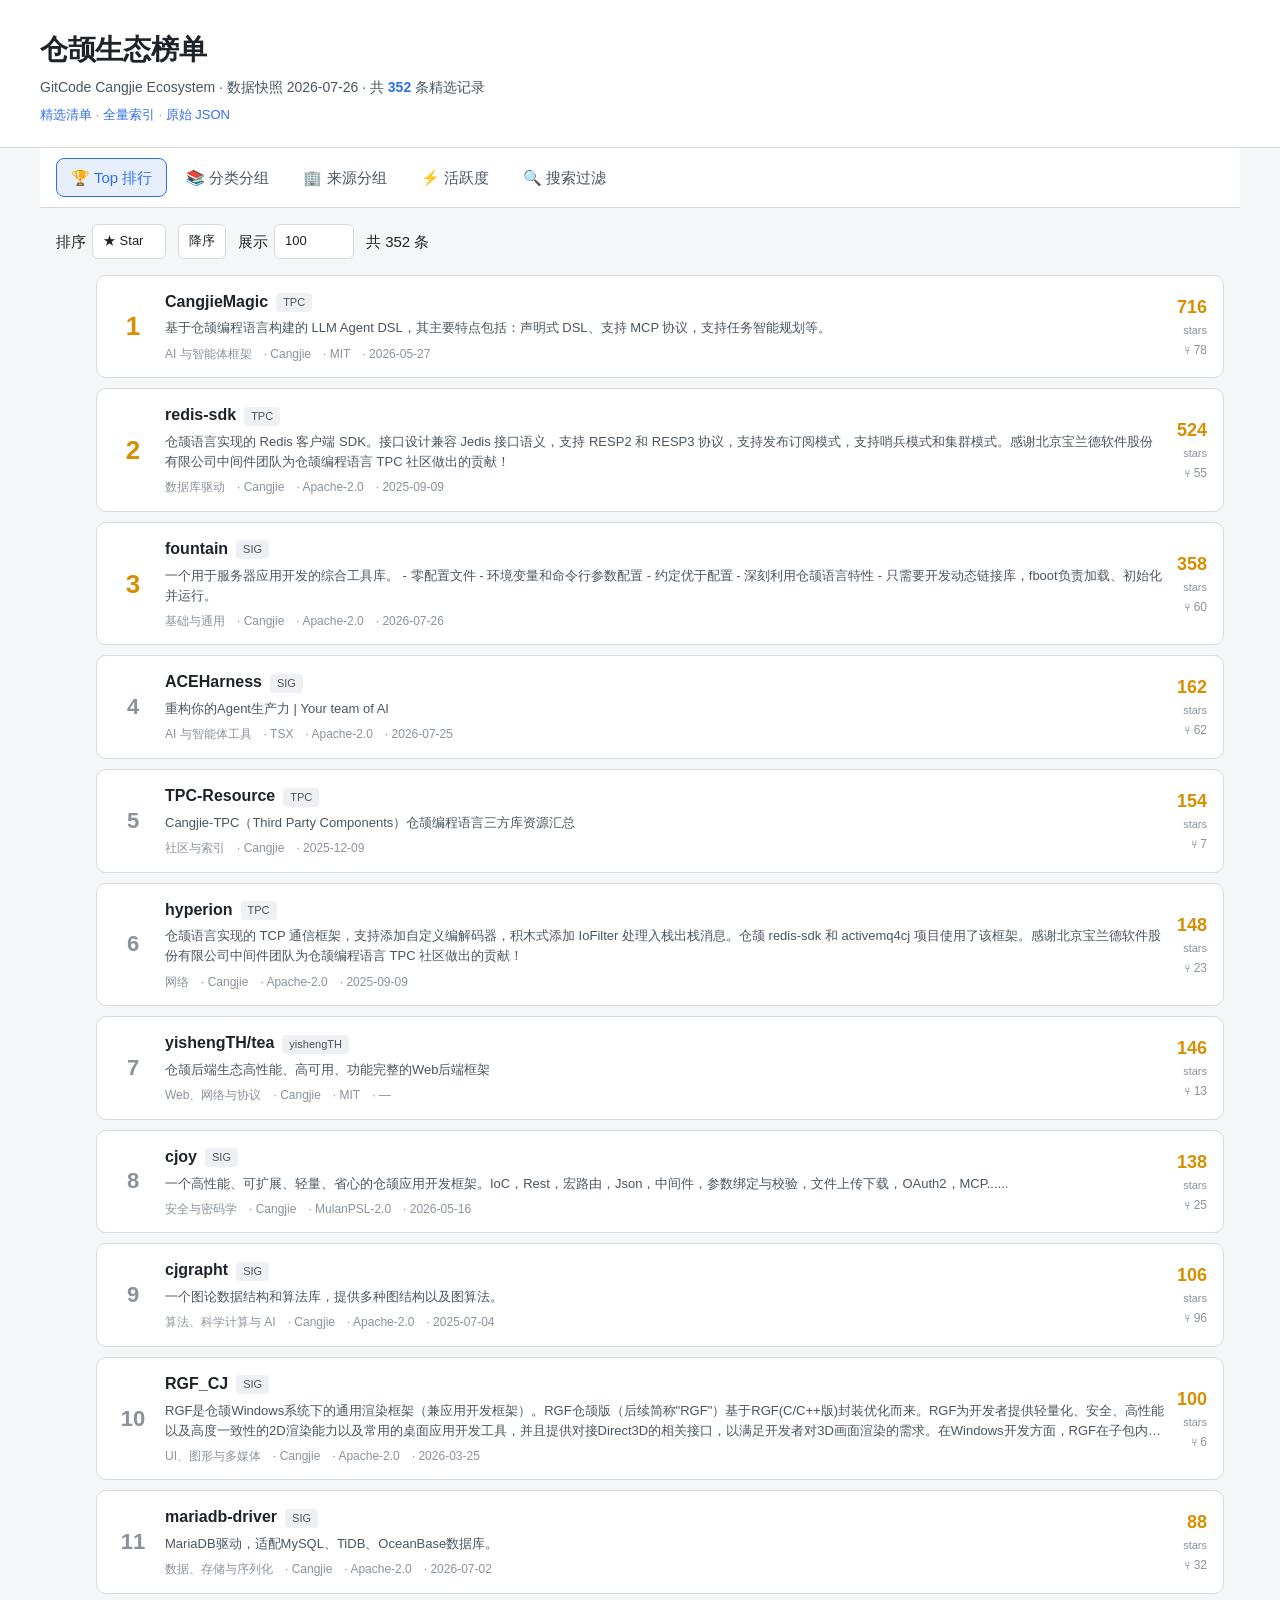
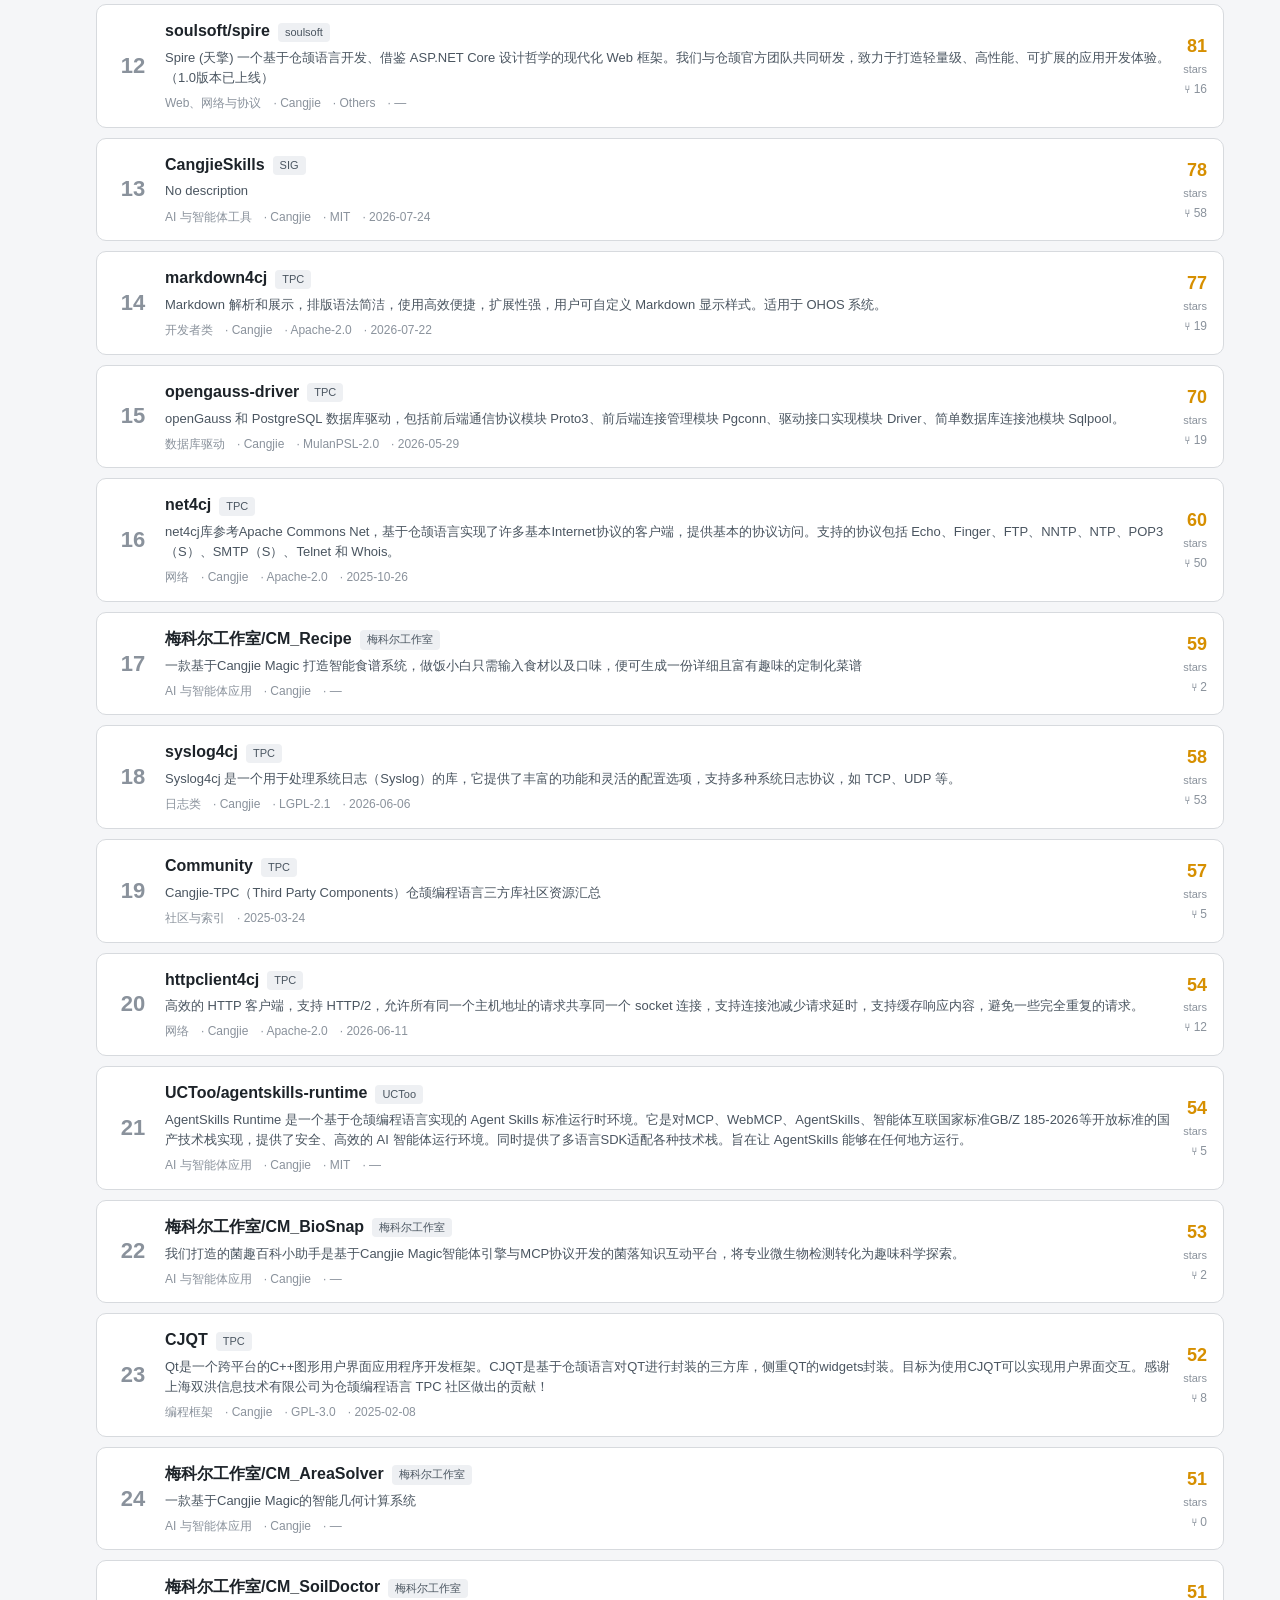
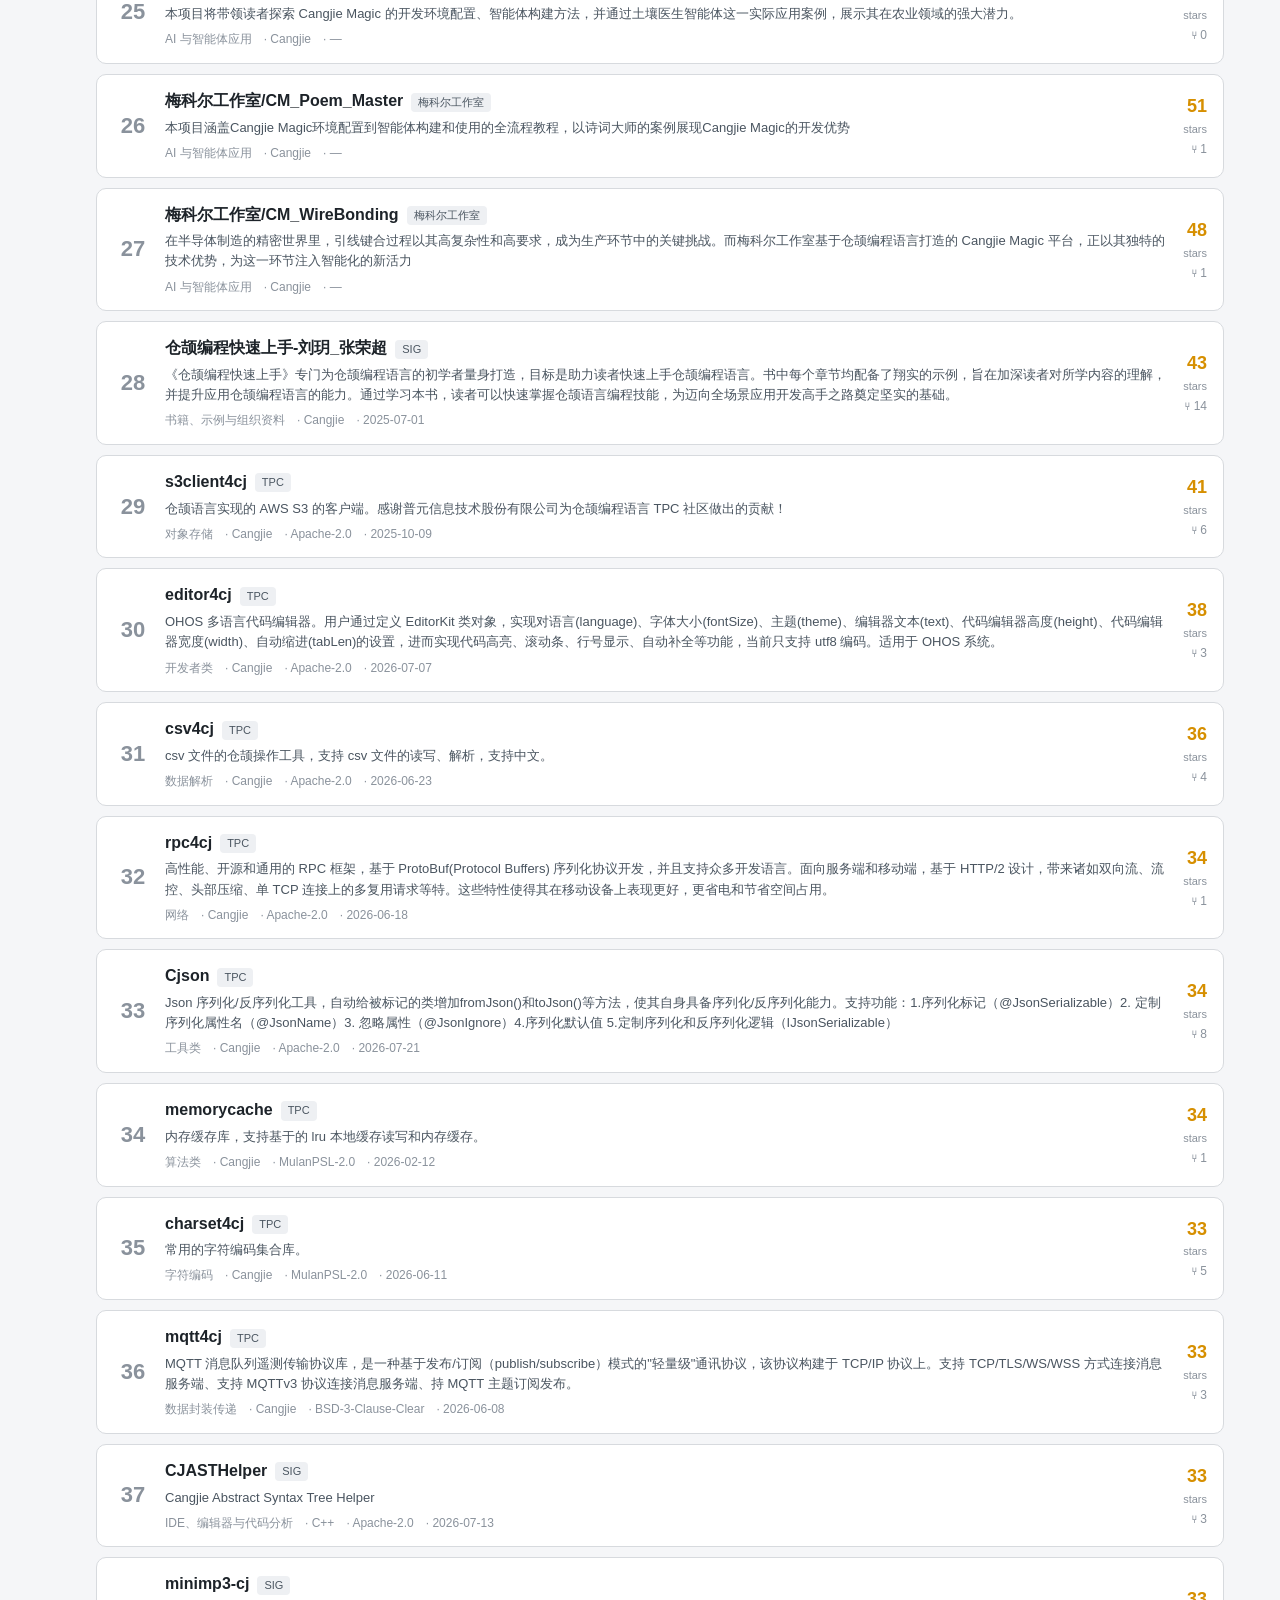
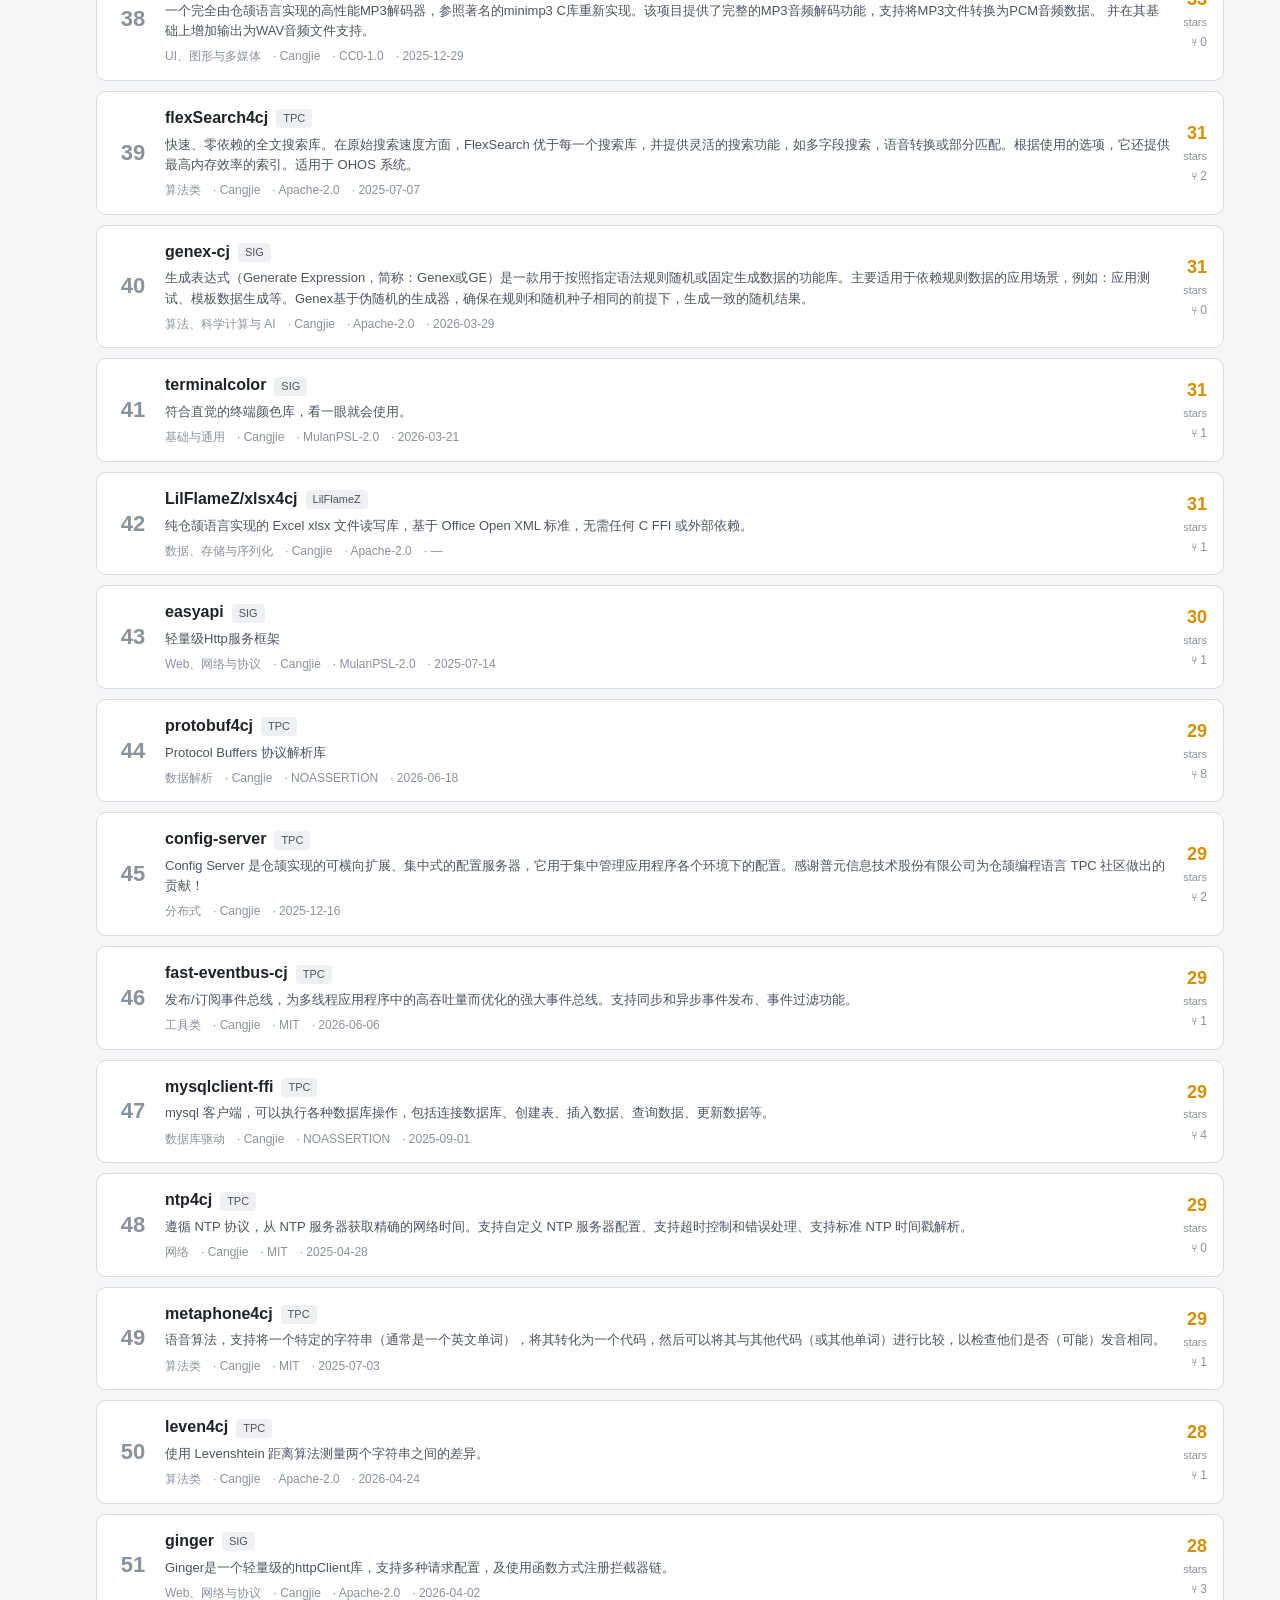
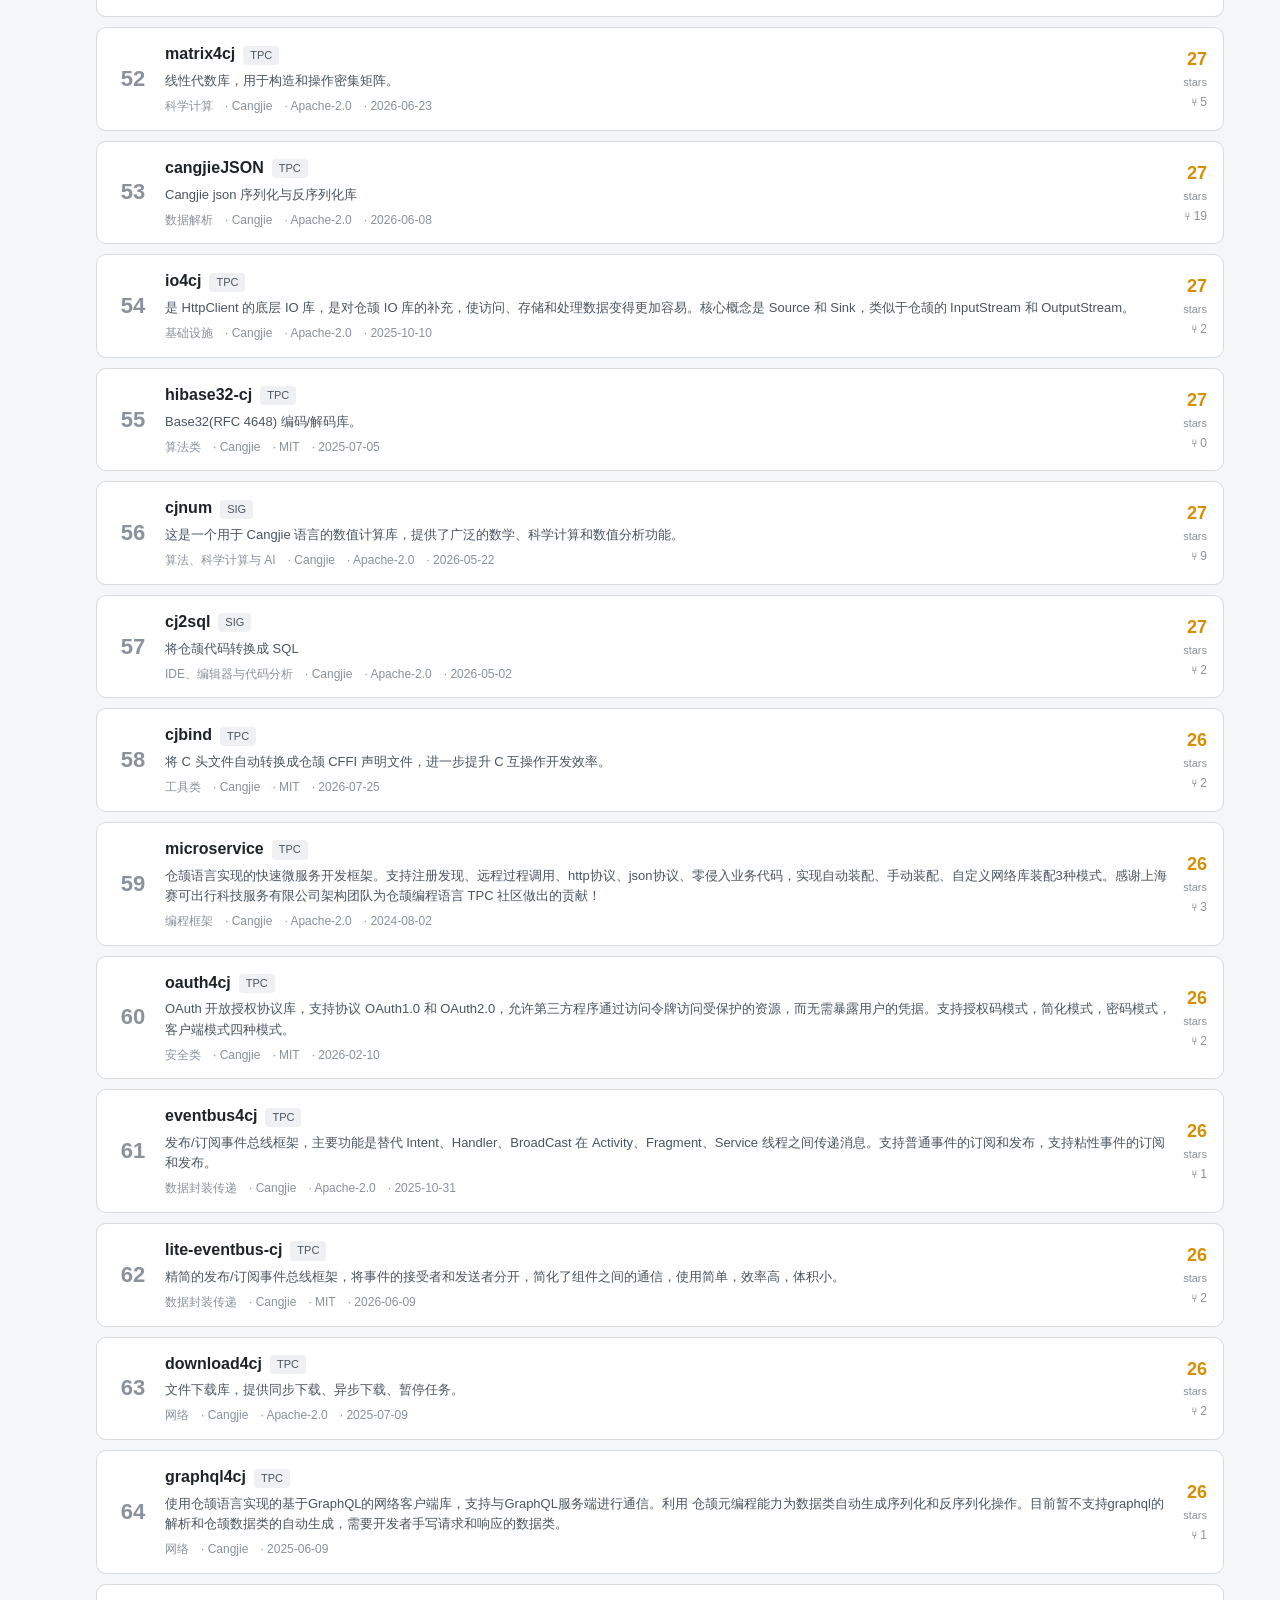
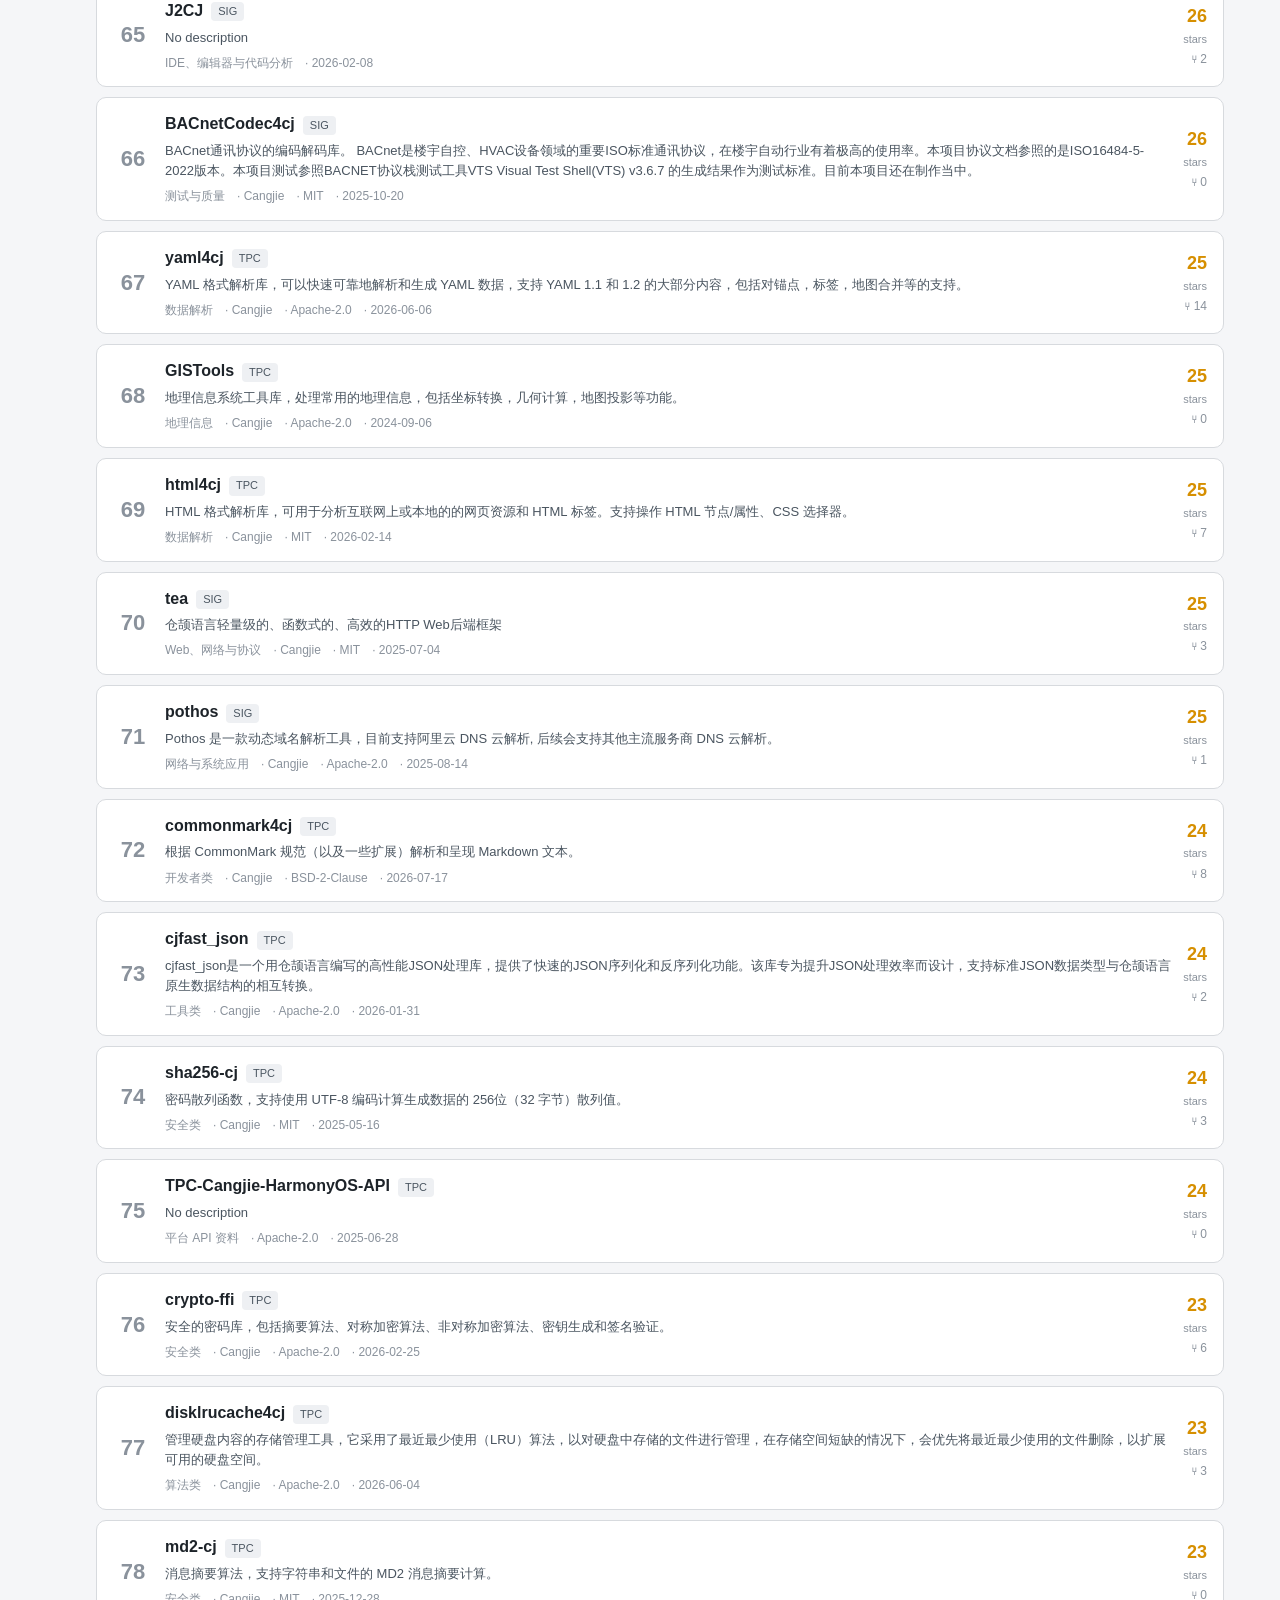
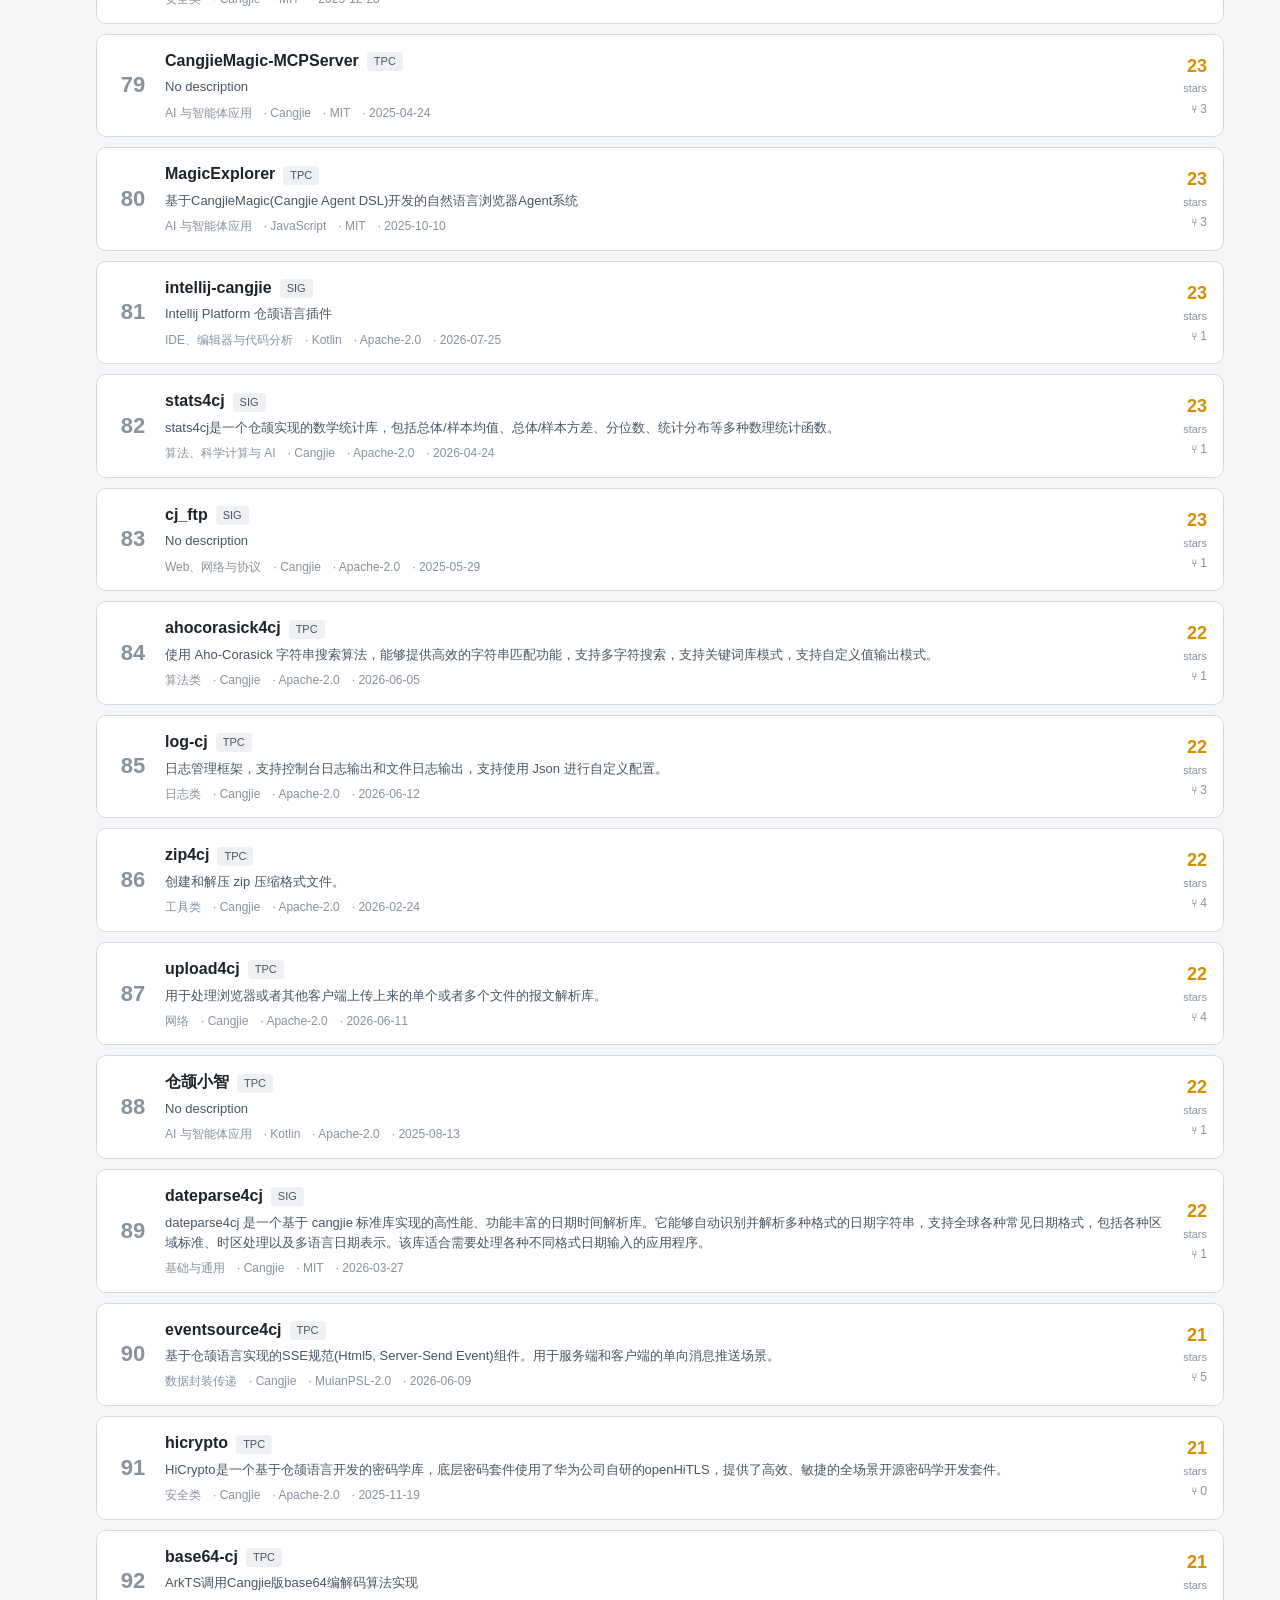
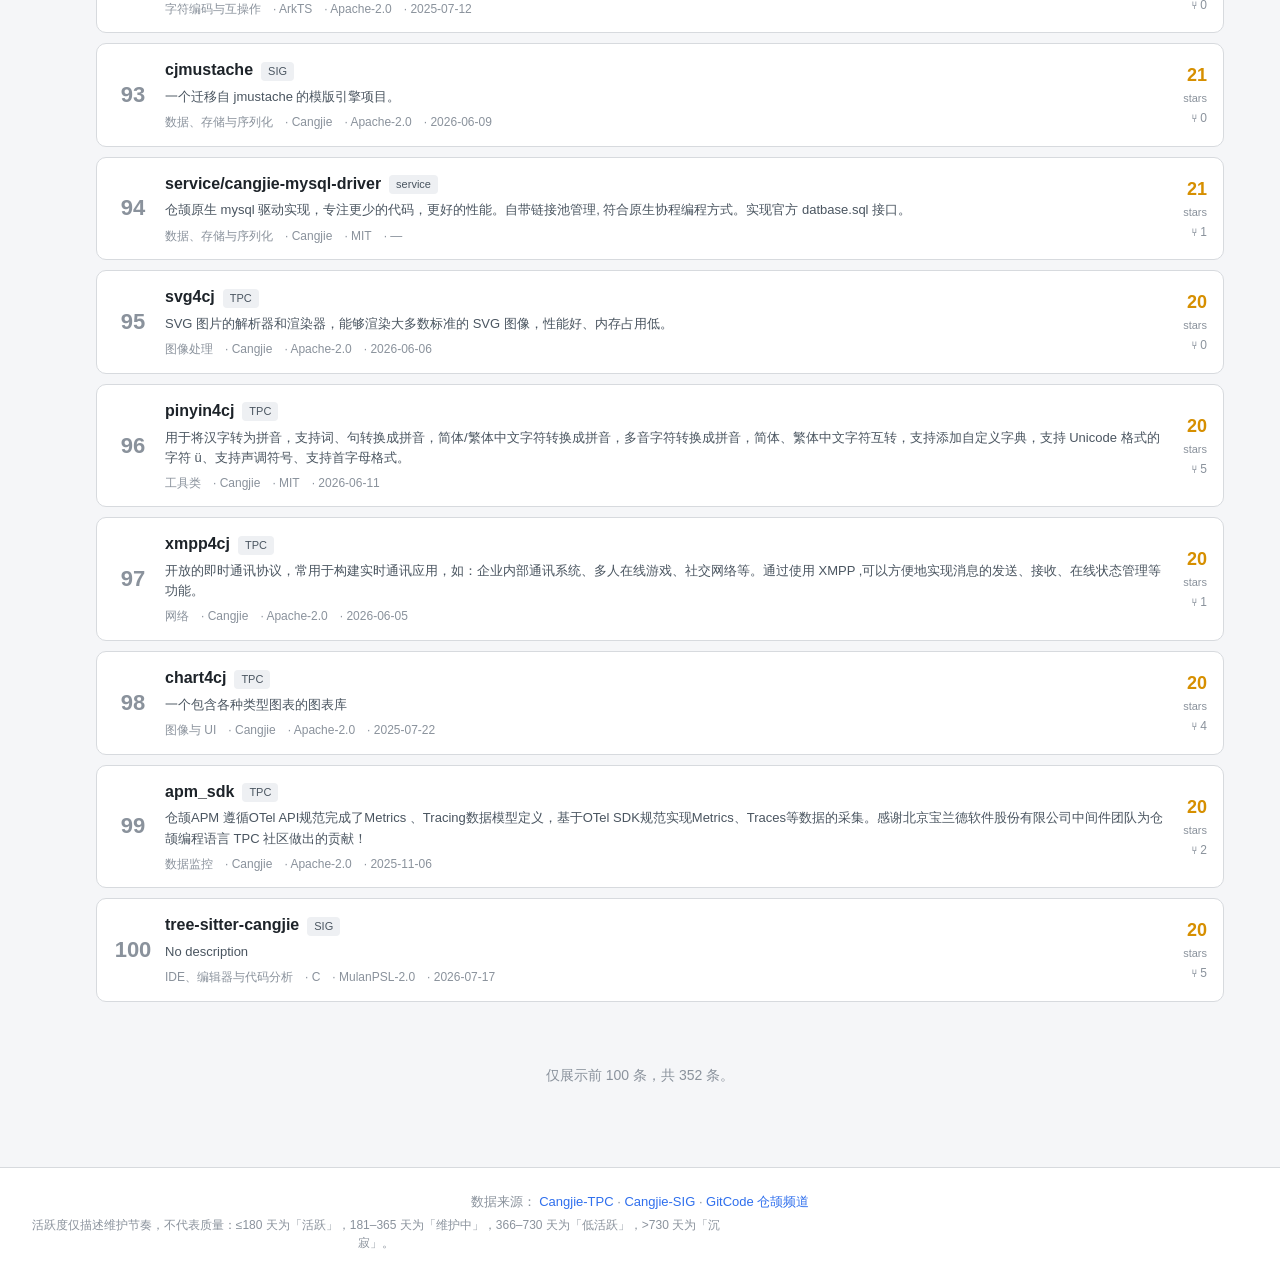
==== index.html @ 70109127 "feat: use root as webroot" ====
<!DOCTYPE html>
<html lang="zh-CN">
<head>
  <meta charset="UTF-8">
  <meta name="viewport" content="width=device-width, initial-scale=1.0">
  <title>仓颉生态榜单 · Cangjie Ecosystem Leaderboard</title>
  <meta name="description" content="GitCode 上仓颉（Cangjie）编程语言生态项目的精选榜单与检索工具。">
  <link rel="stylesheet" href="style.css">
</head>
<body>
  <header class="site-header">
    <div class="header-inner">
      <h1>仓颉生态榜单</h1>
      <p class="subtitle">
        GitCode Cangjie Ecosystem · 数据快照 <time id="snapshot-date">—</time>
        · 共 <strong id="total-records">0</strong> 条精选记录
      </p>
      <p class="meta-links">
        <a href="../awesome-cangjie.md">精选清单</a>
        · <a href="../all-cangjie-projects.md">全量索引</a>
        · <a href="../gitcode-cangjie-projects.json">原始 JSON</a>
      </p>
    </div>
  </header>

  <nav class="tabs" id="tabs">
    <button class="tab active" data-view="top">🏆 Top 排行</button>
    <button class="tab" data-view="category">📚 分类分组</button>
    <button class="tab" data-view="source">🏢 来源分组</button>
    <button class="tab" data-view="activity">⚡ 活跃度</button>
    <button class="tab" data-view="search">🔍 搜索过滤</button>
  </nav>

  <section id="controls" class="controls" hidden></section>

  <main id="content" class="content">
    <div class="loading">加载中…</div>
  </main>

  <footer class="site-footer">
    <p>
      数据来源：
      <a href="https://gitcode.com/cangjie-tpc" target="_blank" rel="noopener">Cangjie-TPC</a>
      · <a href="https://gitcode.com/cangjie-sig" target="_blank" rel="noopener">Cangjie-SIG</a>
      · <a href="https://gitcode.com/?tn=68db866406fdf740df364584" target="_blank" rel="noopener">GitCode 仓颉频道</a>
    </p>
    <p class="footer-note">
      活跃度仅描述维护节奏，不代表质量：≤180 天为「活跃」，181–365 天为「维护中」，366–730 天为「低活跃」，&gt;730 天为「沉寂」。
    </p>
  </footer>

  <template id="card-template">
    <article class="card">
      <header class="card-head">
        <a class="card-name" target="_blank" rel="noopener"></a>
        <span class="card-rank"></span>
      </header>
      <p class="card-desc"></p>
      <div class="card-badges"></div>
      <div class="card-stats"></div>
      <div class="card-foot"></div>
    </article>
  </template>

  <script src="main.js"></script>
</body>
</html>
---- style.css ----
/* ====== 主题：跟随系统 ====== */
:root {
  --bg: #f5f6f8;
  --bg-elev: #ffffff;
  --bg-soft: #eef0f3;
  --border: #d7dade;
  --text: #1d2329;
  --text-soft: #4a5560;
  --text-mute: #8a929c;
  --accent: #2f6fed;
  --accent-soft: #e7effd;
  --star: #d68f00;
  --fork: #6b7280;
  --tag-bg: #eef0f3;
  --tag-text: #4a5560;
  --shadow: 0 1px 2px rgba(0,0,0,.04), 0 2px 8px rgba(0,0,0,.04);
  --shadow-hover: 0 4px 16px rgba(0,0,0,.10);
}

@media (prefers-color-scheme: dark) {
  :root {
    --bg: #0d1117;
    --bg-elev: #161b22;
    --bg-soft: #1c2230;
    --border: #2a313c;
    --text: #e6edf3;
    --text-soft: #b1bac4;
    --text-mute: #7d8590;
    --accent: #4d8bff;
    --accent-soft: #1c2a4a;
    --star: #f0c050;
    --fork: #9aa6b2;
    --tag-bg: #1c2230;
    --tag-text: #b1bac4;
    --shadow: 0 1px 2px rgba(0,0,0,.4), 0 2px 8px rgba(0,0,0,.2);
    --shadow-hover: 0 4px 16px rgba(0,0,0,.5);
  }
}

* { box-sizing: border-box; }

html, body {
  margin: 0;
  padding: 0;
  background: var(--bg);
  color: var(--text);
  font-family: -apple-system, BlinkMacSystemFont, "Segoe UI", "PingFang SC",
               "Hiragino Sans GB", "Microsoft YaHei", Helvetica, Arial, sans-serif;
  font-size: 15px;
  line-height: 1.55;
  -webkit-font-smoothing: antialiased;
}

a { color: var(--accent); text-decoration: none; }
a:hover { text-decoration: underline; }

/* ====== 顶部 ====== */
.site-header {
  background: var(--bg-elev);
  border-bottom: 1px solid var(--border);
  padding: 28px 16px 22px;
}
.header-inner {
  max-width: 1200px;
  margin: 0 auto;
}
.site-header h1 {
  margin: 0 0 6px;
  font-size: 28px;
  font-weight: 700;
  letter-spacing: -.01em;
}
.subtitle {
  margin: 0 0 6px;
  color: var(--text-soft);
  font-size: 14px;
}
.subtitle strong { color: var(--accent); }
.meta-links {
  margin: 0;
  font-size: 13px;
  color: var(--text-mute);
}

/* ====== Tabs ====== */
.tabs {
  position: sticky;
  top: 0;
  z-index: 10;
  display: flex;
  flex-wrap: wrap;
  gap: 4px;
  padding: 10px 16px;
  background: var(--bg-elev);
  border-bottom: 1px solid var(--border);
  max-width: 1200px;
  margin: 0 auto;
}
.tab {
  appearance: none;
  border: 1px solid transparent;
  background: transparent;
  color: var(--text-soft);
  padding: 7px 14px;
  border-radius: 8px;
  cursor: pointer;
  font-size: 14px;
  font: inherit;
  transition: all .15s;
}
.tab:hover { background: var(--bg-soft); color: var(--text); }
.tab.active {
  background: var(--accent-soft);
  color: var(--accent);
  border-color: var(--accent);
}

/* ====== 控件区 ====== */
.controls {
  max-width: 1200px;
  margin: 16px auto 0;
  padding: 0 16px;
  display: flex;
  flex-wrap: wrap;
  gap: 12px;
  align-items: center;
}
.controls[hidden] { display: none; }
.control-group {
  display: inline-flex;
  align-items: center;
  gap: 6px;
  flex-wrap: wrap;
}
.control-group > label {
  font-size: 13px;
  color: var(--text-mute);
  font-weight: 500;
}
.search-input,
select.input,
input.input {
  appearance: none;
  background: var(--bg-elev);
  border: 1px solid var(--border);
  color: var(--text);
  padding: 6px 10px;
  border-radius: 6px;
  font: inherit;
  font-size: 13px;
  min-width: 200px;
}
.search-input:focus,
.input:focus {
  outline: none;
  border-color: var(--accent);
  box-shadow: 0 0 0 2px var(--accent-soft);
}
select.input { min-width: auto; }
input[type="number"].input { min-width: 80px; width: 80px; }

.checkbox-group {
  display: inline-flex;
  flex-wrap: wrap;
  gap: 4px;
  background: var(--bg-elev);
  border: 1px solid var(--border);
  border-radius: 8px;
  padding: 3px;
}
.checkbox-group label {
  display: inline-flex;
  align-items: center;
  gap: 4px;
  padding: 4px 10px;
  border-radius: 6px;
  cursor: pointer;
  font-size: 13px;
  color: var(--text-soft);
  transition: all .12s;
  user-select: none;
}
.checkbox-group label:hover { background: var(--bg-soft); color: var(--text); }
.checkbox-group input { display: none; }
.checkbox-group label.active {
  background: var(--accent-soft);
  color: var(--accent);
}

/* ====== 内容区 ====== */
.content {
  max-width: 1200px;
  margin: 16px auto 32px;
  padding: 0 16px;
}
.loading, .empty {
  text-align: center;
  padding: 48px 16px;
  color: var(--text-mute);
  font-size: 14px;
}

/* ====== 排行视图 ====== */
.rank-list {
  display: flex;
  flex-direction: column;
  gap: 10px;
}
.rank-item {
  display: grid;
  grid-template-columns: 40px 1fr auto;
  gap: 12px;
  align-items: center;
  padding: 14px 16px;
  background: var(--bg-elev);
  border: 1px solid var(--border);
  border-radius: 10px;
  transition: box-shadow .15s, transform .15s;
}
.rank-item:hover { box-shadow: var(--shadow-hover); }
.rank-num {
  font-size: 22px;
  font-weight: 700;
  color: var(--text-mute);
  text-align: center;
  font-variant-numeric: tabular-nums;
}
.rank-num.top3 { color: var(--star); font-size: 26px; }
.rank-main { min-width: 0; }
.rank-name {
  font-size: 16px;
  font-weight: 600;
  color: var(--text);
  margin-right: 8px;
}
.rank-source {
  display: inline-block;
  font-size: 11px;
  color: var(--tag-text);
  background: var(--tag-bg);
  padding: 1px 7px;
  border-radius: 4px;
  vertical-align: middle;
}
.rank-desc {
  color: var(--text-soft);
  font-size: 13px;
  margin-top: 4px;
  display: -webkit-box;
  -webkit-line-clamp: 2;
  -webkit-box-orient: vertical;
  overflow: hidden;
}
.rank-meta {
  display: flex;
  gap: 12px;
  font-size: 12px;
  color: var(--text-mute);
  margin-top: 6px;
  flex-wrap: wrap;
}
.rank-side {
  text-align: right;
  font-variant-numeric: tabular-nums;
}
.rank-stars {
  font-size: 18px;
  font-weight: 600;
  color: var(--star);
}
.rank-stars-label { font-size: 11px; color: var(--text-mute); }
.rank-forks { font-size: 12px; color: var(--text-mute); margin-top: 2px; }

/* ====== 卡片视图 ====== */
.grid {
  display: grid;
  grid-template-columns: repeat(auto-fill, minmax(300px, 1fr));
  gap: 12px;
}
.card {
  display: flex;
  flex-direction: column;
  background: var(--bg-elev);
  border: 1px solid var(--border);
  border-radius: 10px;
  padding: 14px 16px;
  transition: box-shadow .15s, transform .15s;
}
.card:hover { box-shadow: var(--shadow-hover); transform: translateY(-1px); }
.card-head {
  display: flex;
  justify-content: space-between;
  align-items: flex-start;
  gap: 8px;
  margin-bottom: 6px;
}
.card-name {
  font-weight: 600;
  font-size: 15px;
  color: var(--text);
}
.card-name:hover { text-decoration: underline; }
.card-rank {
  font-size: 13px;
  font-weight: 600;
  color: var(--text-mute);
  font-variant-numeric: tabular-nums;
  flex-shrink: 0;
}
.card-desc {
  margin: 0 0 8px;
  color: var(--text-soft);
  font-size: 13px;
  line-height: 1.5;
  display: -webkit-box;
  -webkit-line-clamp: 3;
  -webkit-box-orient: vertical;
  overflow: hidden;
  flex: 1;
}
.card-badges {
  display: flex;
  flex-wrap: wrap;
  gap: 4px;
  margin-bottom: 8px;
}
.badge {
  display: inline-block;
  font-size: 11px;
  padding: 1px 7px;
  border-radius: 4px;
  background: var(--tag-bg);
  color: var(--tag-text);
}
.badge.source-TPC { background: rgba(47,111,237,.14); color: var(--accent); }
.badge.source-SIG { background: rgba(56,142,142,.16); color: #2f8a8a; }
.badge.source-OpenHarmony,
.badge.source-OpenHarmony-SIG { background: rgba(214,143,0,.16); color: var(--star); }
.badge.activity-活跃 { background: rgba(34,139,87,.16); color: #2e8b57; }
.badge.activity-维护中 { background: rgba(70,130,200,.16); color: #4d7fb0; }
.badge.activity-低活跃 { background: rgba(150,150,150,.16); color: var(--text-mute); }
.badge.activity-沉寂 { background: rgba(120,40,40,.16); color: #b04040; }
.card-stats {
  display: flex;
  gap: 14px;
  font-size: 12px;
  color: var(--text-mute);
  margin-bottom: 8px;
  font-variant-numeric: tabular-nums;
}
.stat { display: inline-flex; align-items: center; gap: 3px; }
.stat-star { color: var(--star); font-weight: 600; }
.stat-fork { color: var(--fork); }
.card-foot {
  display: flex;
  justify-content: space-between;
  align-items: center;
  font-size: 11px;
  color: var(--text-mute);
  border-top: 1px dashed var(--border);
  padding-top: 6px;
  margin-top: auto;
}

/* ====== 分组视图 ====== */
.group-section {
  margin-bottom: 32px;
}
.group-title {
  display: flex;
  align-items: baseline;
  gap: 8px;
  font-size: 18px;
  font-weight: 600;
  color: var(--text);
  margin: 0 0 12px;
  padding-bottom: 6px;
  border-bottom: 1px solid var(--border);
}
.group-count {
  font-size: 13px;
  font-weight: 400;
  color: var(--text-mute);
}
.group-collapser {
  margin-left: auto;
  background: transparent;
  border: 1px solid var(--border);
  color: var(--text-soft);
  font-size: 12px;
  padding: 3px 10px;
  border-radius: 6px;
  cursor: pointer;
}
.group-collapser:hover { background: var(--bg-soft); }
.group-section.collapsed .grid { display: none; }

/* ====== 简易页脚 ====== */
.site-footer {
  border-top: 1px solid var(--border);
  background: var(--bg-elev);
  padding: 20px 16px;
  text-align: center;
  font-size: 13px;
  color: var(--text-mute);
}
.site-footer p { margin: 4px 0; }
.footer-note { font-size: 12px; color: var(--text-mute); max-width: 720px; margin: 8px auto 0; }

/* ====== 响应式 ====== */
@media (max-width: 640px) {
  .site-header h1 { font-size: 22px; }
  .tabs { padding: 8px 12px; }
  .tab { padding: 6px 10px; font-size: 13px; }
  .controls { padding: 0 12px; }
  .content { padding: 0 12px; }
  .rank-item {
    grid-template-columns: 32px 1fr;
    gap: 8px;
  }
  .rank-side {
    grid-column: 2;
    text-align: left;
    display: flex;
    align-items: baseline;
    gap: 12px;
    margin-top: 4px;
  }
  .rank-stars { font-size: 15px; }
  .grid {
    grid-template-columns: 1fr;
  }
}

/* 减少动画偏好 */
@media (prefers-reduced-motion: reduce) {
  * { transition: none !important; animation: none !important; }
}
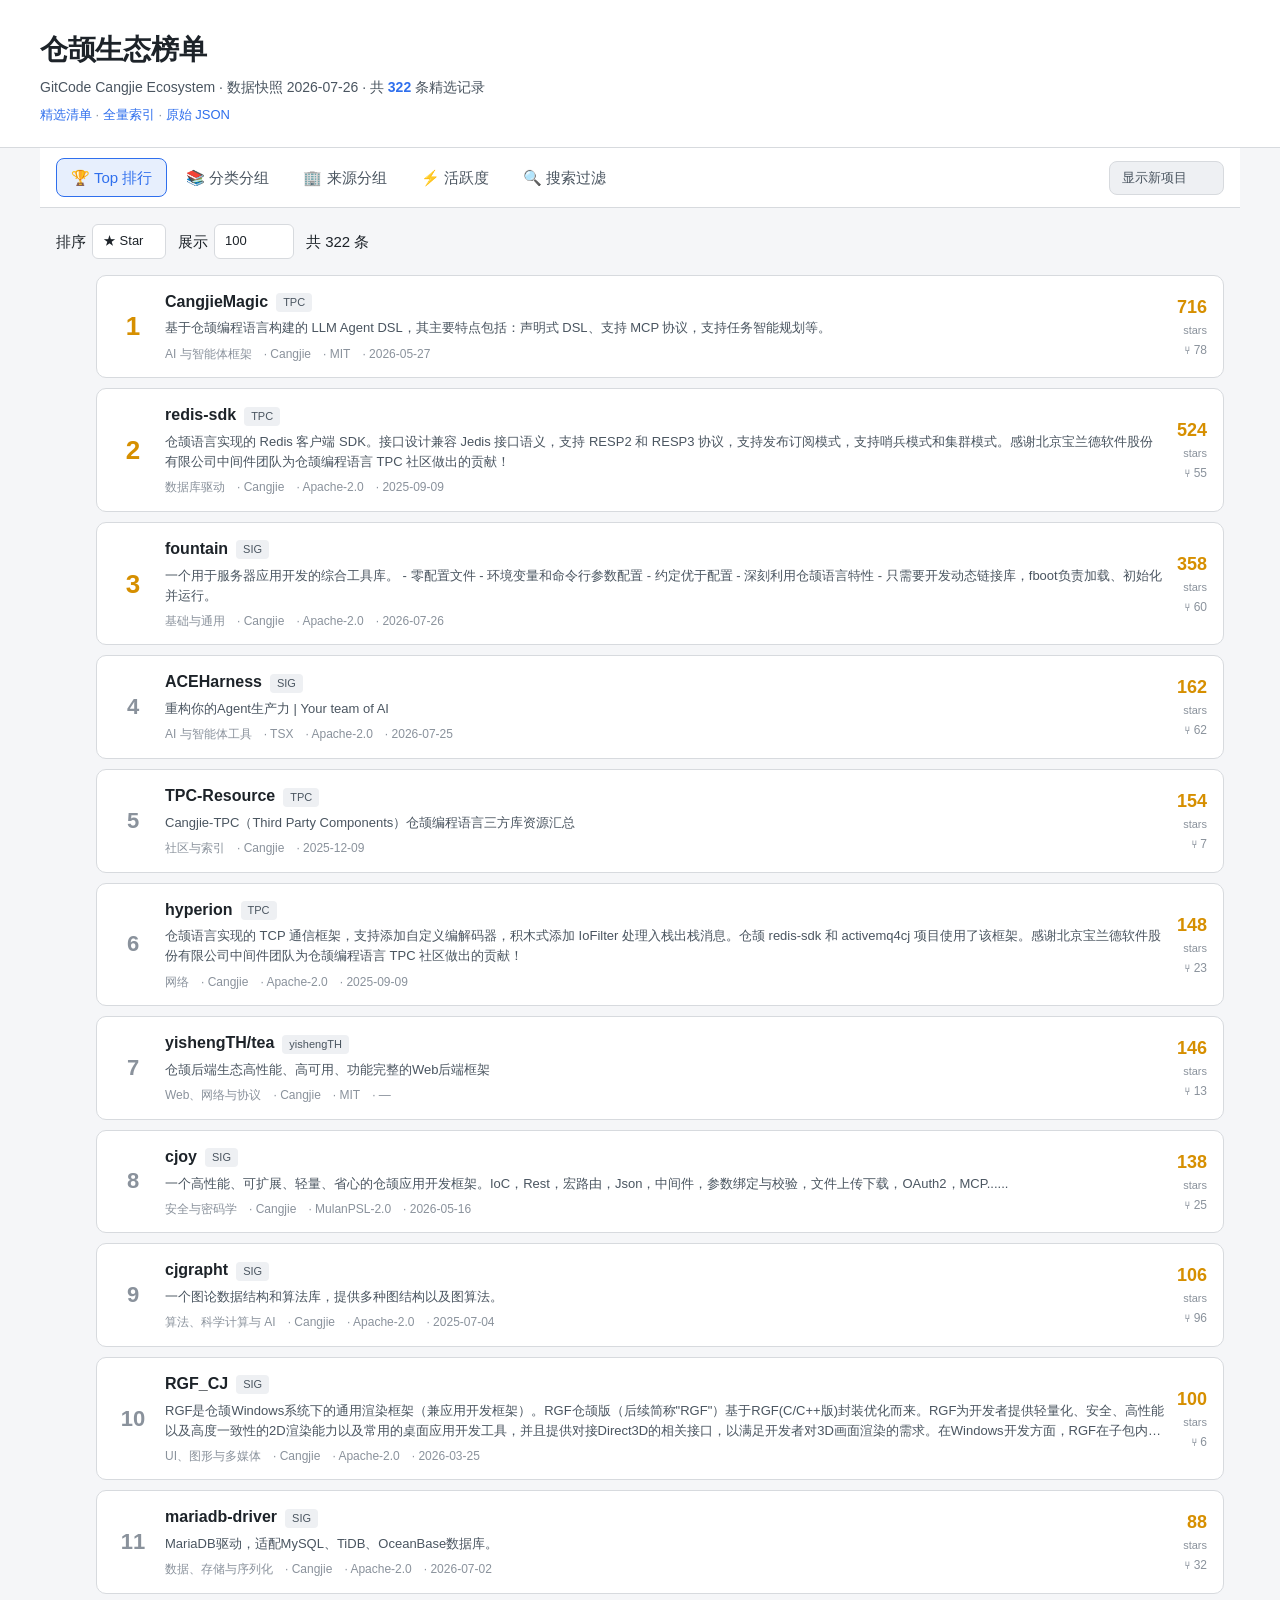
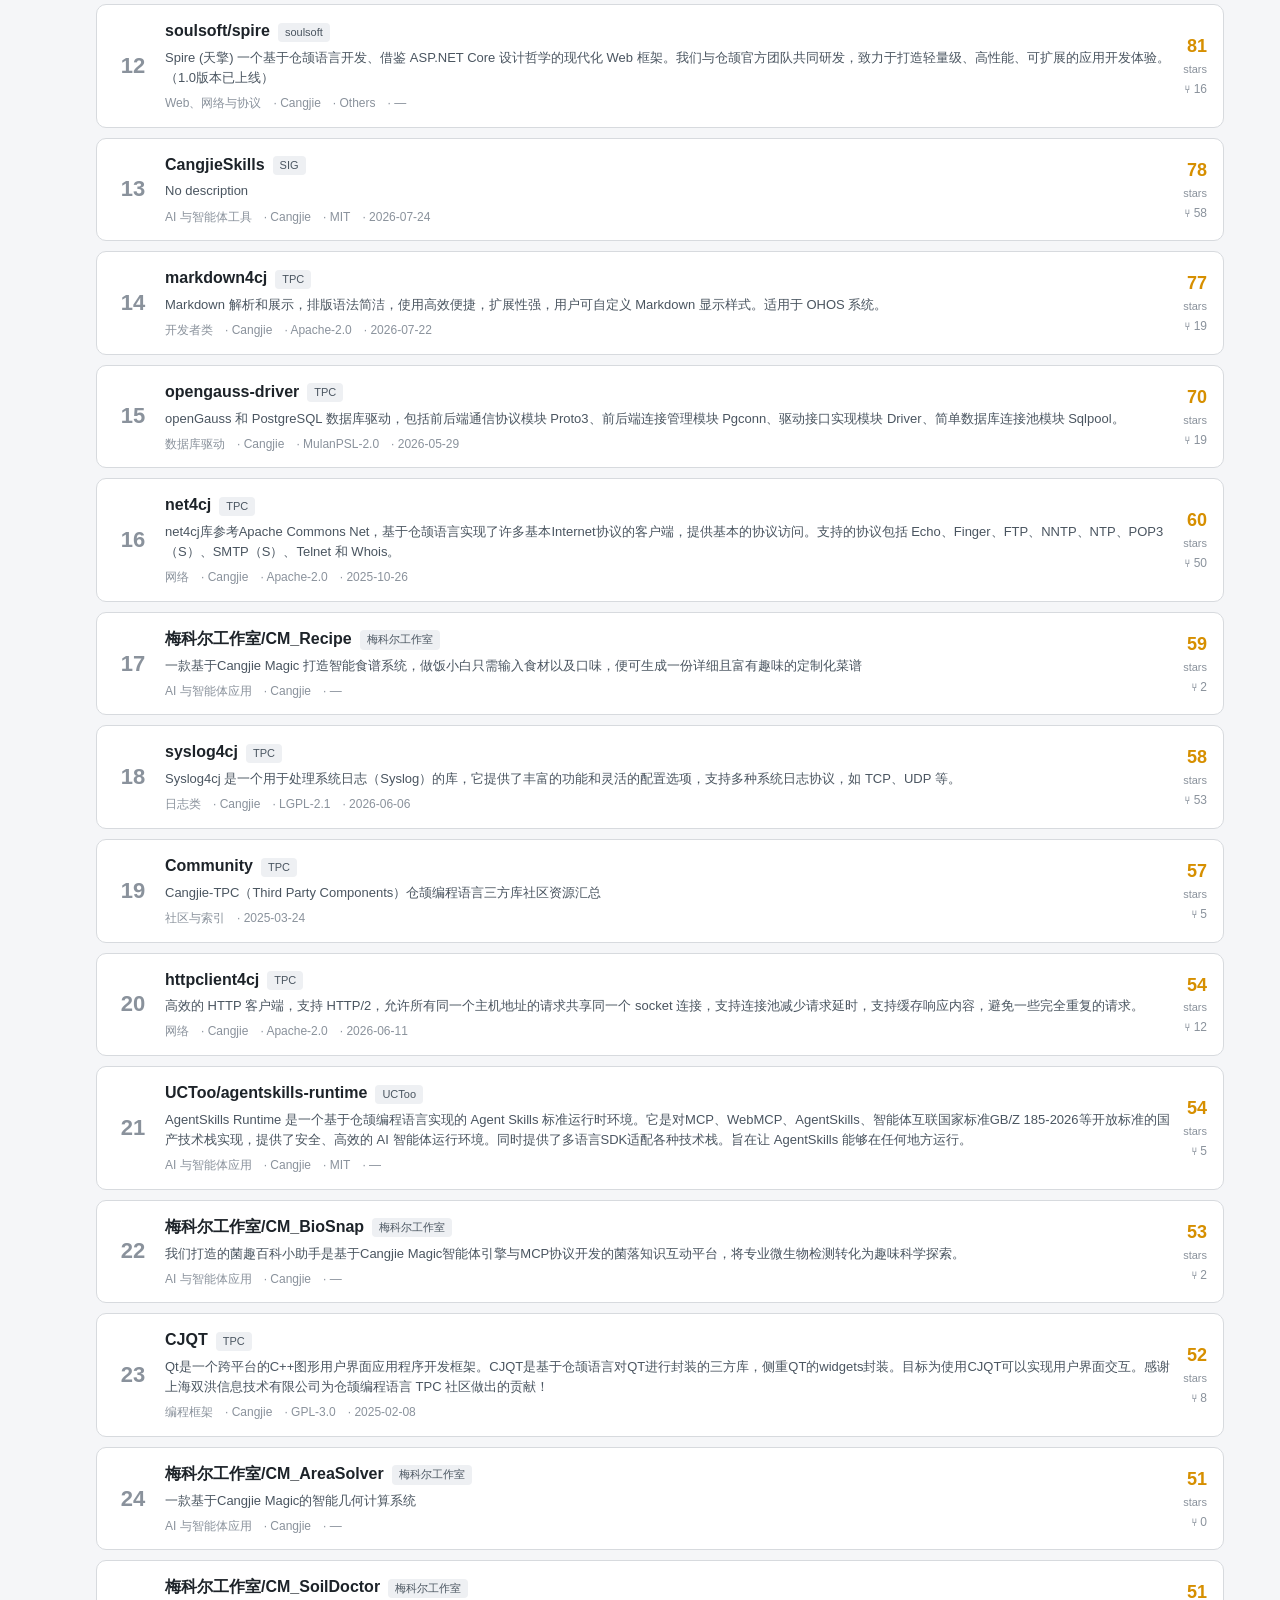
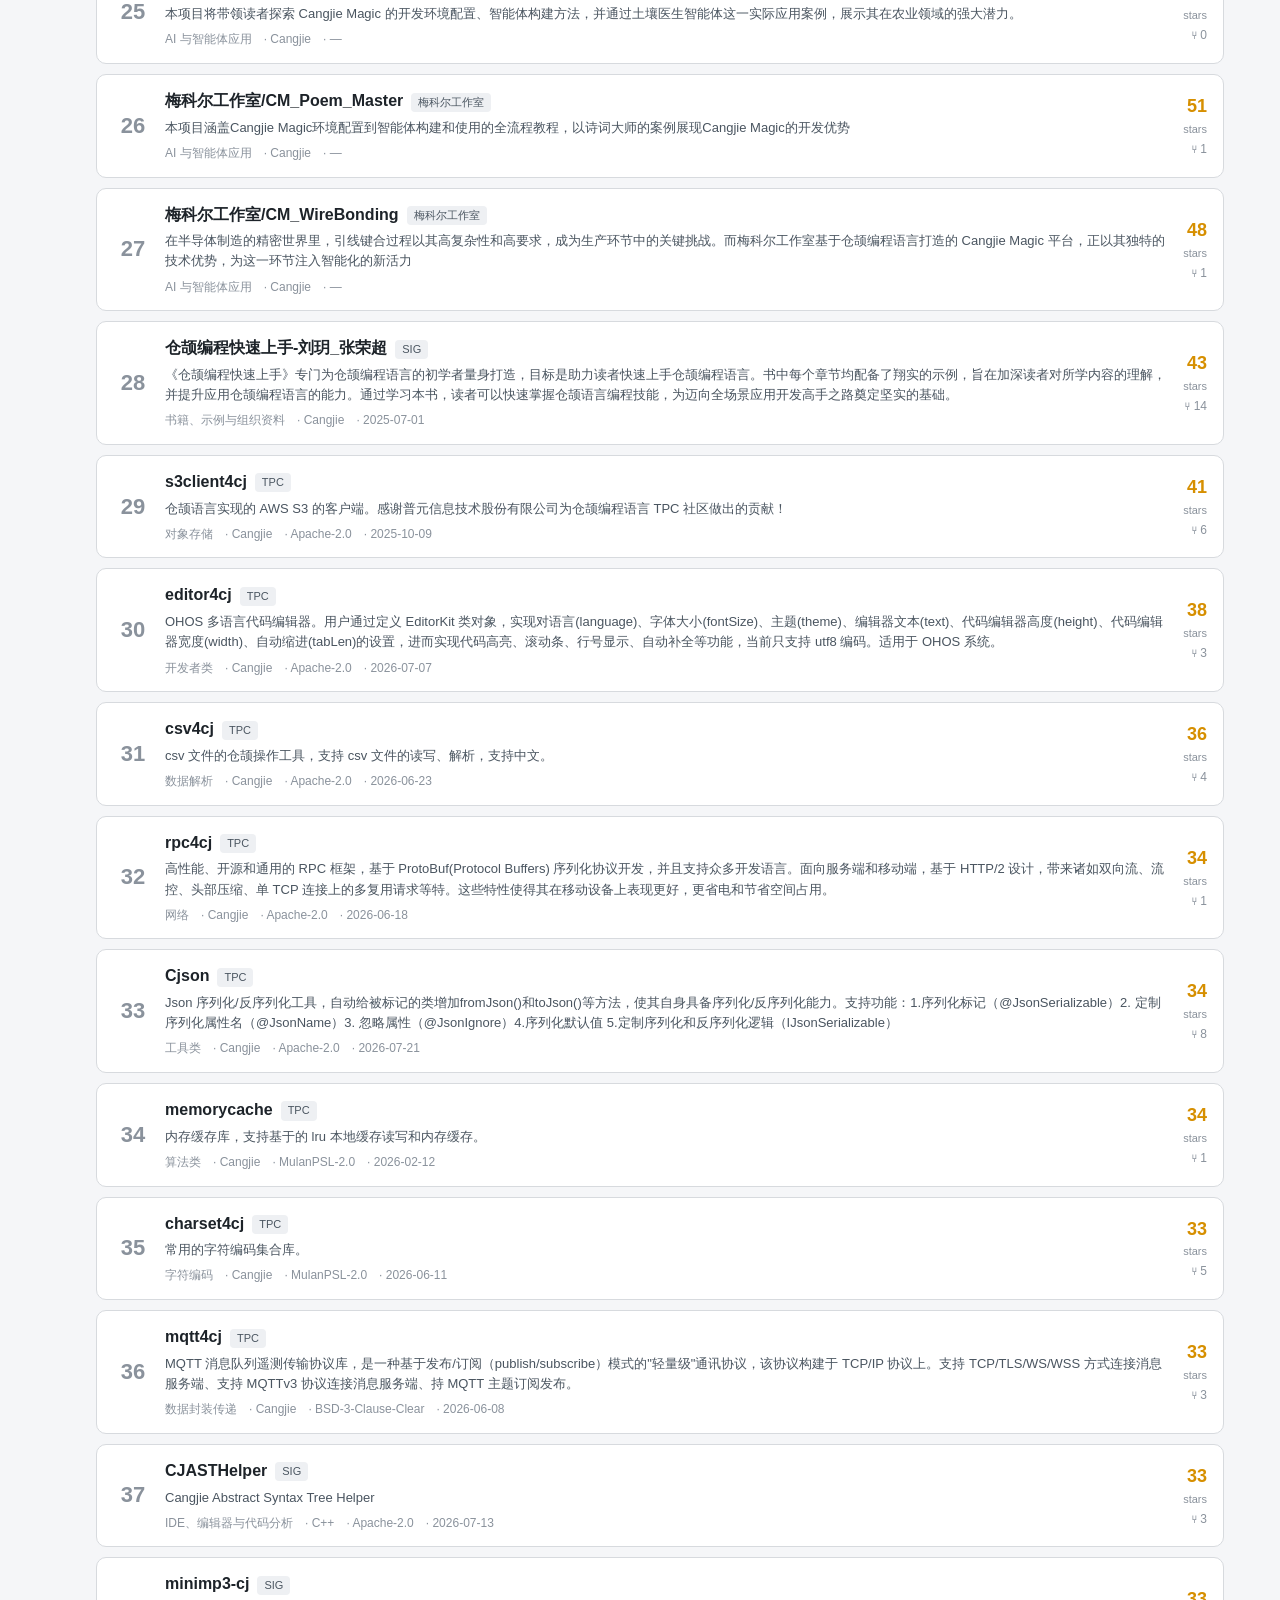
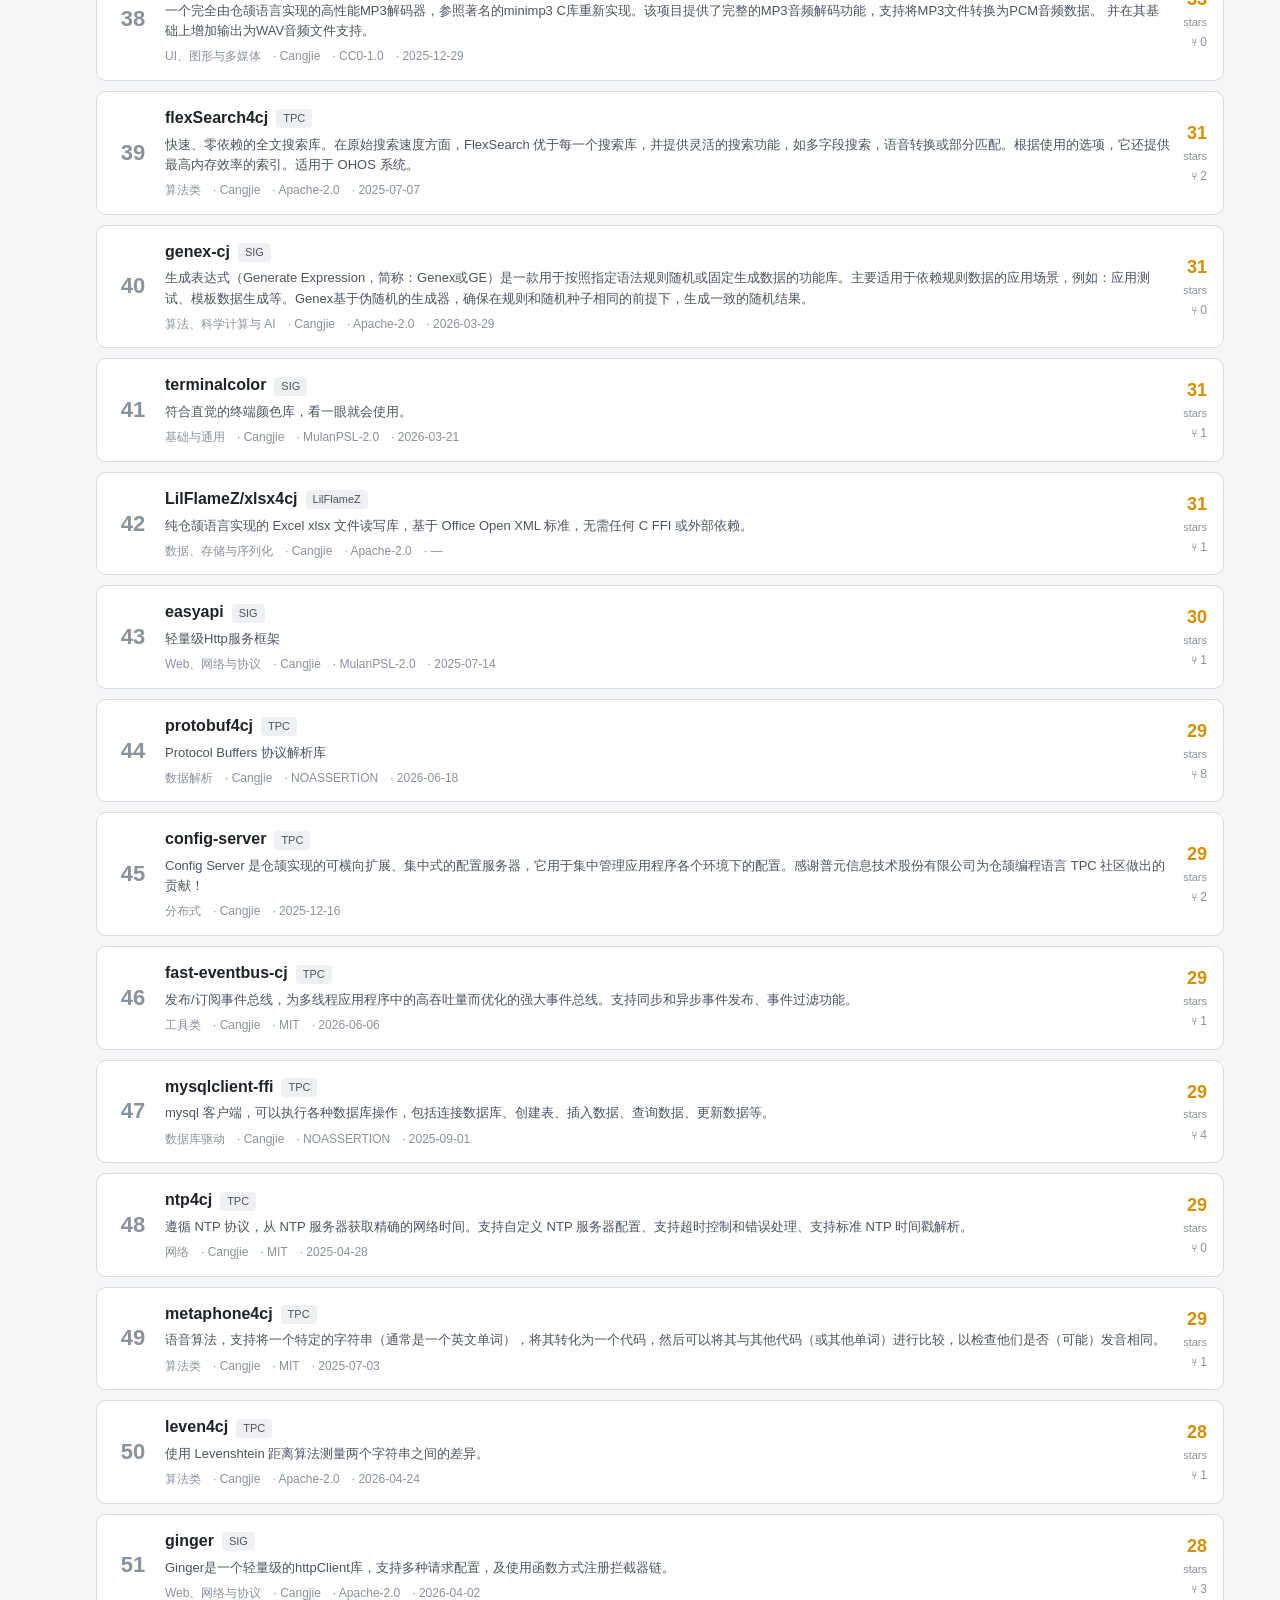
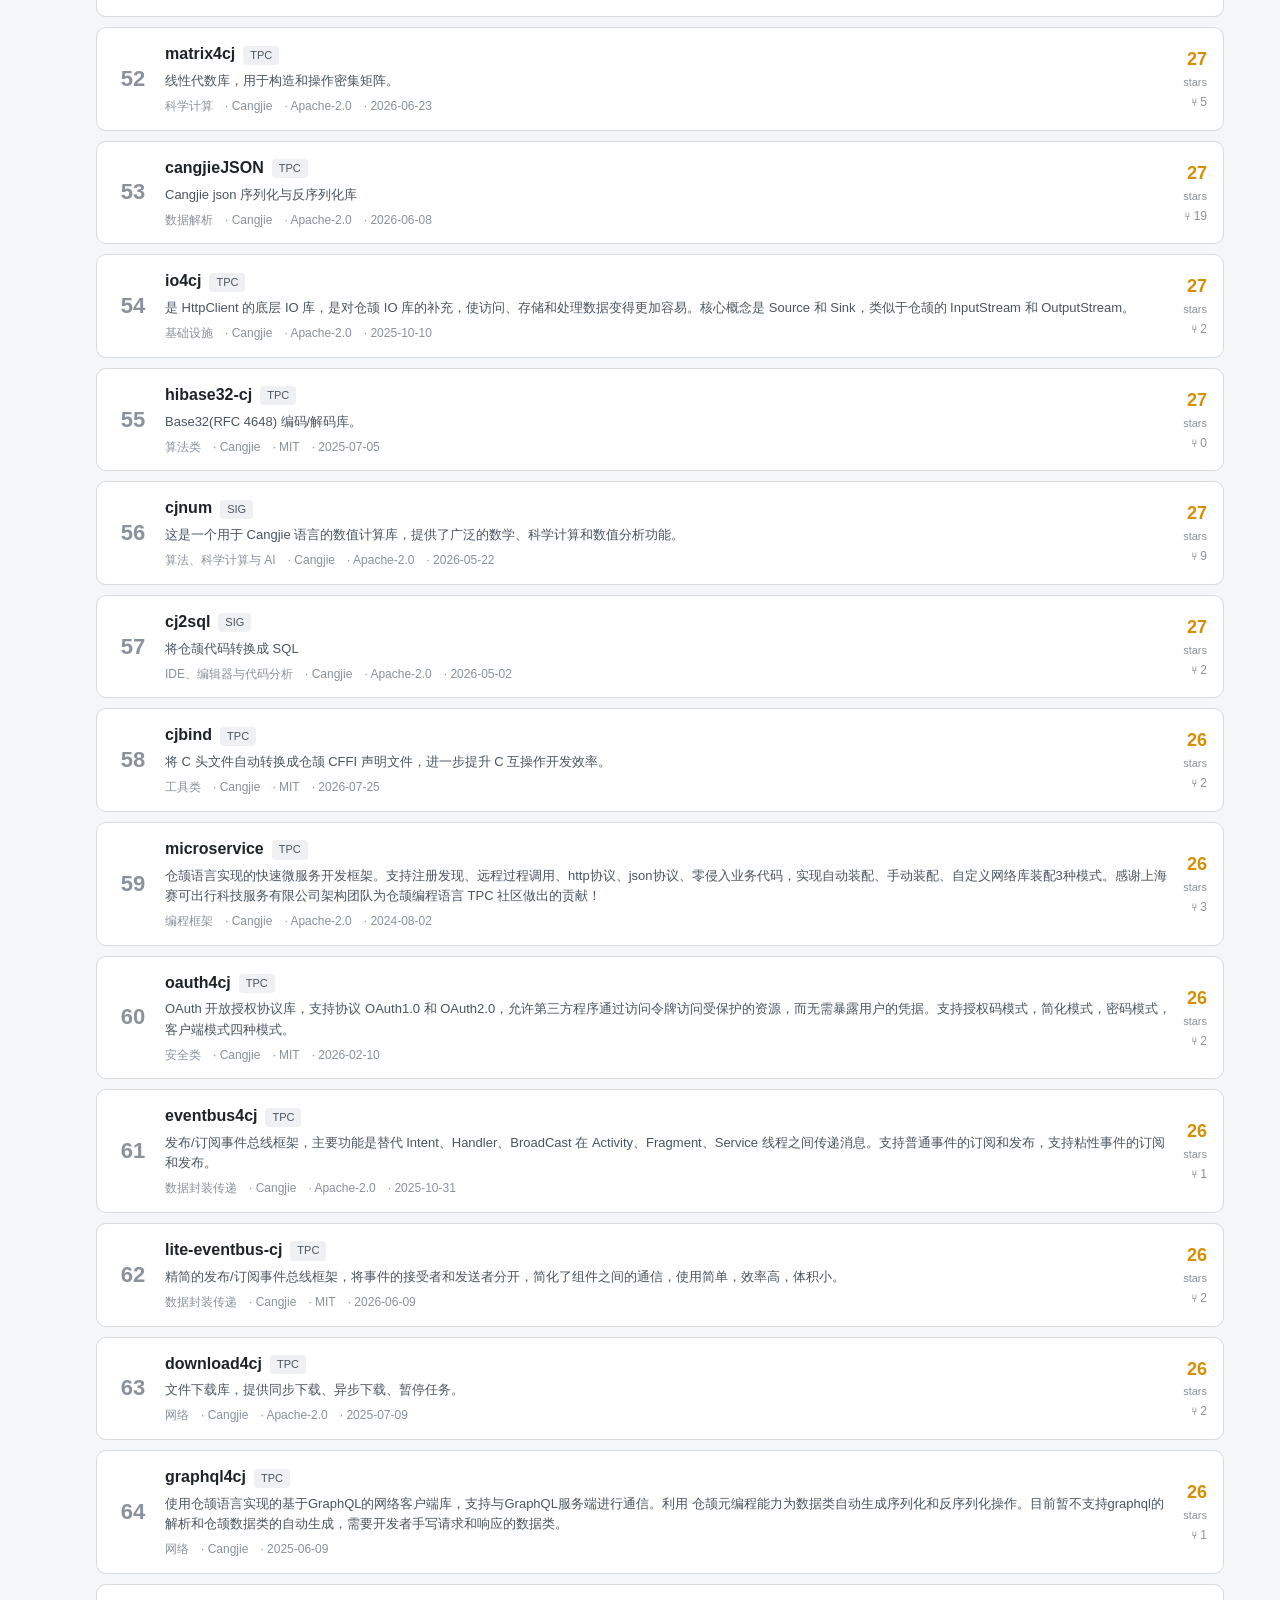
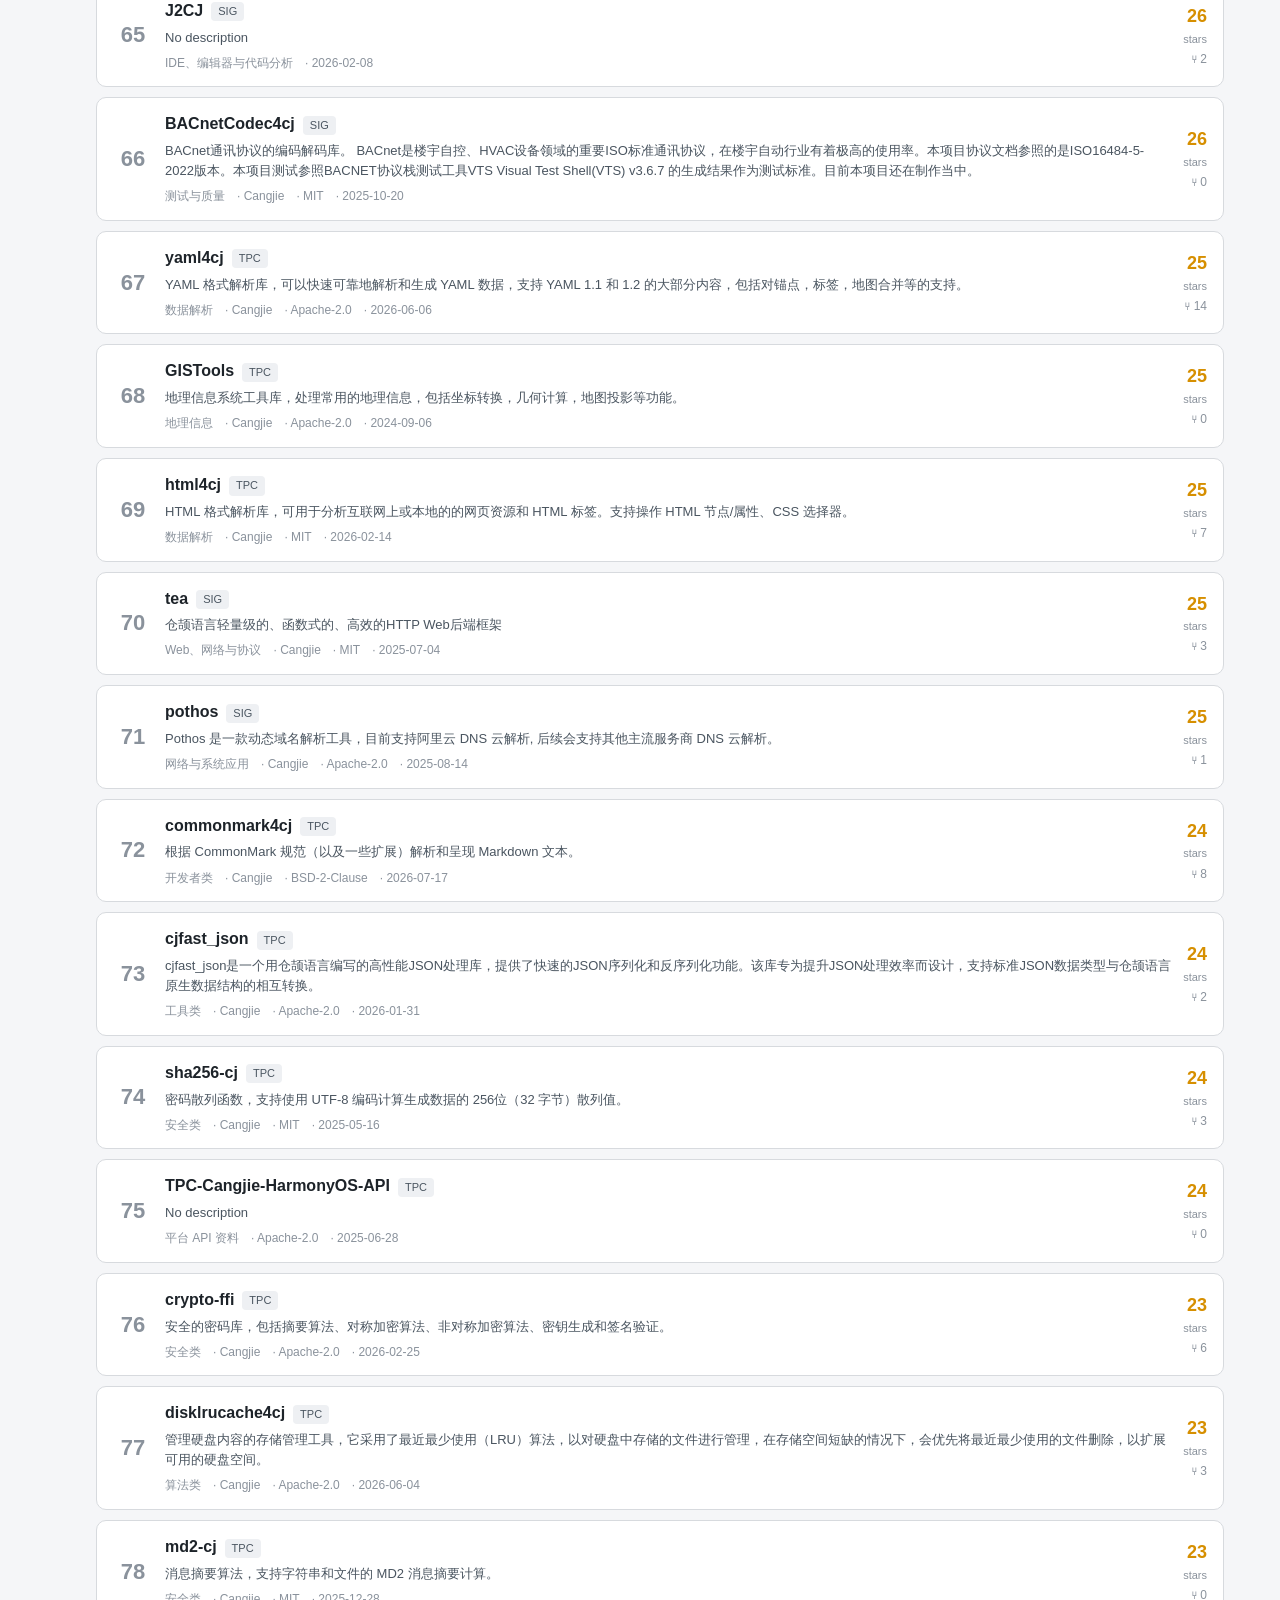
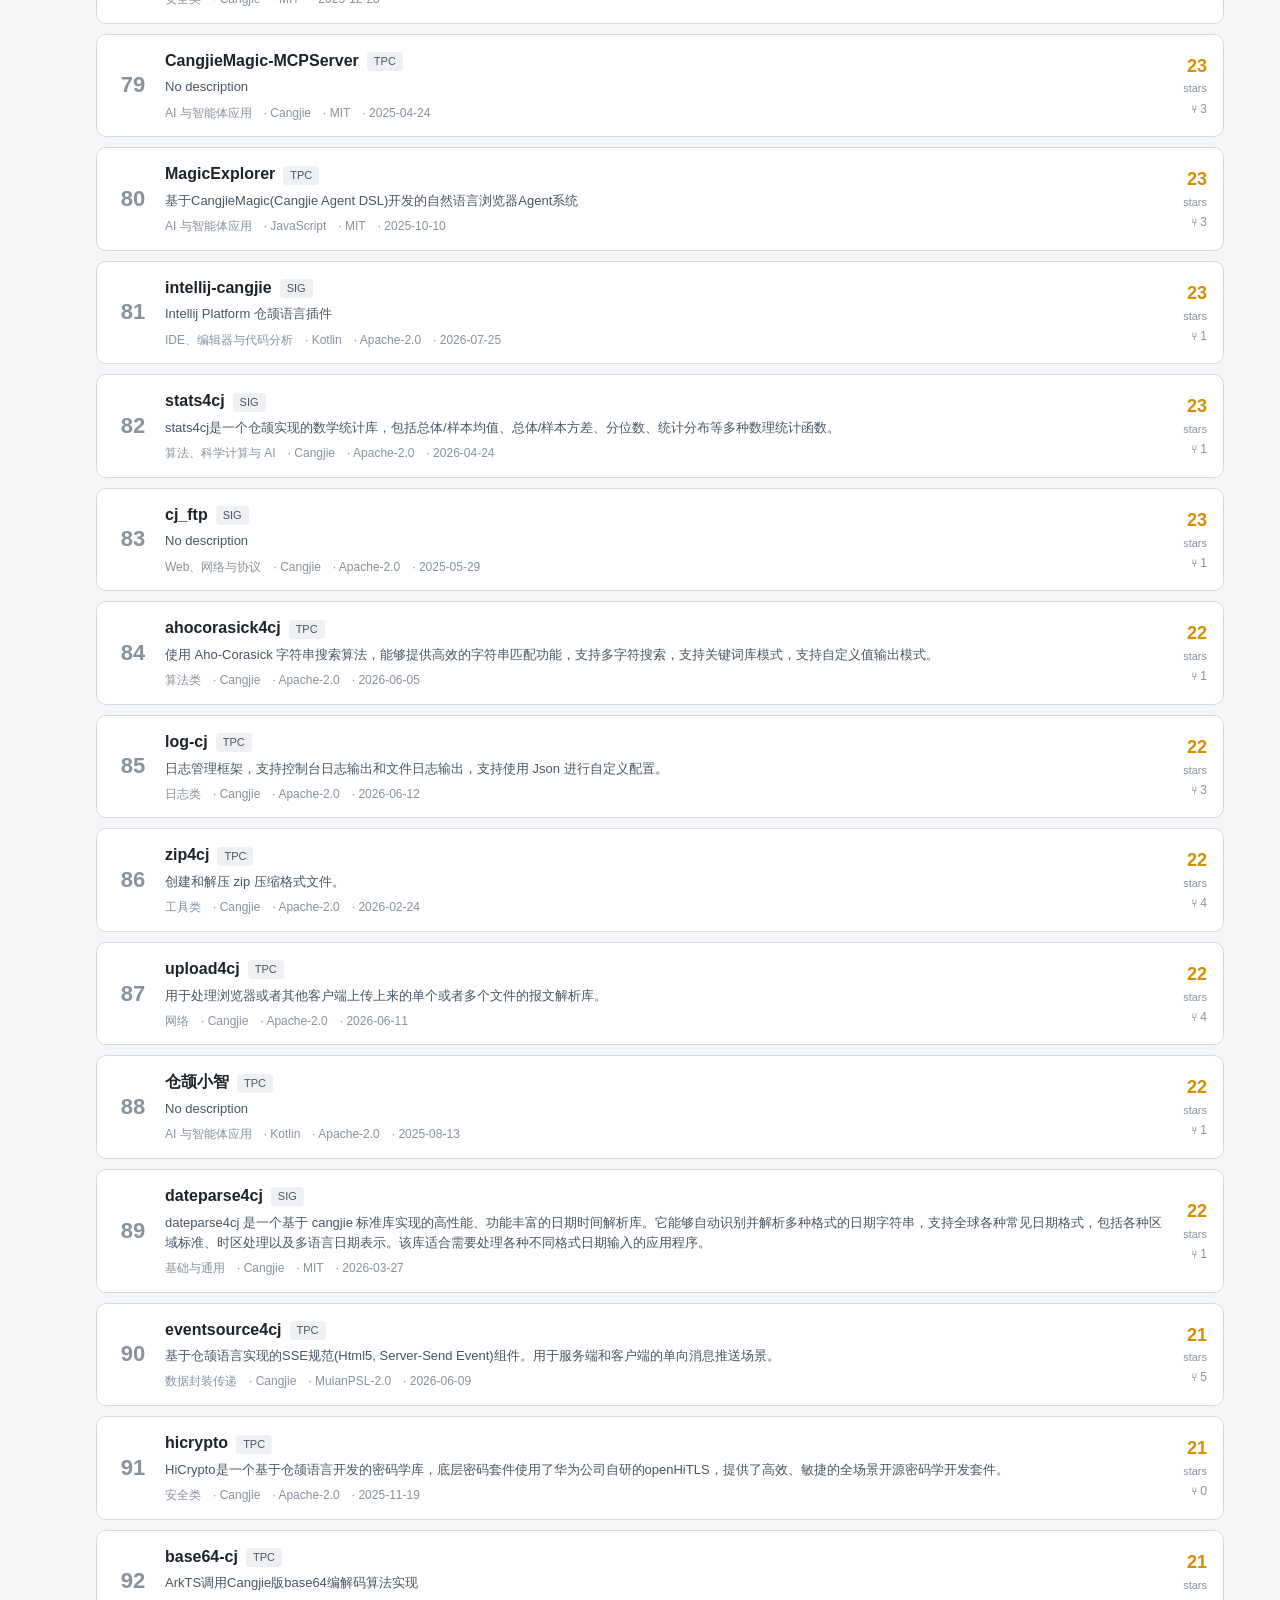
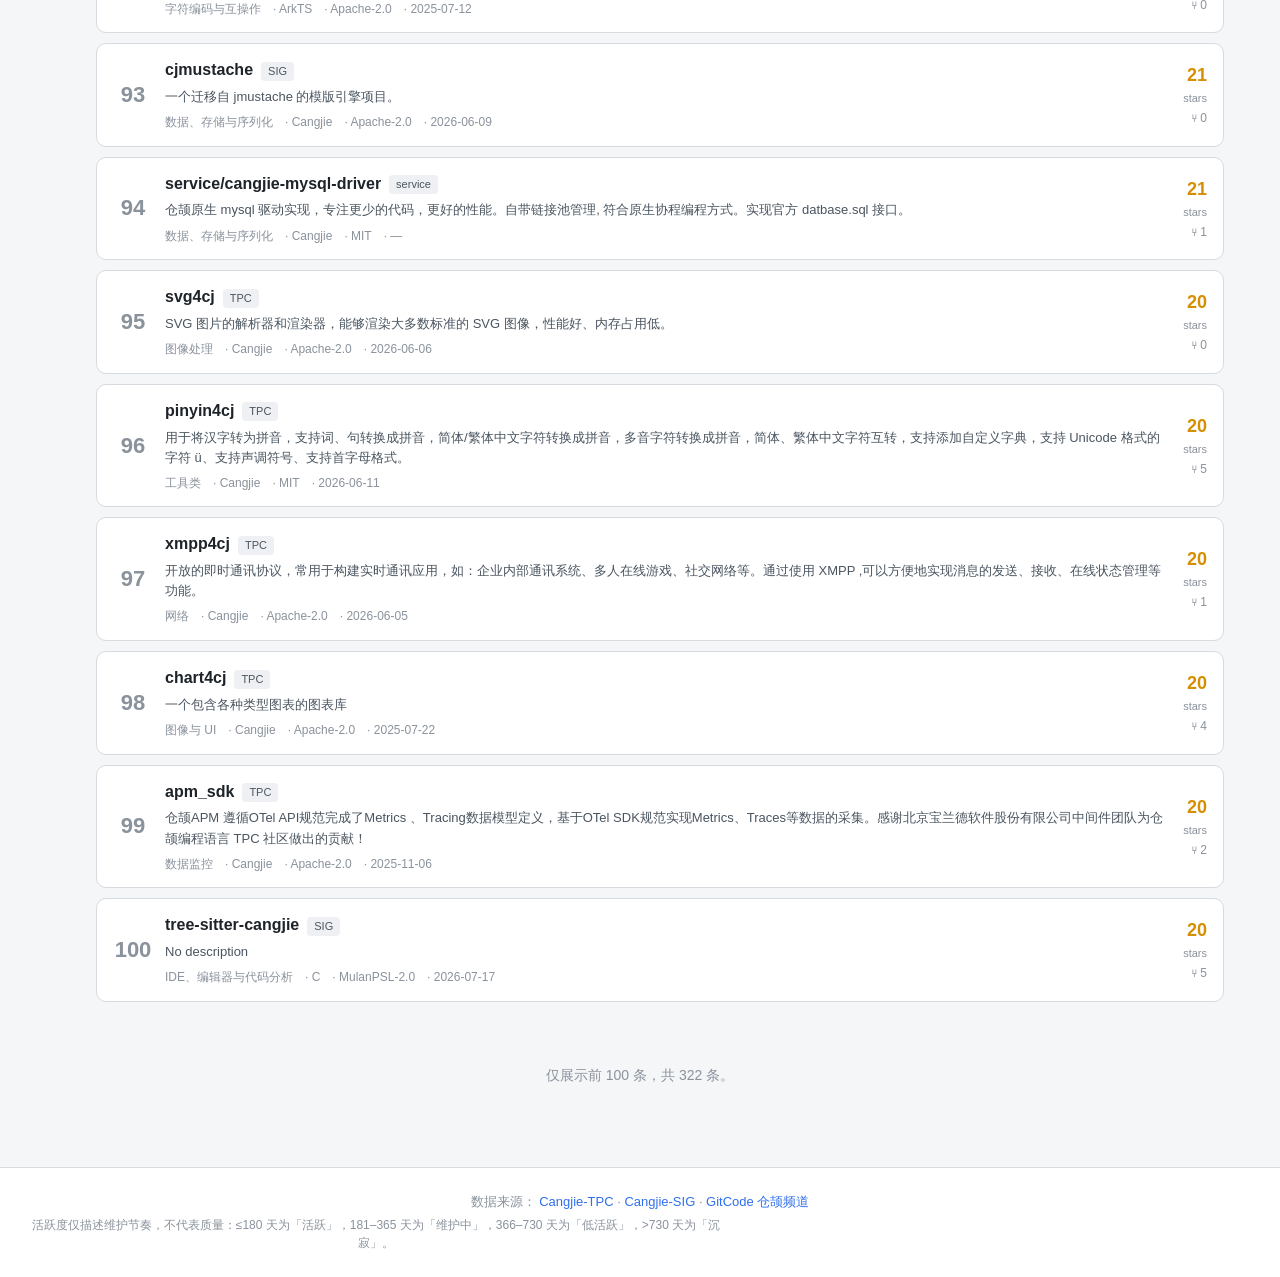
==== commit 5cd69f32: "feat: add crawl scripts" ====
--- a/index.html
+++ b/index.html
@@ -16,19 +16,26 @@
         · 共 <strong id="total-records">0</strong> 条精选记录
       </p>
       <p class="meta-links">
-        <a href="../awesome-cangjie.md">精选清单</a>
-        · <a href="../all-cangjie-projects.md">全量索引</a>
-        · <a href="../gitcode-cangjie-projects.json">原始 JSON</a>
+        <a href="awesome-cangjie.md">精选清单</a>
+        · <a href="all-cangjie-projects.md">全量索引</a>
+        · <a href="gitcode-cangjie-projects.json">原始 JSON</a>
       </p>
     </div>
   </header>
 
-  <nav class="tabs" id="tabs">
-    <button class="tab active" data-view="top">🏆 Top 排行</button>
-    <button class="tab" data-view="category">📚 分类分组</button>
-    <button class="tab" data-view="source">🏢 来源分组</button>
-    <button class="tab" data-view="activity">⚡ 活跃度</button>
-    <button class="tab" data-view="search">🔍 搜索过滤</button>
+  <nav class="tabs-bar">
+    <div class="tabs" id="tabs">
+      <button class="tab active" data-view="top">🏆 Top 排行</button>
+      <button class="tab" data-view="category">📚 分类分组</button>
+      <button class="tab" data-view="source">🏢 来源分组</button>
+      <button class="tab" data-view="activity">⚡ 活跃度</button>
+      <button class="tab" data-view="search">🔍 搜索过滤</button>
+    </div>
+    <label class="global-toggle" title="默认隐藏带「新」标记的项目；勾选后显示">
+      <input type="checkbox" id="show-new">
+      <span>显示新项目</span>
+      <span class="new-count" id="new-count" hidden></span>
+    </label>
   </nav>
 
   <section id="controls" class="controls" hidden></section>
--- a/style.css
+++ b/style.css
@@ -15,6 +15,8 @@
   --tag-text: #4a5560;
   --shadow: 0 1px 2px rgba(0,0,0,.04), 0 2px 8px rgba(0,0,0,.04);
   --shadow-hover: 0 4px 16px rgba(0,0,0,.10);
+  --new-badge-bg: #d63b3b;
+  --new-badge-bg-soft: rgba(214, 59, 59, .14);
 }
 
 @media (prefers-color-scheme: dark) {
@@ -32,9 +34,11 @@
     --fork: #9aa6b2;
     --tag-bg: #1c2230;
     --tag-text: #b1bac4;
-    --shadow: 0 1px 2px rgba(0,0,0,.4), 0 2px 8px rgba(0,0,0,.2);
-    --shadow-hover: 0 4px 16px rgba(0,0,0,.5);
-  }
+  --shadow: 0 1px 2px rgba(0,0,0,.4), 0 2px 8px rgba(0,0,0,.2);
+  --shadow-hover: 0 4px 16px rgba(0,0,0,.5);
+  --new-badge-bg: #ff5252;
+  --new-badge-bg-soft: rgba(255, 82, 82, .18);
+}
 }
 
 * { box-sizing: border-box; }
@@ -83,18 +87,62 @@
 }
 
 /* ====== Tabs ====== */
-.tabs {
+.tabs-bar {
   position: sticky;
   top: 0;
   z-index: 10;
   display: flex;
   flex-wrap: wrap;
-  gap: 4px;
+  align-items: center;
+  justify-content: space-between;
+  gap: 8px;
   padding: 10px 16px;
   background: var(--bg-elev);
   border-bottom: 1px solid var(--border);
   max-width: 1200px;
   margin: 0 auto;
+}
+.tabs {
+  display: flex;
+  flex-wrap: wrap;
+  gap: 4px;
+}
+.global-toggle {
+  display: inline-flex;
+  align-items: center;
+  gap: 6px;
+  font-size: 13px;
+  color: var(--text-soft);
+  cursor: pointer;
+  user-select: none;
+  padding: 6px 12px;
+  border: 1px solid var(--border);
+  border-radius: 8px;
+  background: var(--bg-soft);
+  transition: all .12s;
+}
+.global-toggle:hover {
+  background: var(--bg-elev);
+  border-color: var(--accent);
+  color: var(--text);
+}
+.global-toggle input { display: none; }
+.global-toggle.active {
+  background: var(--accent-soft);
+  border-color: var(--accent);
+  color: var(--accent);
+}
+.new-count {
+  display: inline-block;
+  min-width: 18px;
+  padding: 0 6px;
+  border-radius: 9px;
+  background: var(--new-badge-bg);
+  color: #fff;
+  font-size: 11px;
+  font-weight: 600;
+  text-align: center;
+  line-height: 18px;
 }
 .tab {
   appearance: none;
@@ -340,6 +388,16 @@
 .badge.activity-维护中 { background: rgba(70,130,200,.16); color: #4d7fb0; }
 .badge.activity-低活跃 { background: rgba(150,150,150,.16); color: var(--text-mute); }
 .badge.activity-沉寂 { background: rgba(120,40,40,.16); color: #b04040; }
+.badge.is-new {
+  background: var(--new-badge-bg);
+  color: #fff;
+  font-weight: 600;
+  padding: 1px 7px;
+}
+.badge.is-new-pending {
+  background: var(--new-badge-bg-soft);
+  color: var(--new-badge-bg);
+}
 .card-stats {
   display: flex;
   gap: 14px;
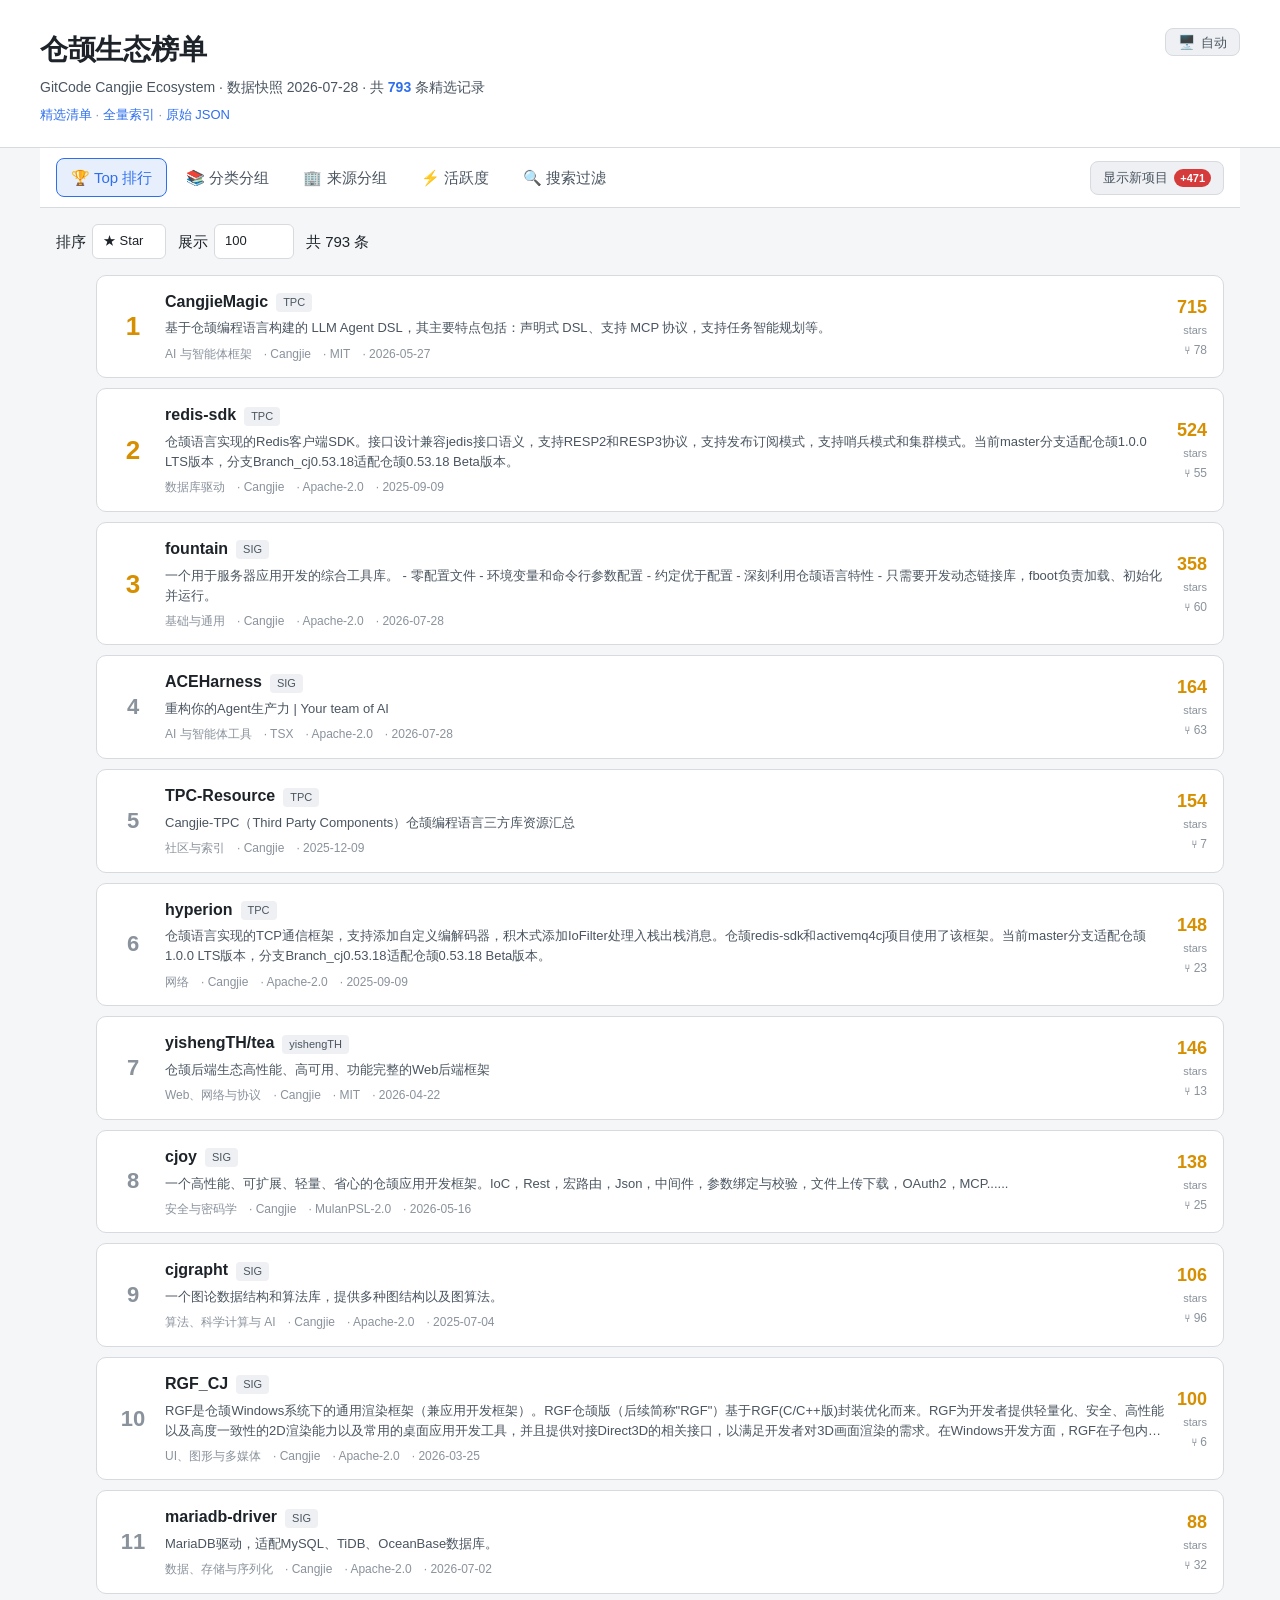
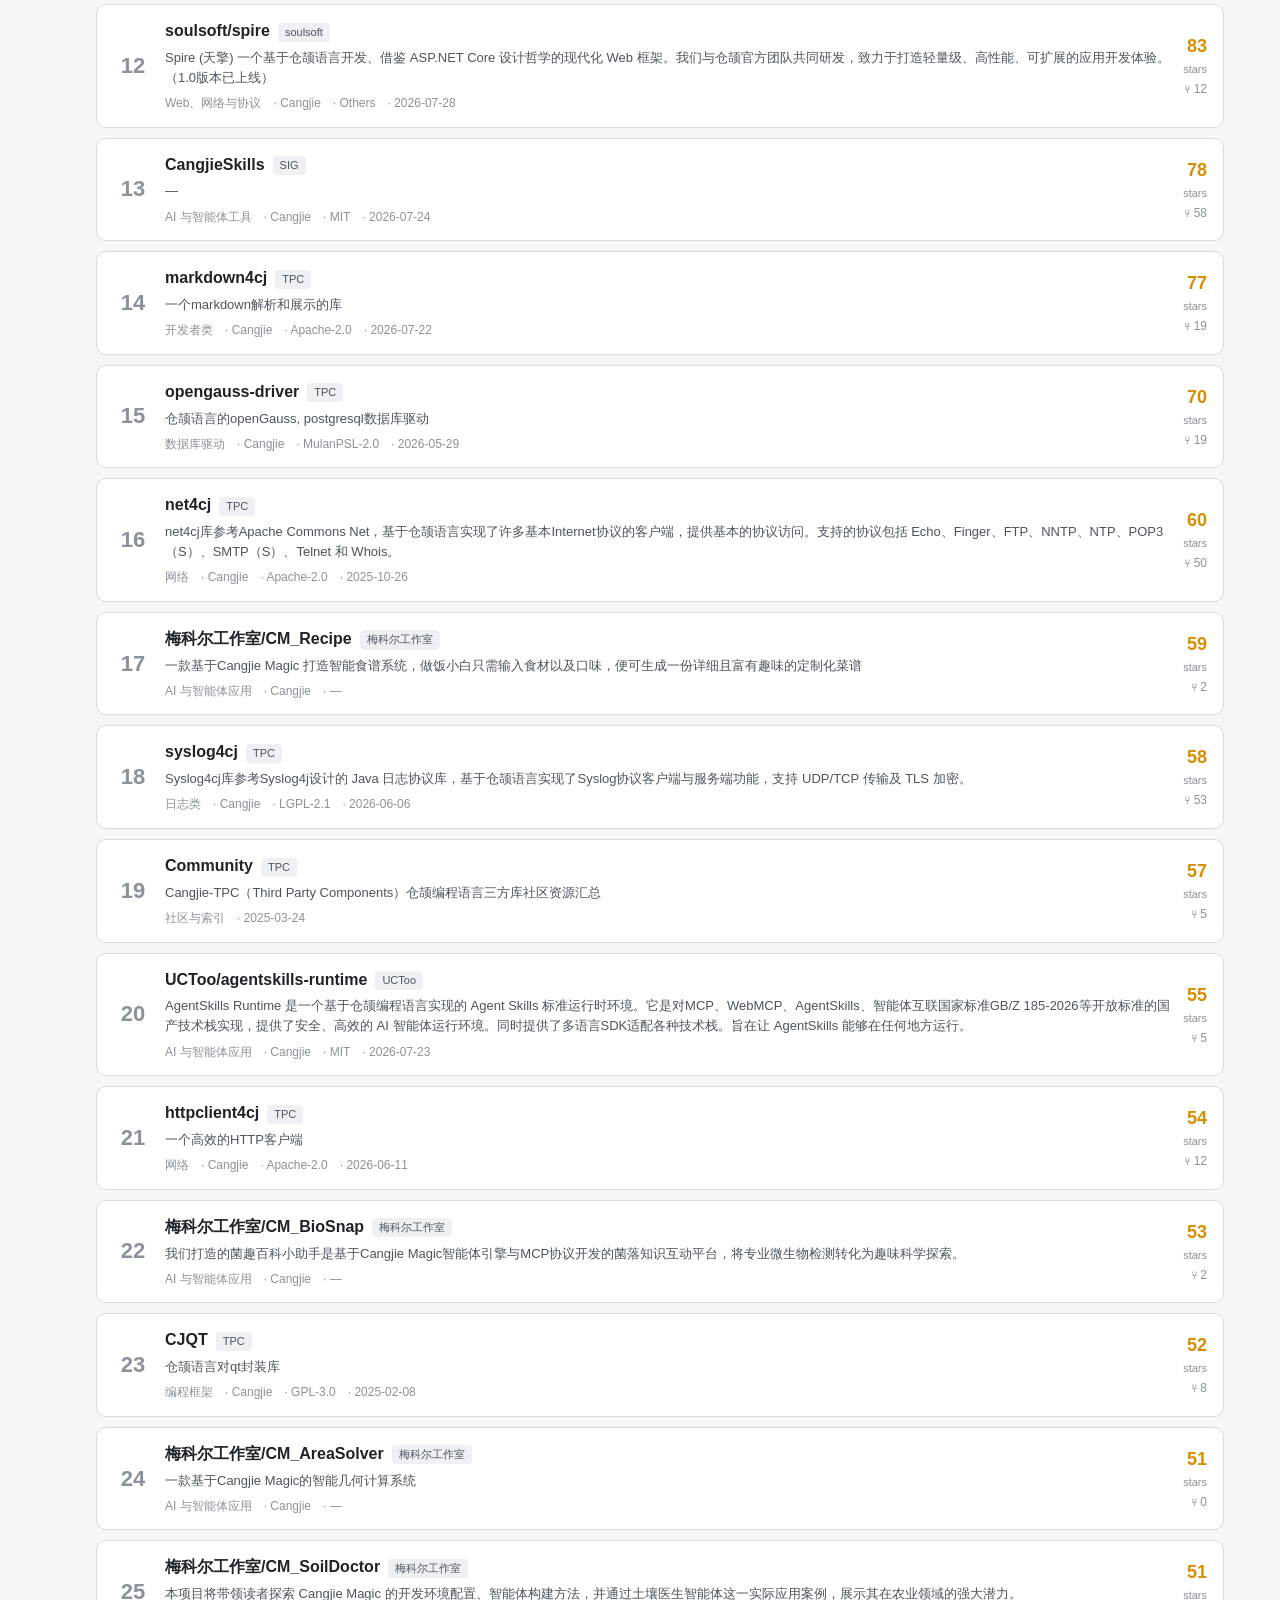
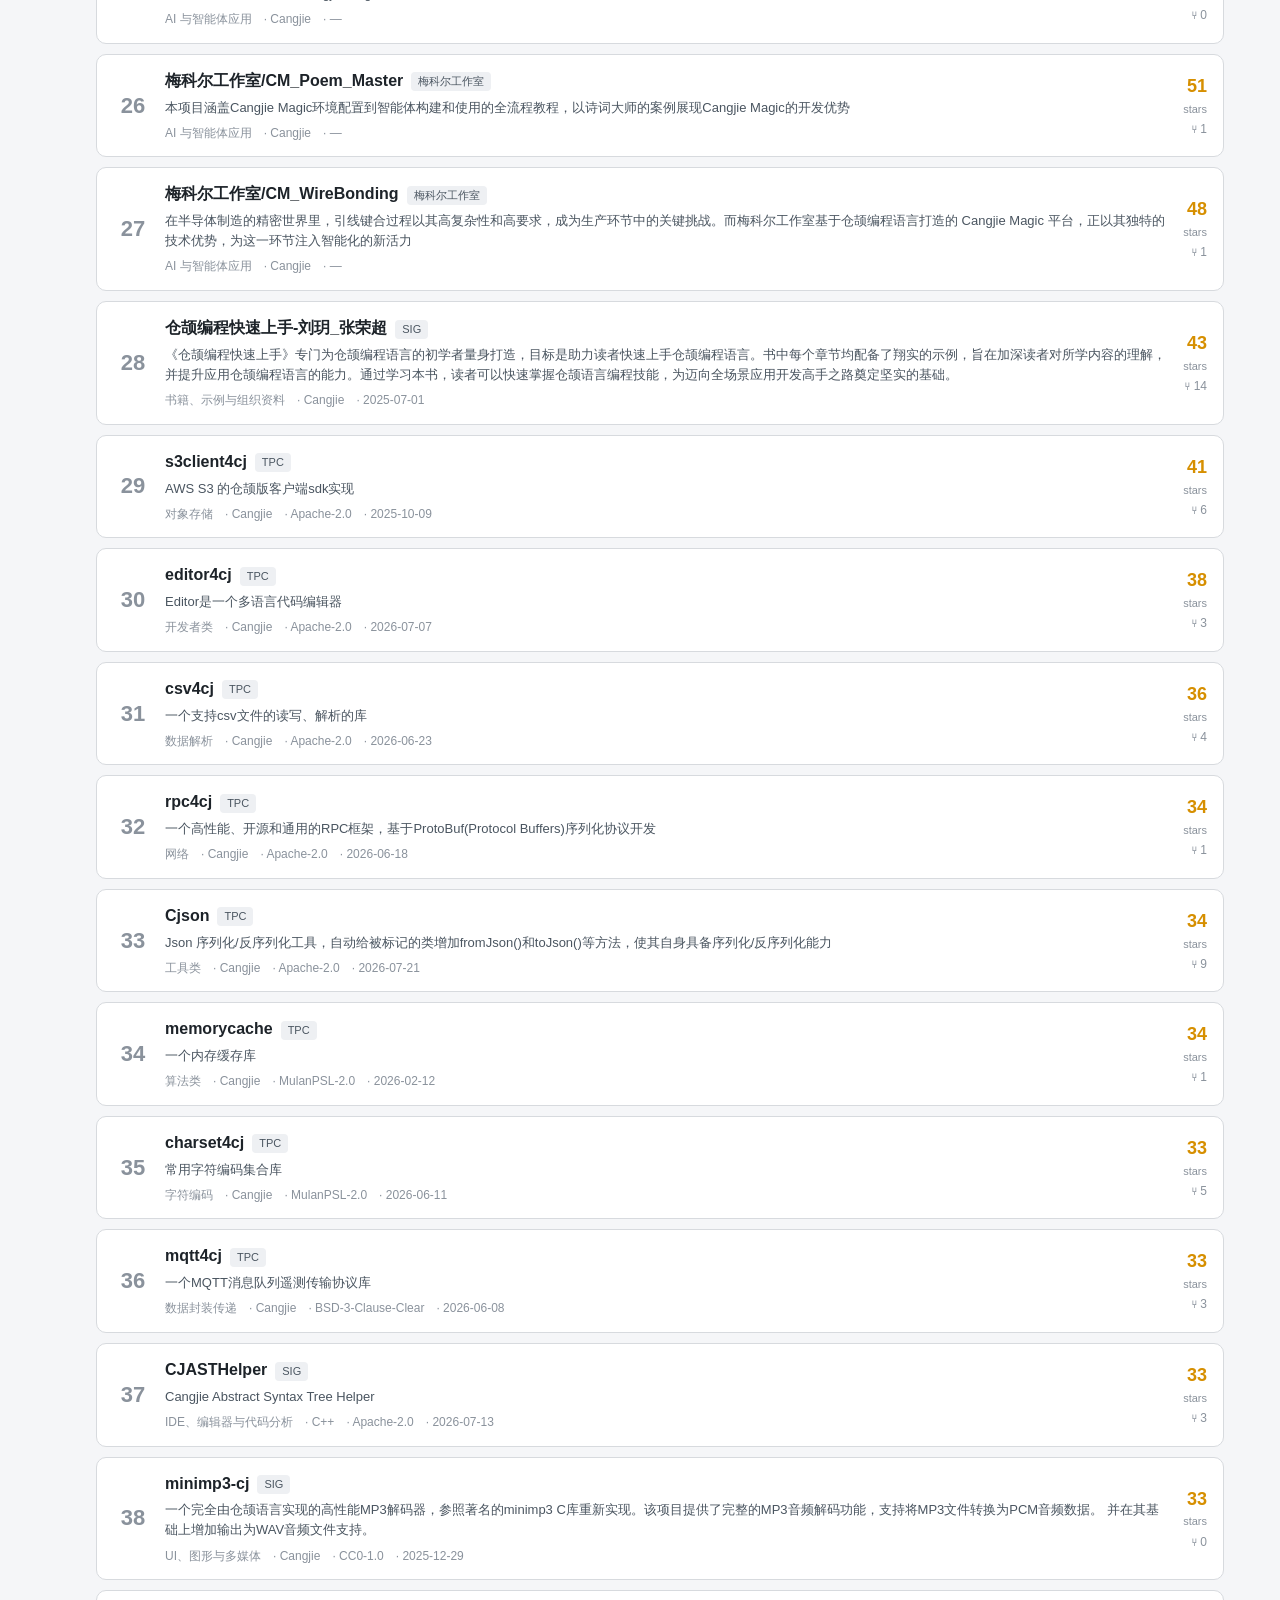
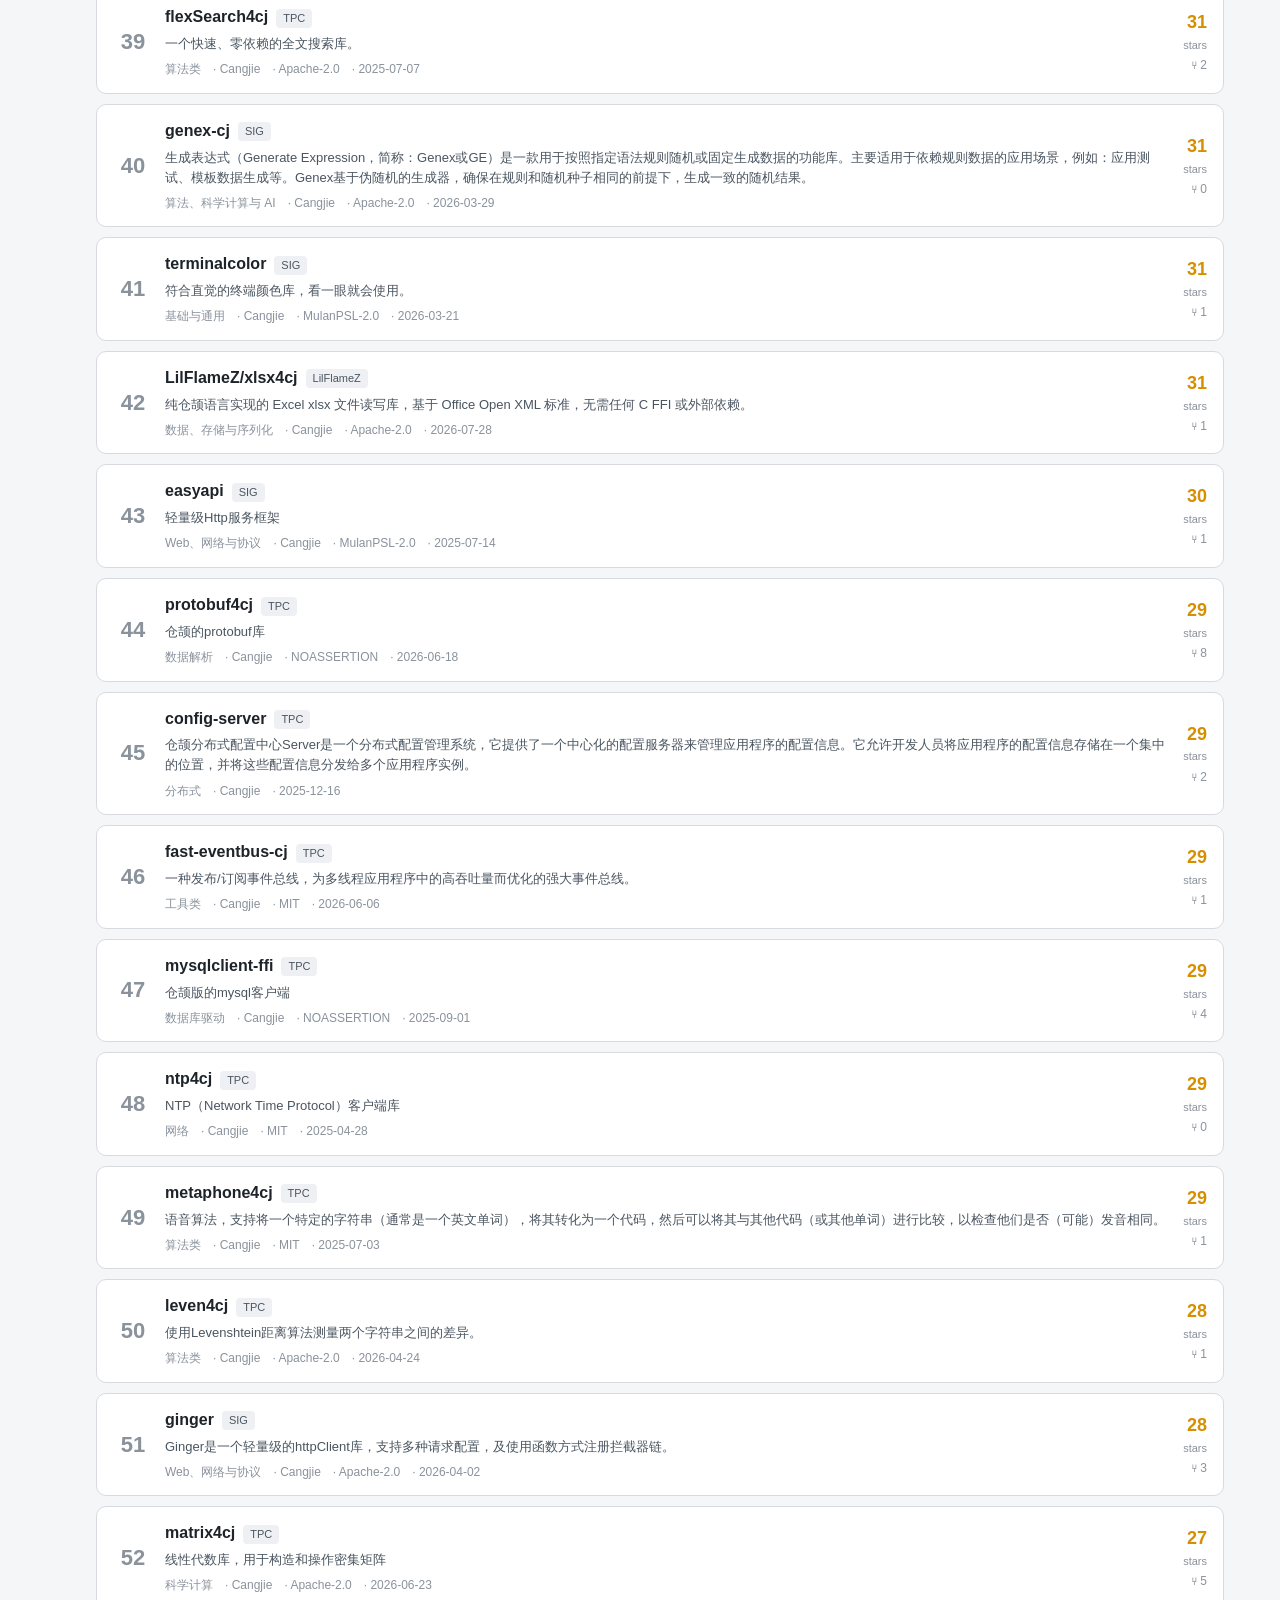
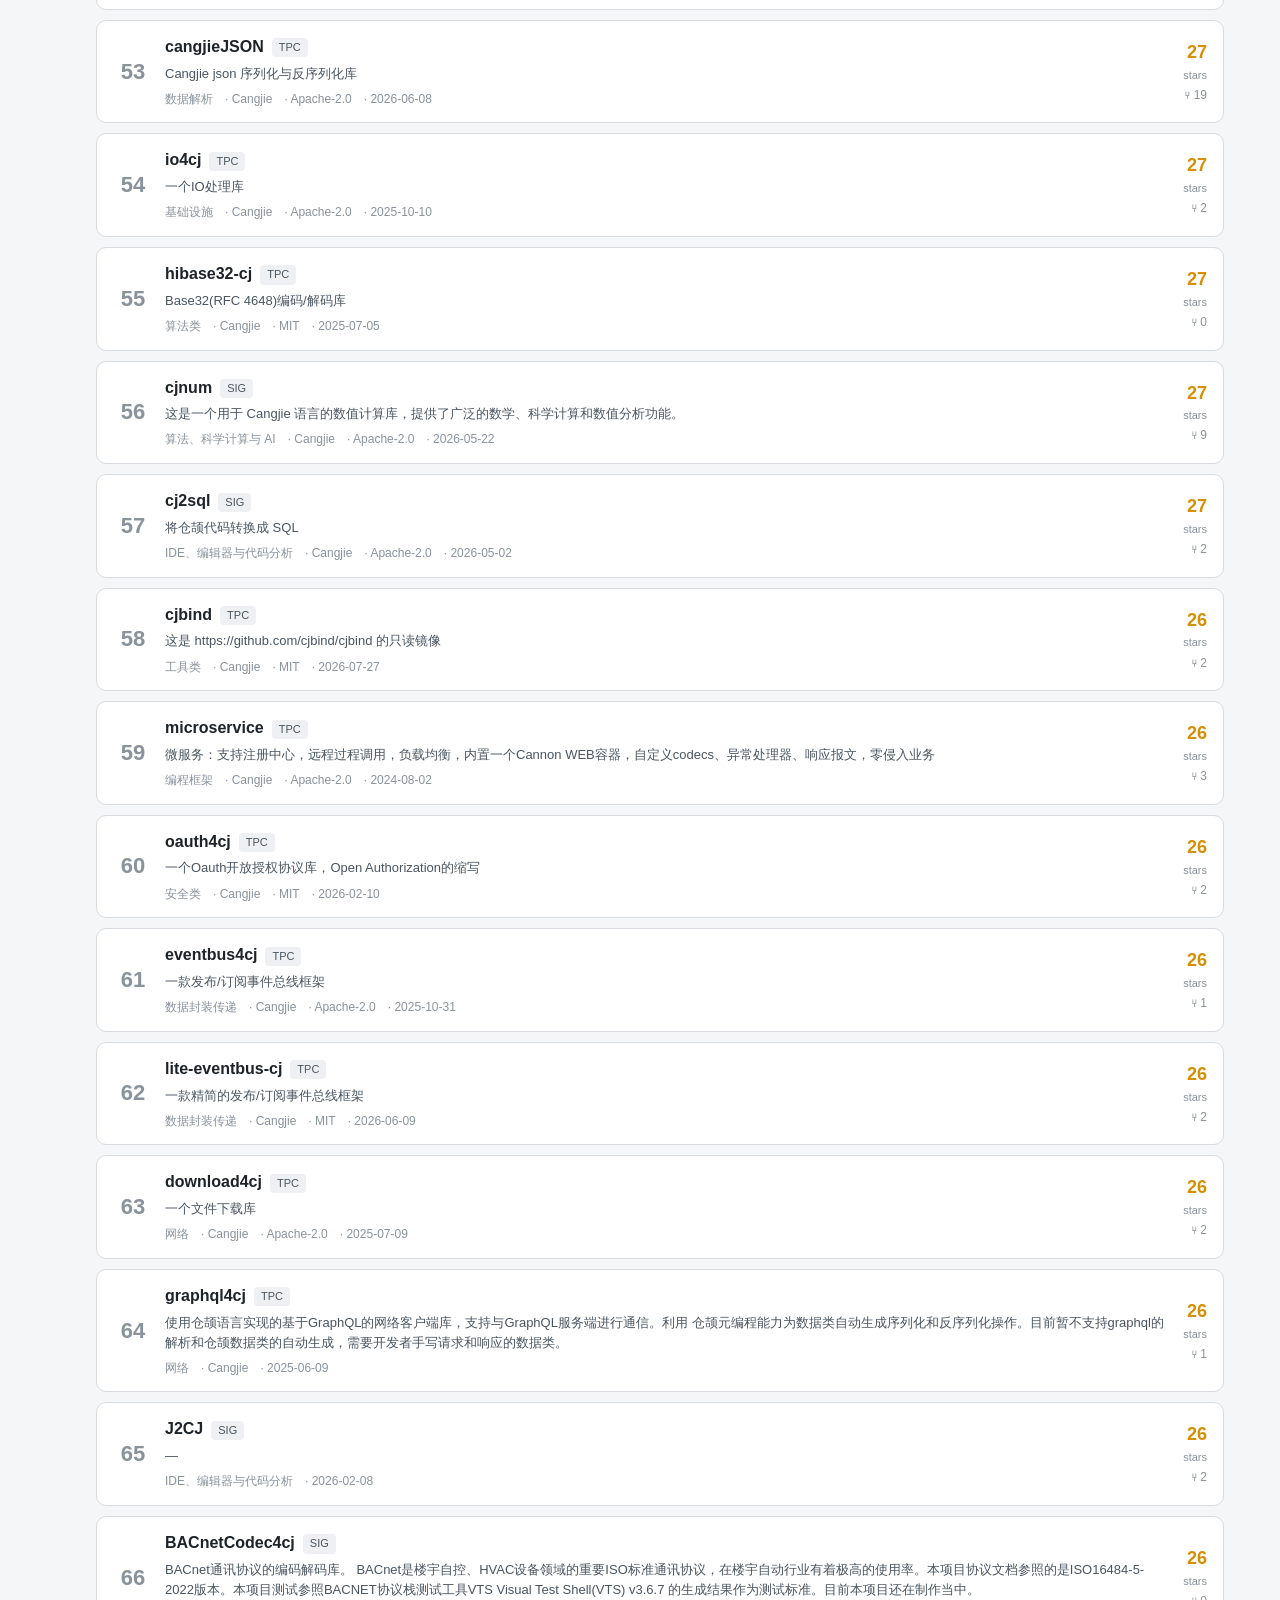
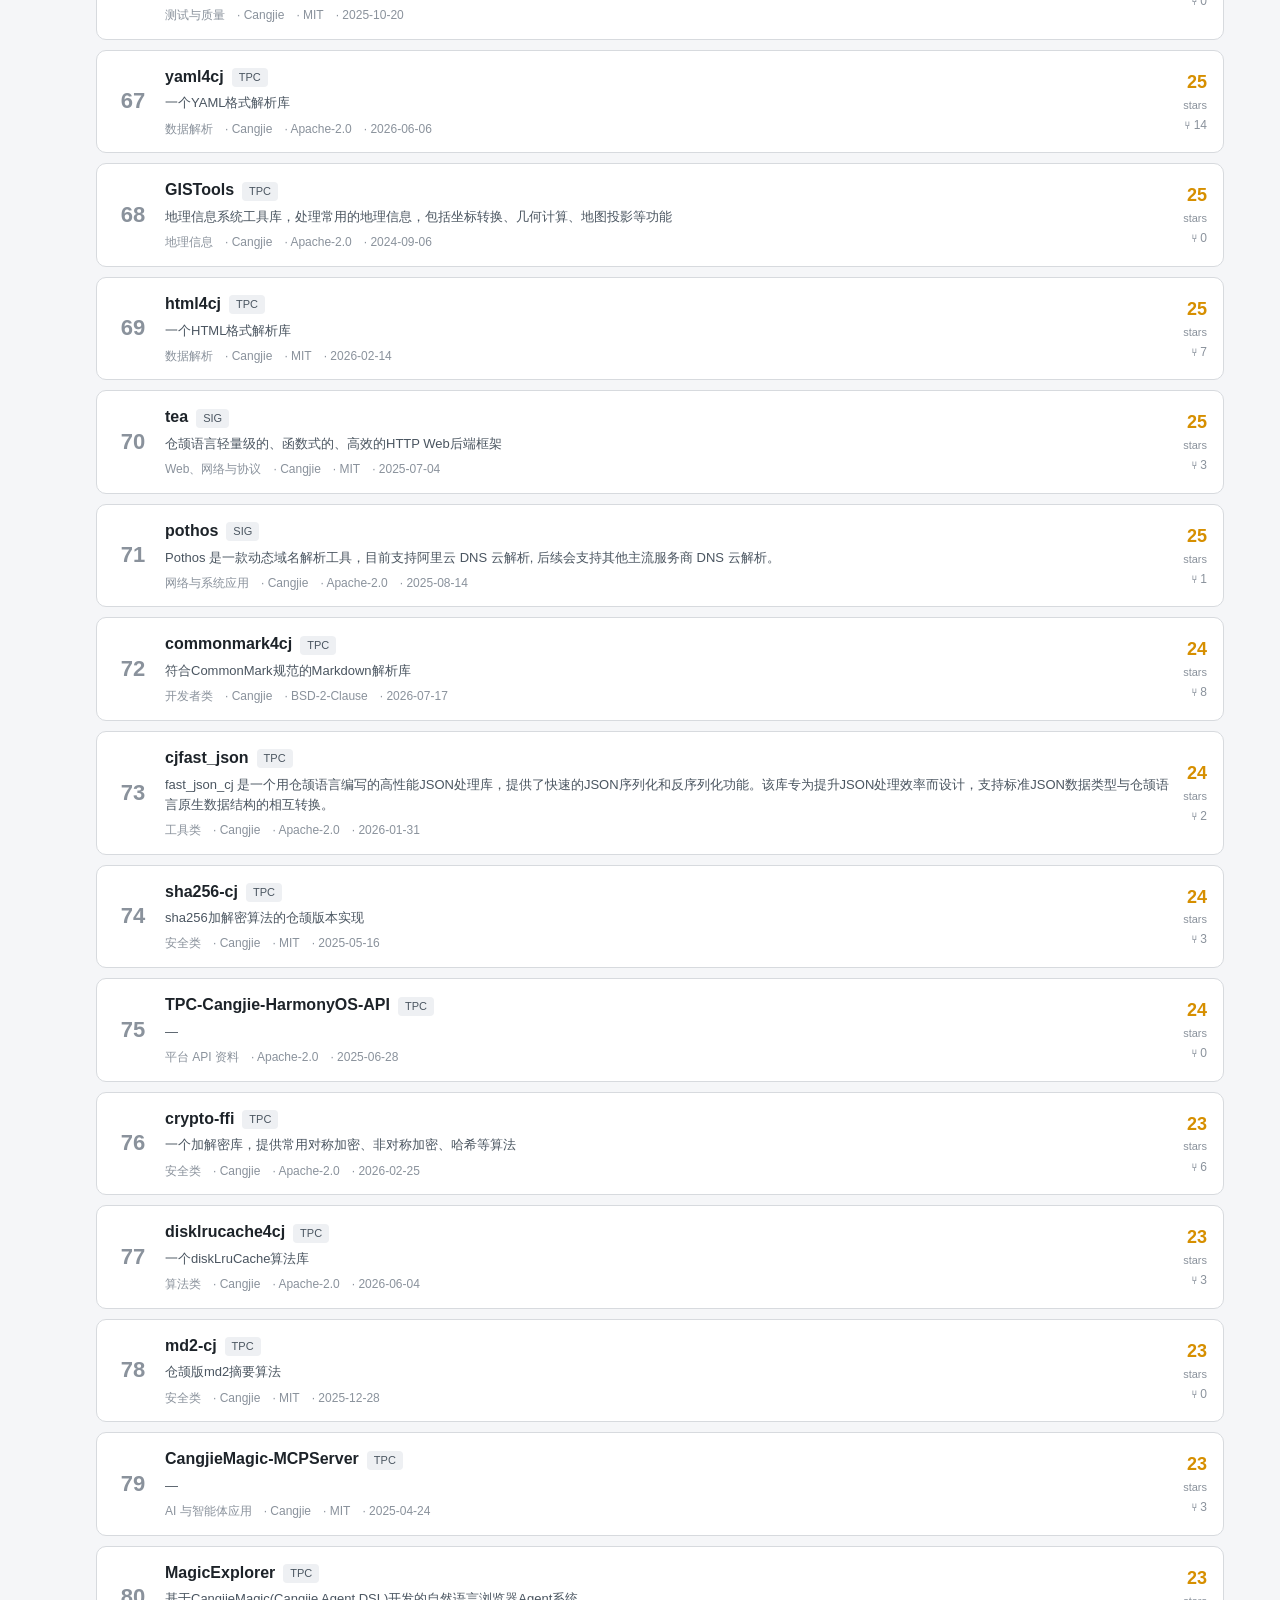
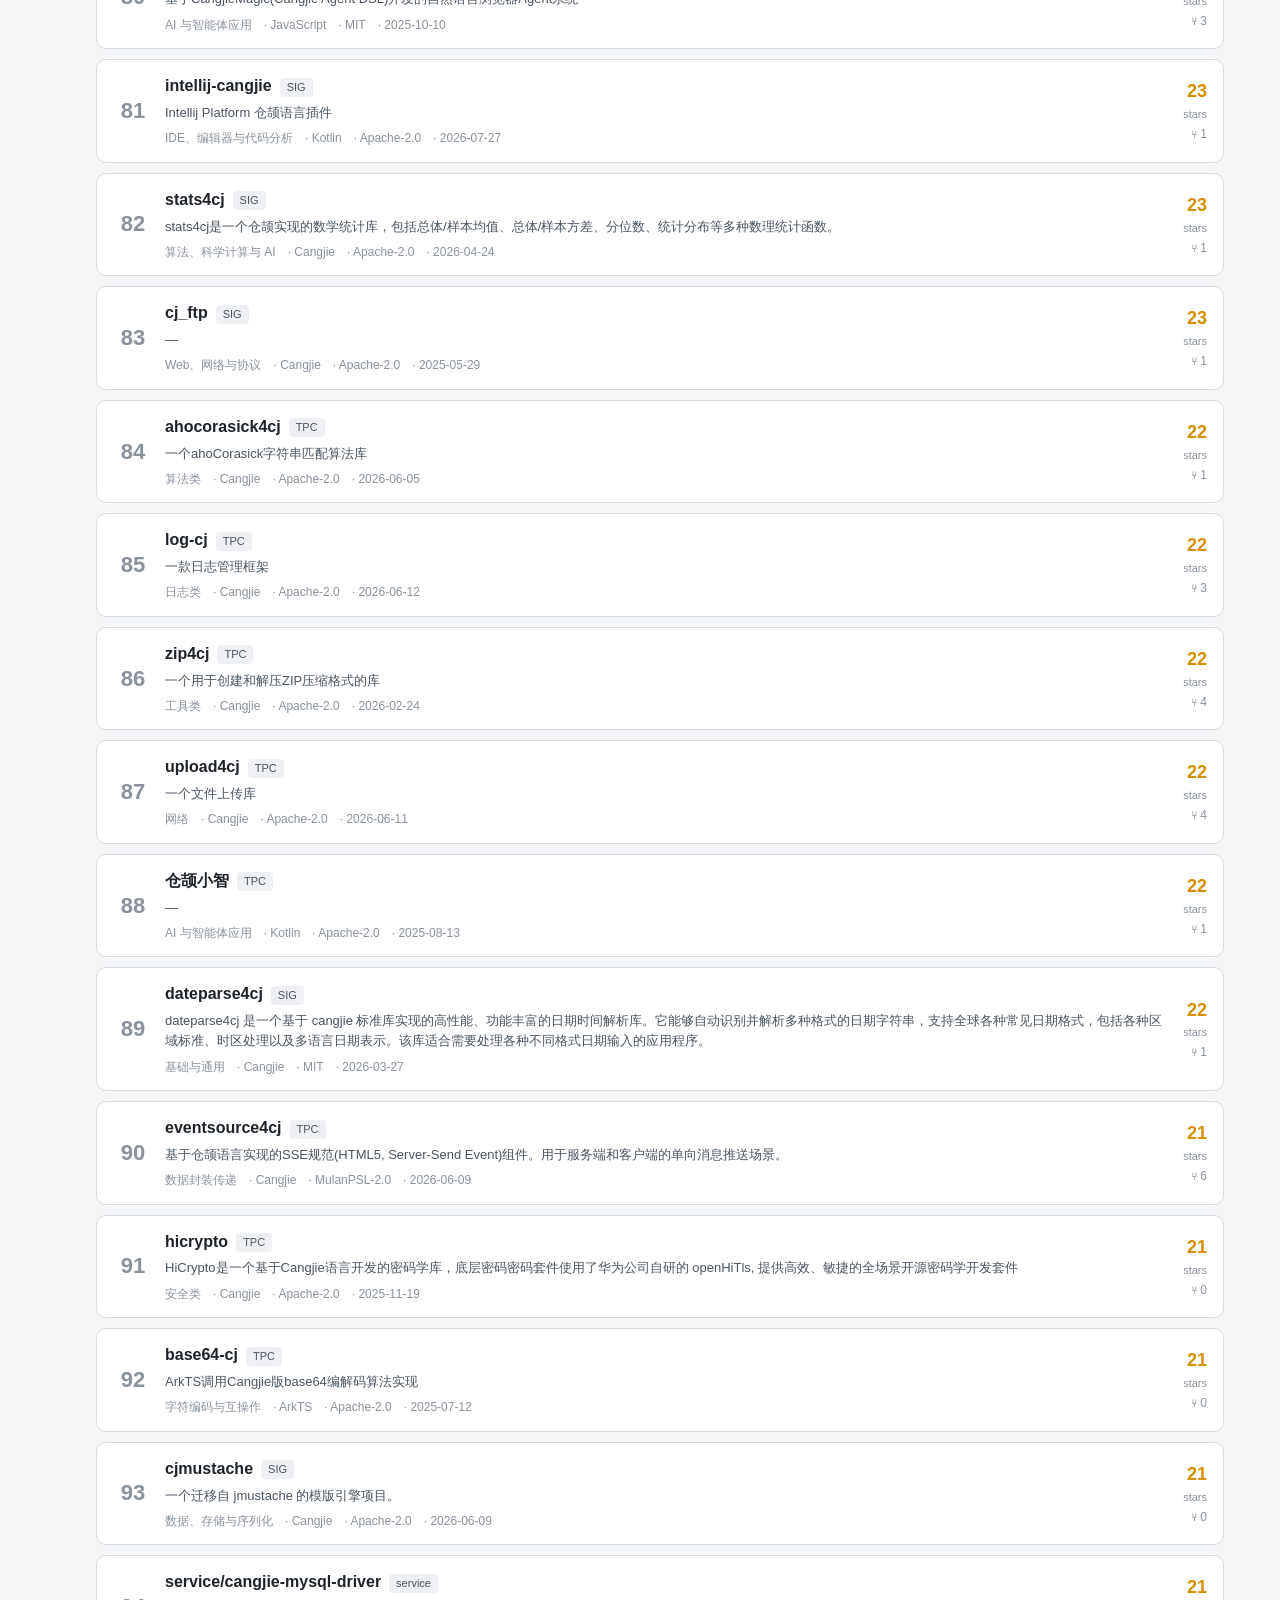
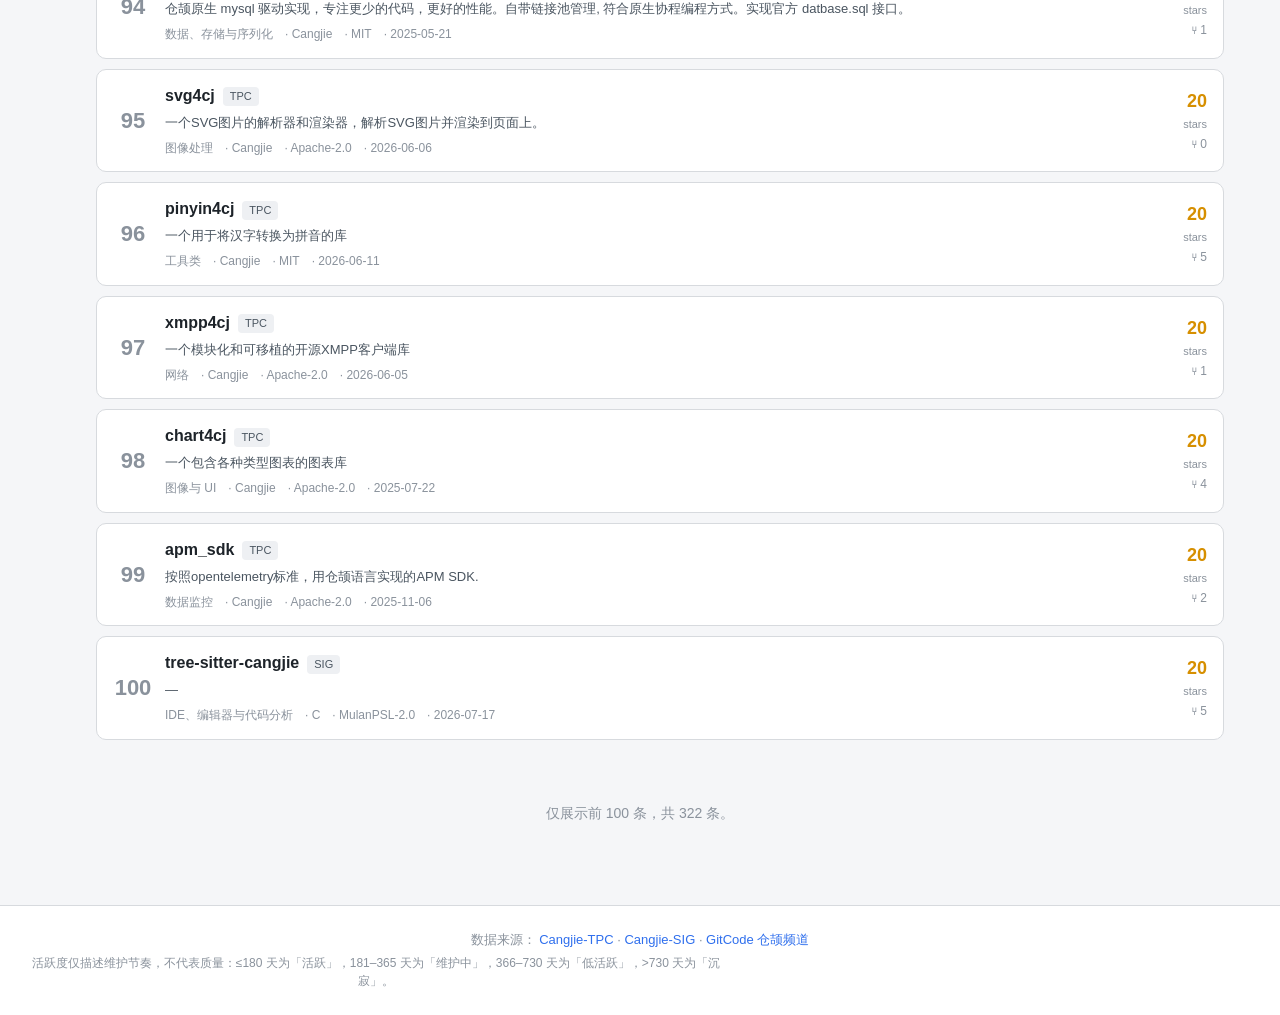
==== commit 3a5e93e1: "feat: Add Web Color Toggle Button Co-authored-by: traeagent <traeagent@users.noreply.github.com>" ====
--- a/index.html
+++ b/index.html
@@ -6,10 +6,25 @@
   <title>仓颉生态榜单 · Cangjie Ecosystem Leaderboard</title>
   <meta name="description" content="GitCode 上仓颉（Cangjie）编程语言生态项目的精选榜单与检索工具。">
   <link rel="stylesheet" href="style.css">
+  <script>
+    // 在首屏渲染前应用已保存的主题，避免闪烁
+    (function () {
+      try {
+        var t = localStorage.getItem('theme');
+        if (t === 'light' || t === 'dark' || t === 'system') {
+          document.documentElement.setAttribute('data-theme', t);
+        }
+      } catch (e) { /* localStorage 不可用时静默忽略 */ }
+    })();
+  </script>
 </head>
 <body>
   <header class="site-header">
     <div class="header-inner">
+      <button class="theme-toggle" id="theme-toggle" type="button" title="切换主题" aria-label="切换主题">
+        <span class="theme-icon" id="theme-icon" aria-hidden="true">🖥️</span>
+        <span class="theme-label" id="theme-label">自动</span>
+      </button>
       <h1>仓颉生态榜单</h1>
       <p class="subtitle">
         GitCode Cangjie Ecosystem · 数据快照 <time id="snapshot-date">—</time>
--- a/style.css
+++ b/style.css
@@ -1,4 +1,4 @@
-/* ====== 主题：跟随系统 ====== */
+/* ====== 主题：浅色（默认） ====== */
 :root {
   --bg: #f5f6f8;
   --bg-elev: #ffffff;
@@ -19,8 +19,30 @@
   --new-badge-bg-soft: rgba(214, 59, 59, .14);
 }
 
+/* ====== 主题：深色（手动切换） ====== */
+[data-theme="dark"] {
+  --bg: #0d1117;
+  --bg-elev: #161b22;
+  --bg-soft: #1c2230;
+  --border: #2a313c;
+  --text: #e6edf3;
+  --text-soft: #b1bac4;
+  --text-mute: #7d8590;
+  --accent: #4d8bff;
+  --accent-soft: #1c2a4a;
+  --star: #f0c050;
+  --fork: #9aa6b2;
+  --tag-bg: #1c2230;
+  --tag-text: #b1bac4;
+  --shadow: 0 1px 2px rgba(0,0,0,.4), 0 2px 8px rgba(0,0,0,.2);
+  --shadow-hover: 0 4px 16px rgba(0,0,0,.5);
+  --new-badge-bg: #ff5252;
+  --new-badge-bg-soft: rgba(255, 82, 82, .18);
+}
+
+/* ====== 主题：跟随系统（未显式锁定为浅色时） ====== */
 @media (prefers-color-scheme: dark) {
-  :root {
+  :root:not([data-theme="light"]) {
     --bg: #0d1117;
     --bg-elev: #161b22;
     --bg-soft: #1c2230;
@@ -34,11 +56,11 @@
     --fork: #9aa6b2;
     --tag-bg: #1c2230;
     --tag-text: #b1bac4;
-  --shadow: 0 1px 2px rgba(0,0,0,.4), 0 2px 8px rgba(0,0,0,.2);
-  --shadow-hover: 0 4px 16px rgba(0,0,0,.5);
-  --new-badge-bg: #ff5252;
-  --new-badge-bg-soft: rgba(255, 82, 82, .18);
-}
+    --shadow: 0 1px 2px rgba(0,0,0,.4), 0 2px 8px rgba(0,0,0,.2);
+    --shadow-hover: 0 4px 16px rgba(0,0,0,.5);
+    --new-badge-bg: #ff5252;
+    --new-badge-bg-soft: rgba(255, 82, 82, .18);
+  }
 }
 
 * { box-sizing: border-box; }
@@ -65,8 +87,44 @@
   padding: 28px 16px 22px;
 }
 .header-inner {
+  position: relative;
   max-width: 1200px;
   margin: 0 auto;
+}
+
+/* ====== 主题切换按钮 ====== */
+.theme-toggle {
+  position: absolute;
+  top: 0;
+  right: 0;
+  display: inline-flex;
+  align-items: center;
+  gap: 6px;
+  padding: 6px 12px;
+  border: 1px solid var(--border);
+  border-radius: 8px;
+  background: var(--bg-soft);
+  color: var(--text-soft);
+  font: inherit;
+  font-size: 13px;
+  line-height: 1;
+  cursor: pointer;
+  user-select: none;
+  transition: all .12s;
+}
+.theme-toggle:hover {
+  background: var(--bg-elev);
+  border-color: var(--accent);
+  color: var(--text);
+}
+.theme-toggle:active { transform: translateY(1px); }
+.theme-toggle .theme-icon {
+  font-size: 14px;
+  line-height: 1;
+}
+@media (max-width: 640px) {
+  .theme-toggle { padding: 5px 10px; font-size: 12px; }
+  .theme-toggle .theme-label { display: none; }
 }
 .site-header h1 {
   margin: 0 0 6px;
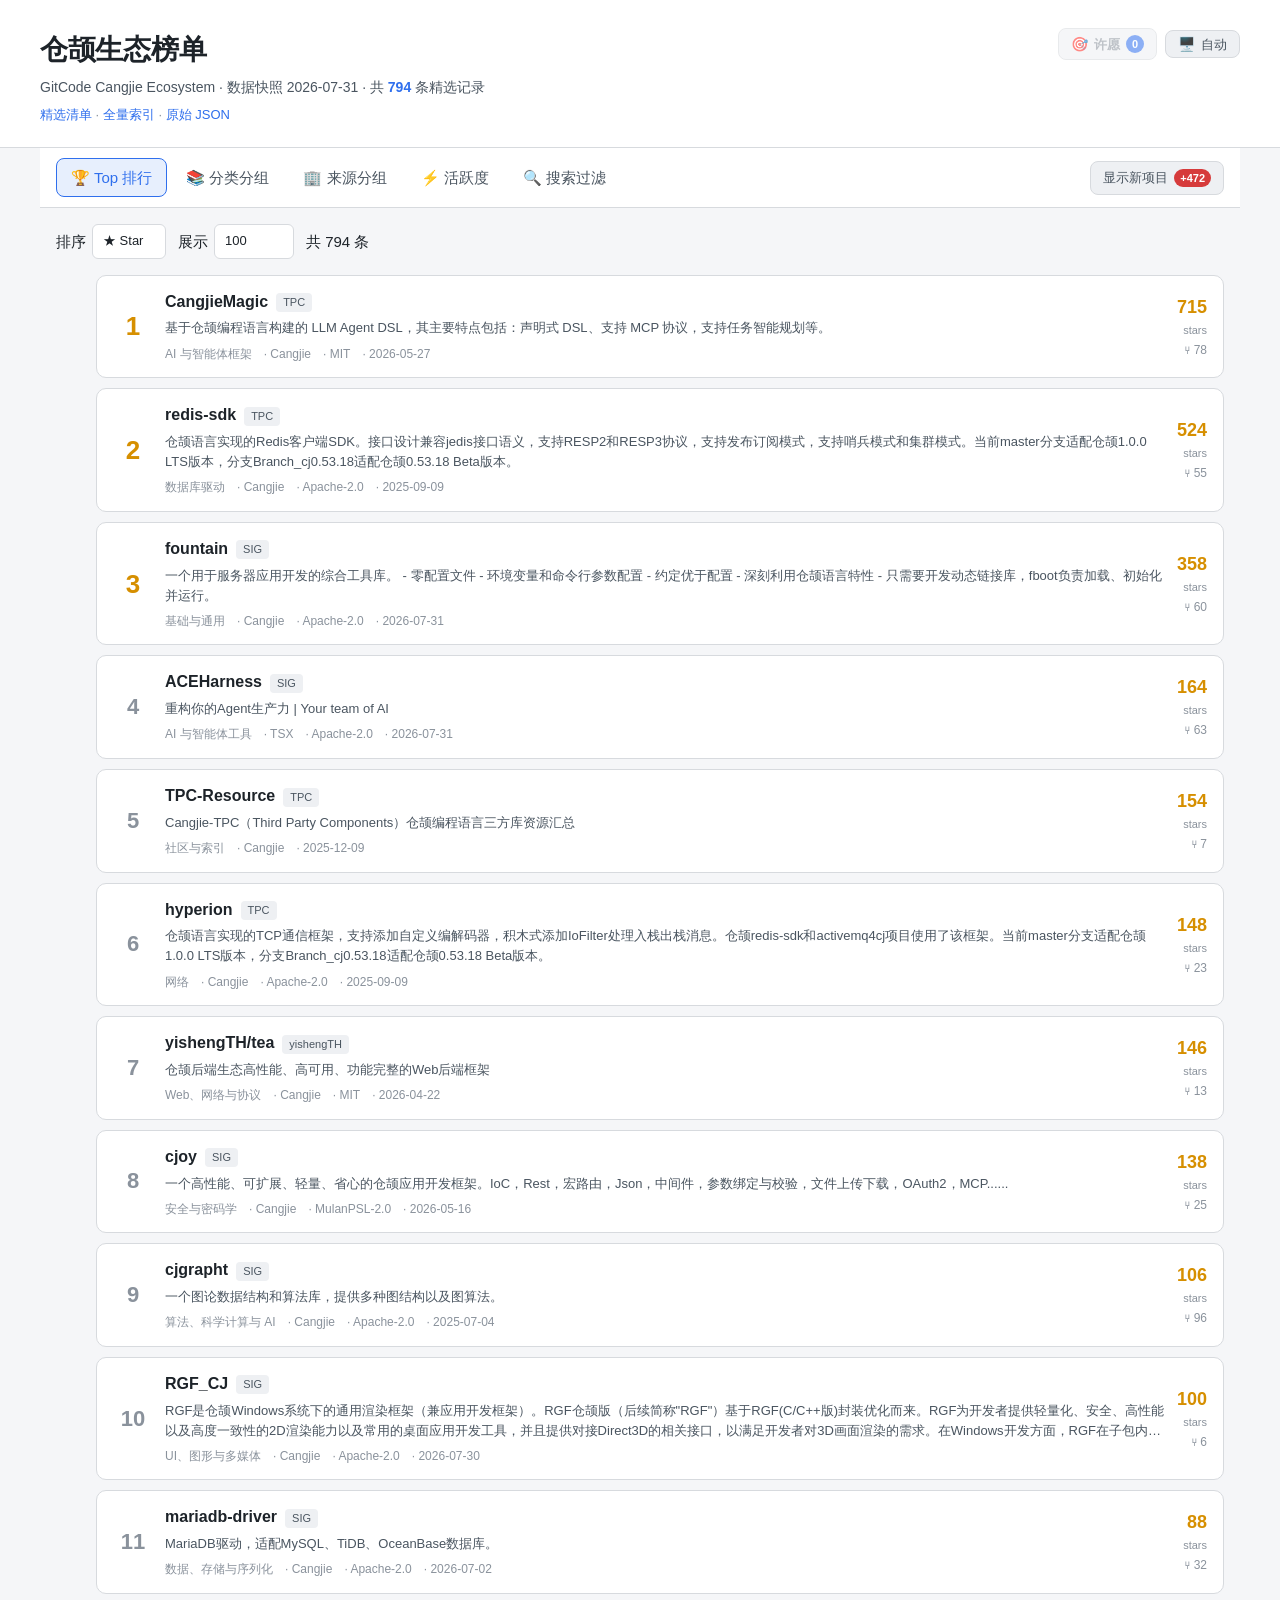
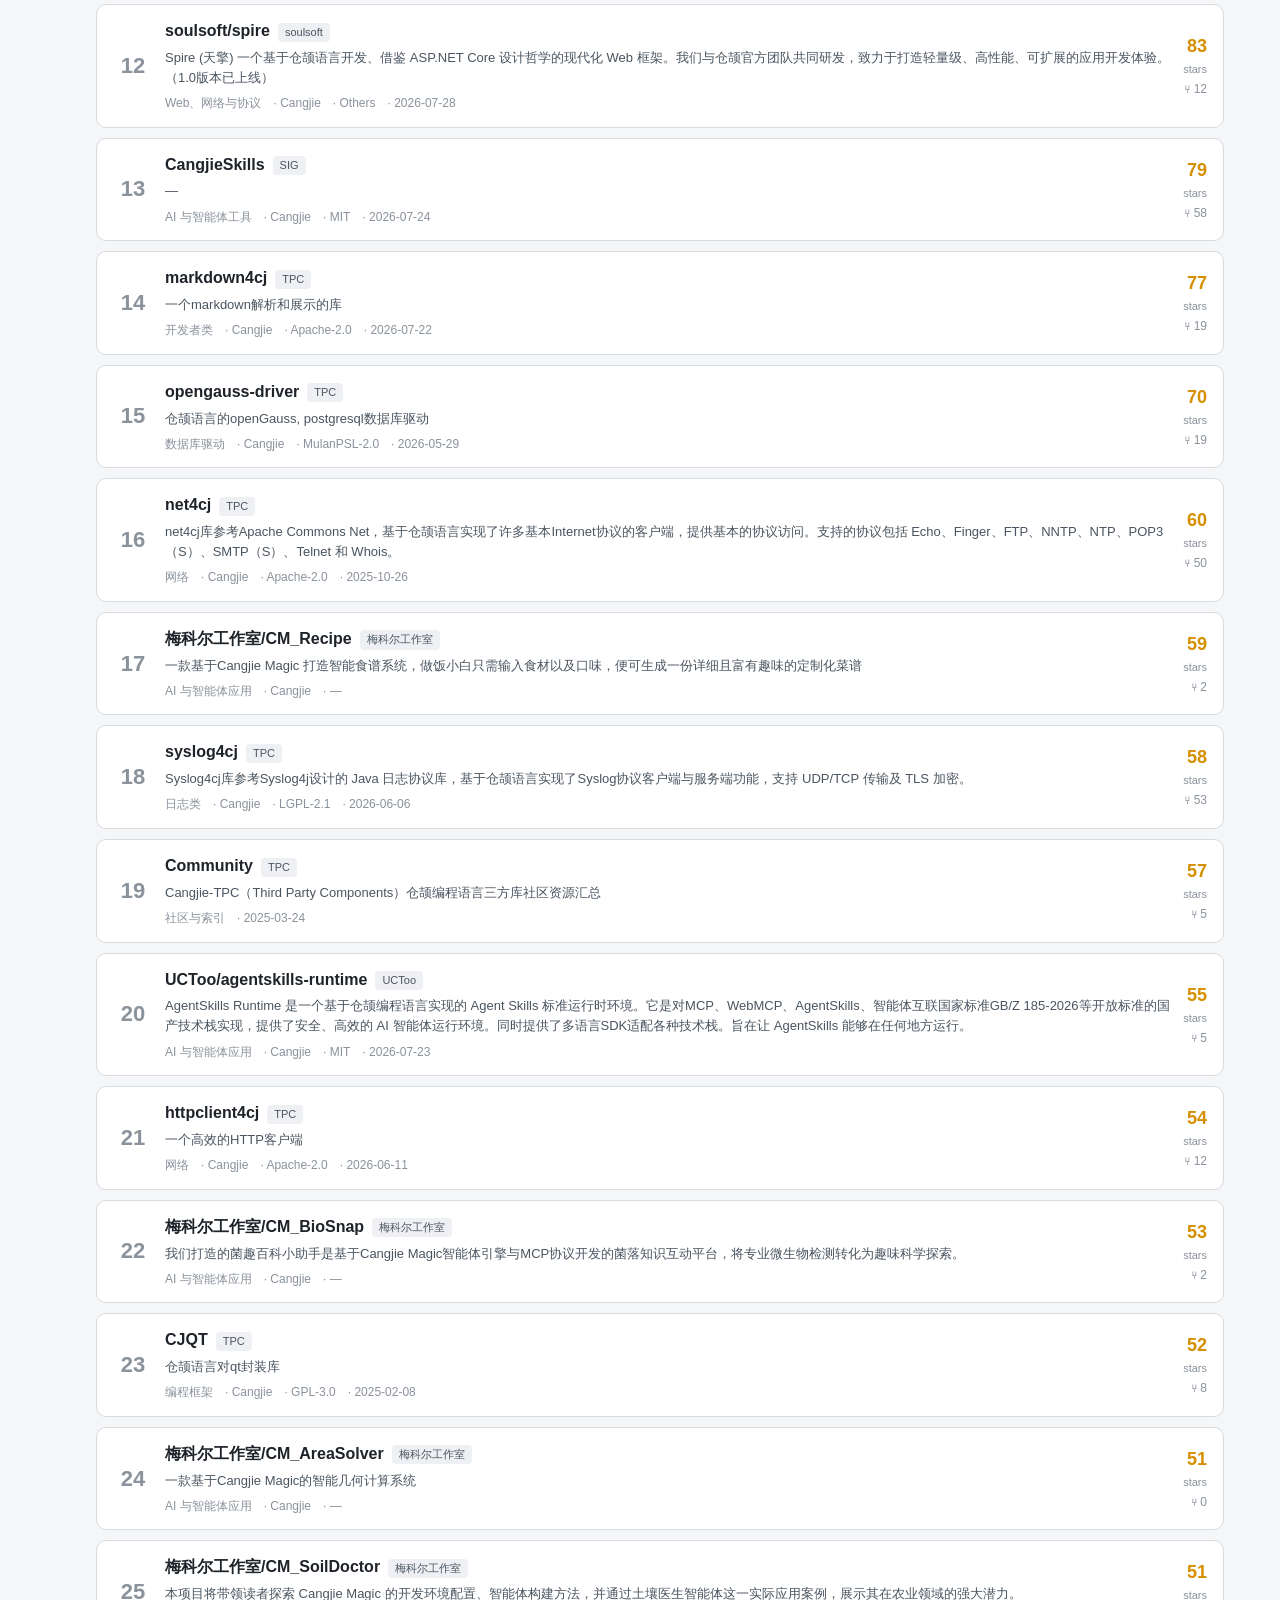
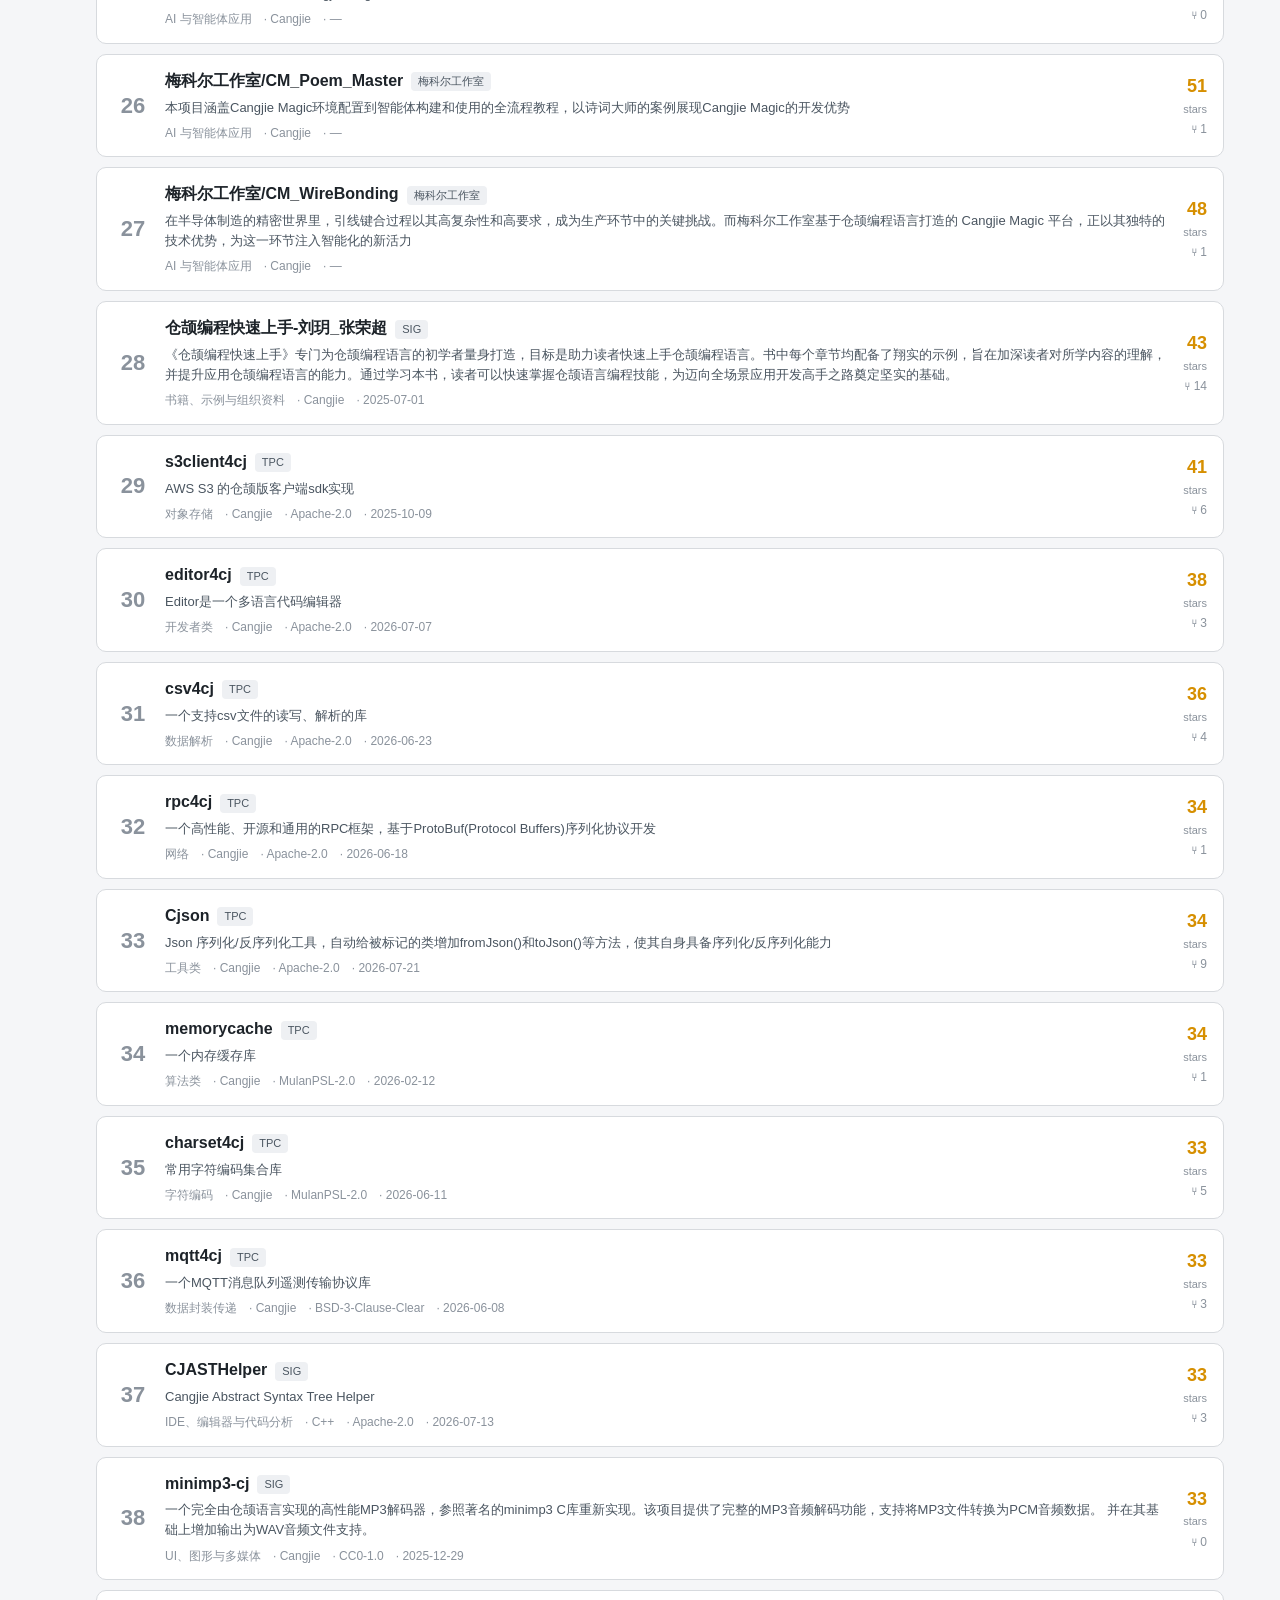
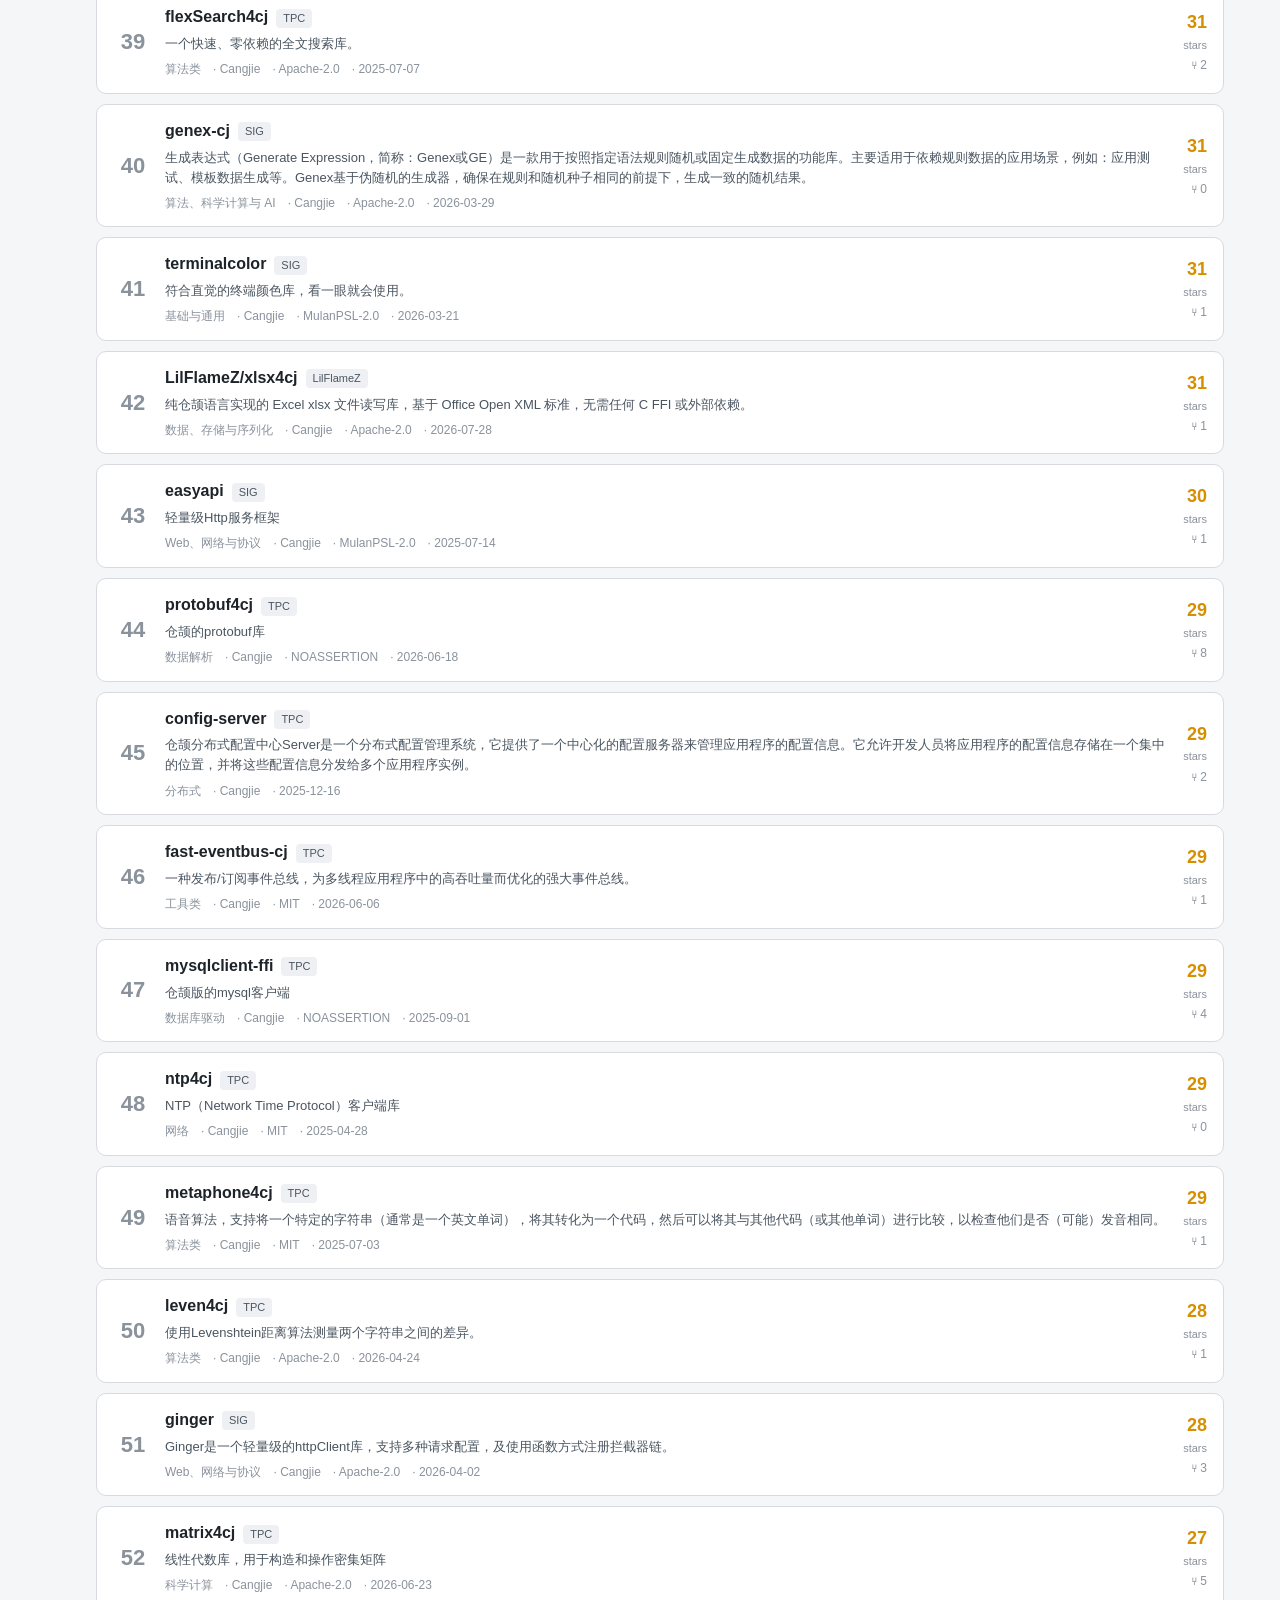
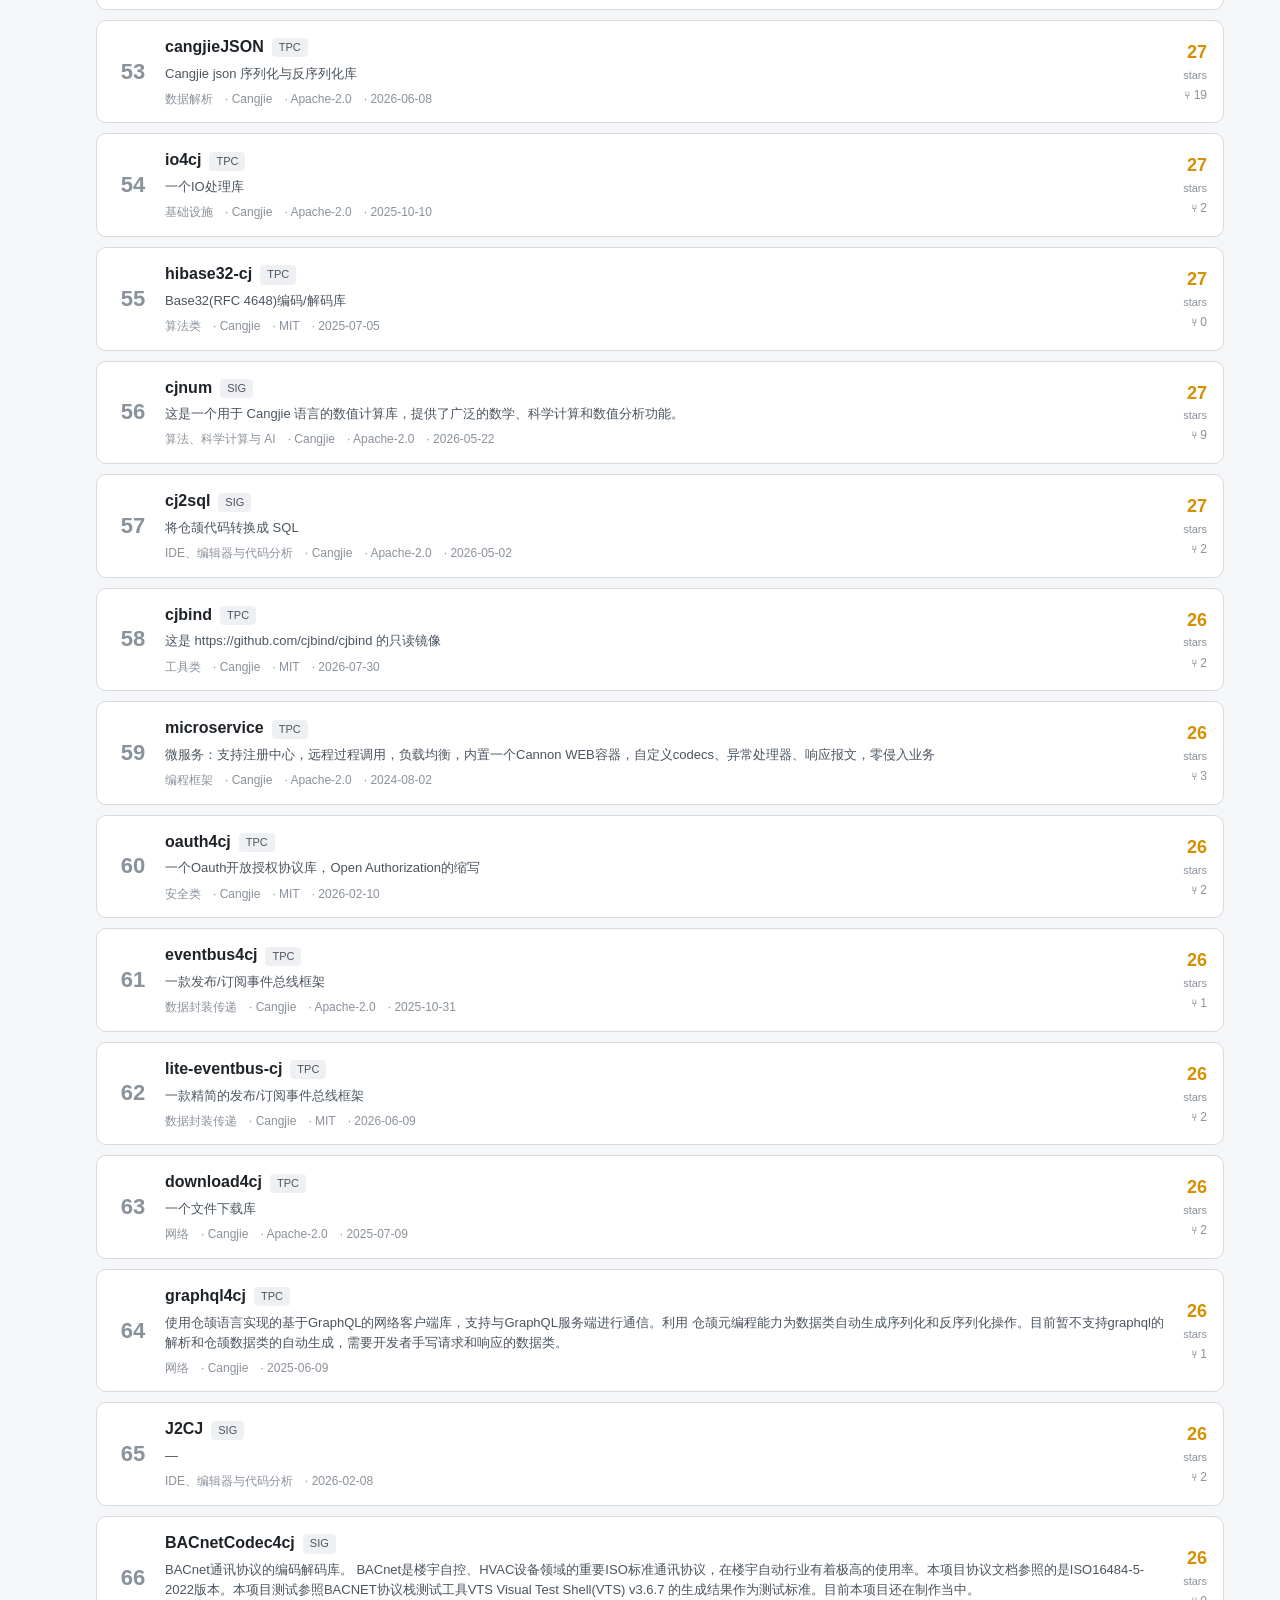
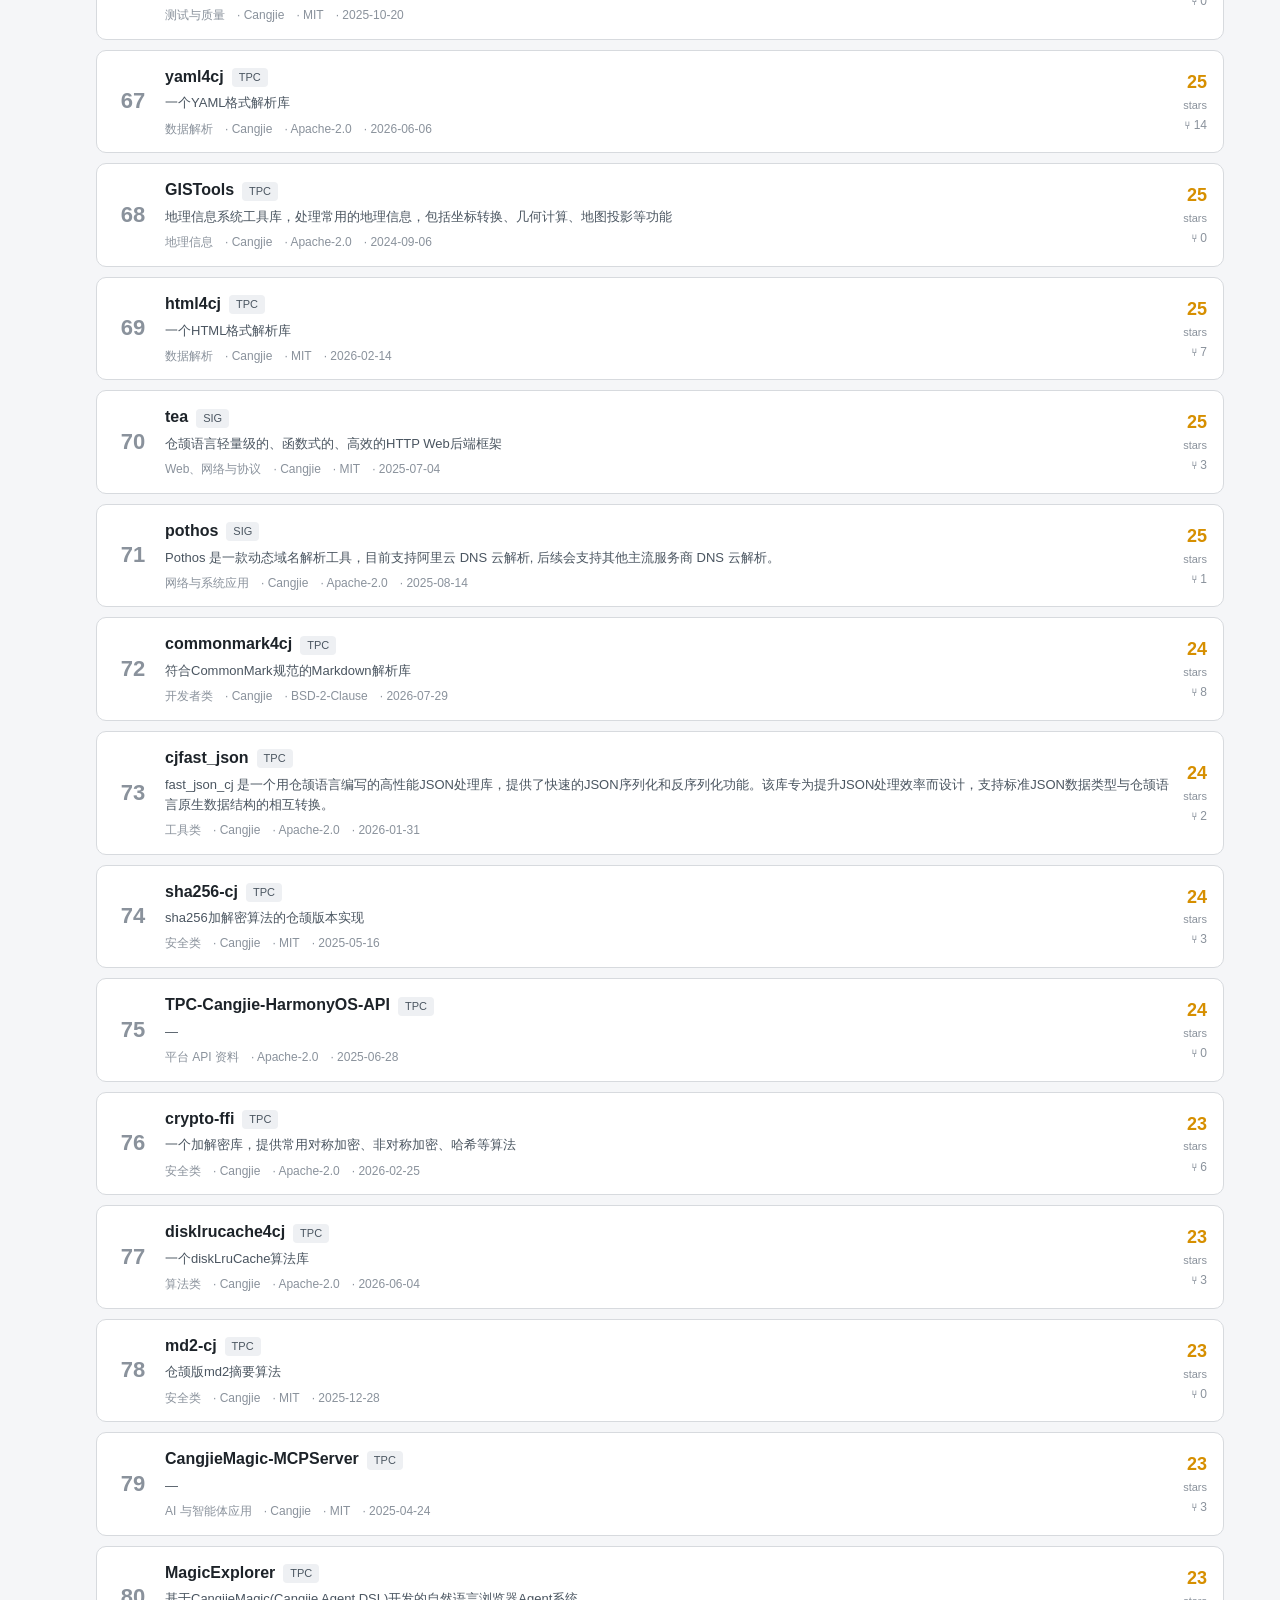
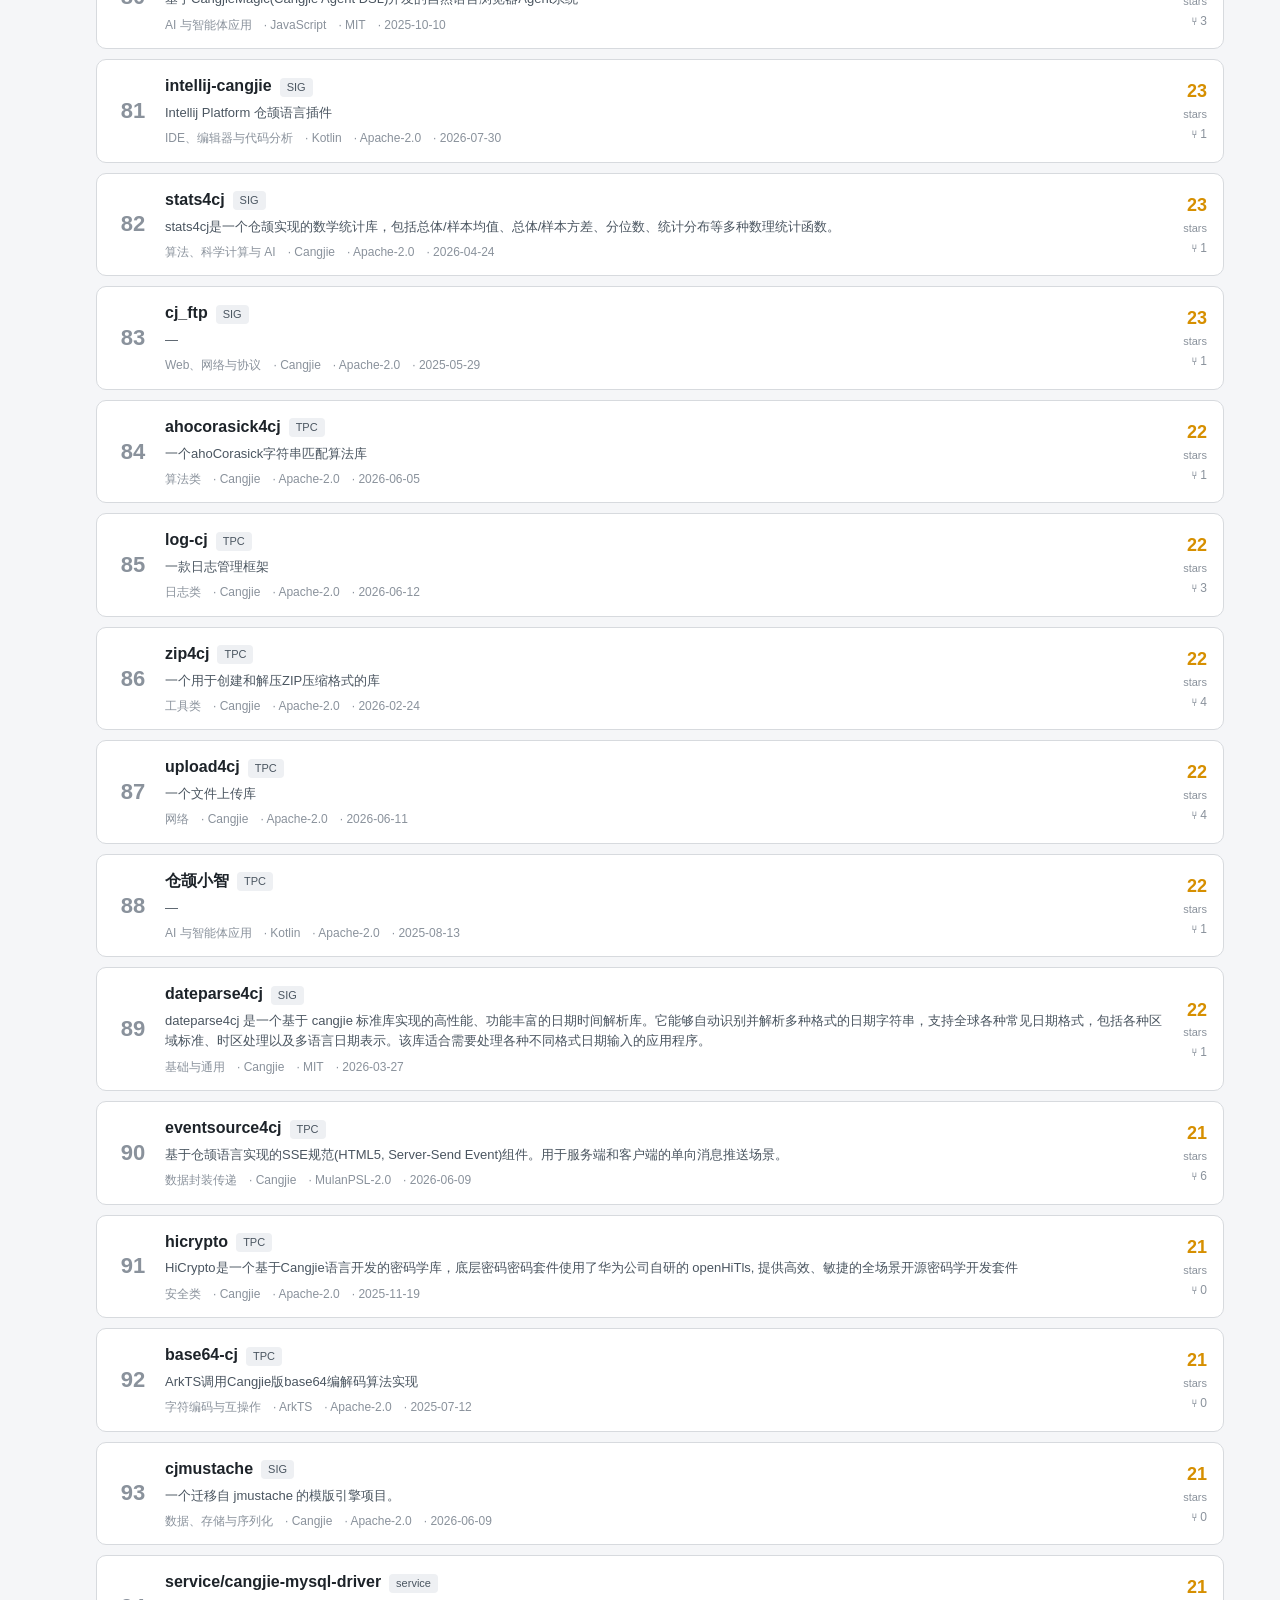
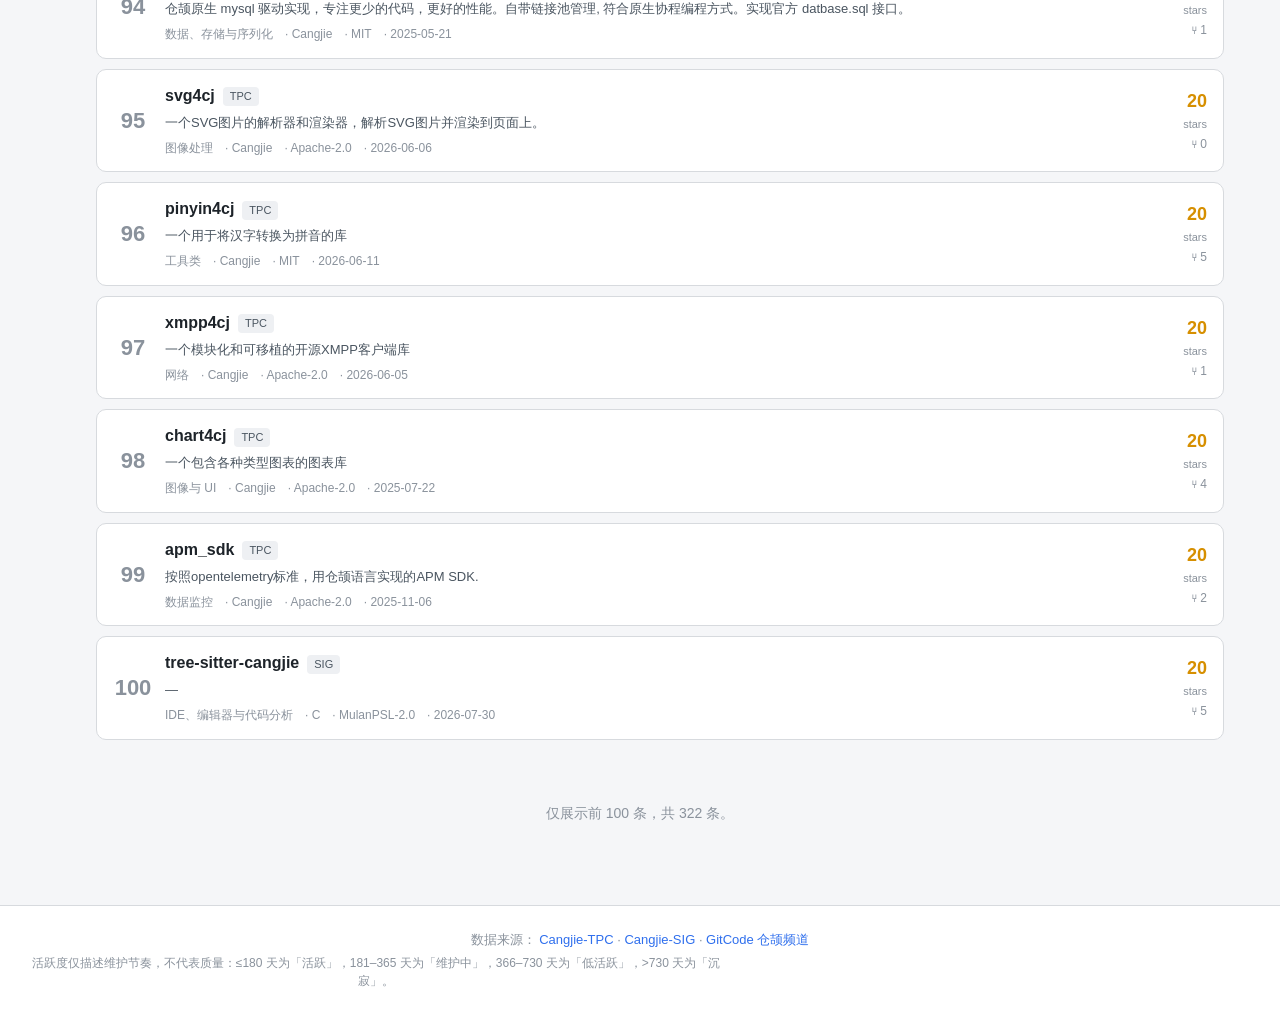
==== commit af7b07aa: "feat: add Wish feature (anonymous submission via Cloudflare Worker + GitHub Issue) 新增「许愿」功能：右上角入口 + " ====
--- a/index.html
+++ b/index.html
@@ -21,10 +21,17 @@
 <body>
   <header class="site-header">
     <div class="header-inner">
-      <button class="theme-toggle" id="theme-toggle" type="button" title="切换主题" aria-label="切换主题">
-        <span class="theme-icon" id="theme-icon" aria-hidden="true">🖥️</span>
-        <span class="theme-label" id="theme-label">自动</span>
-      </button>
+      <div class="header-actions">
+        <button class="wish-btn" id="wish-btn" type="button" title="提交许愿：希望仓颉社区建设的三方库或工具" aria-label="许愿">
+          <span class="wish-icon" aria-hidden="true">🎯</span>
+          <span class="wish-label">许愿</span>
+          <span class="wish-badge" id="wish-count" hidden>0</span>
+        </button>
+        <button class="theme-toggle" id="theme-toggle" type="button" title="切换主题" aria-label="切换主题">
+          <span class="theme-icon" id="theme-icon" aria-hidden="true">🖥️</span>
+          <span class="theme-label" id="theme-label">自动</span>
+        </button>
+      </div>
       <h1>仓颉生态榜单</h1>
       <p class="subtitle">
         GitCode Cangjie Ecosystem · 数据快照 <time id="snapshot-date">—</time>
@@ -84,6 +91,7 @@
     </article>
   </template>
 
+  <script src="config.js"></script>
   <script src="main.js"></script>
 </body>
 </html>
--- a/style.css
+++ b/style.css
@@ -92,13 +92,18 @@
   margin: 0 auto;
 }
 
-/* ====== 主题切换按钮 ====== */
-.theme-toggle {
+/* ====== 右上角操作区（许愿 + 主题切换） ====== */
+.header-actions {
   position: absolute;
   top: 0;
   right: 0;
   display: inline-flex;
   align-items: center;
+  gap: 8px;
+}
+.theme-toggle {
+  display: inline-flex;
+  align-items: center;
   gap: 6px;
   padding: 6px 12px;
   border: 1px solid var(--border);
@@ -125,6 +130,259 @@
 @media (max-width: 640px) {
   .theme-toggle { padding: 5px 10px; font-size: 12px; }
   .theme-toggle .theme-label { display: none; }
+}
+
+/* ====== 许愿按钮 ====== */
+.wish-btn {
+  display: inline-flex;
+  align-items: center;
+  gap: 6px;
+  padding: 6px 12px;
+  border: 1px solid var(--accent);
+  border-radius: 8px;
+  background: var(--accent-soft);
+  color: var(--accent);
+  font: inherit;
+  font-size: 13px;
+  font-weight: 600;
+  line-height: 1;
+  cursor: pointer;
+  user-select: none;
+  transition: all .12s;
+}
+.wish-btn:hover {
+  background: var(--accent);
+  color: #fff;
+  border-color: var(--accent);
+}
+.wish-btn:active { transform: translateY(1px); }
+.wish-btn[disabled] {
+  opacity: .55;
+  cursor: not-allowed;
+  border-color: var(--border);
+  background: var(--bg-soft);
+  color: var(--text-mute);
+}
+.wish-btn .wish-icon { font-size: 14px; line-height: 1; }
+.wish-badge {
+  display: inline-flex;
+  align-items: center;
+  justify-content: center;
+  min-width: 18px;
+  height: 18px;
+  padding: 0 5px;
+  border-radius: 9px;
+  background: var(--accent);
+  color: #fff;
+  font-size: 11px;
+  font-weight: 700;
+  line-height: 1;
+}
+.wish-btn:hover .wish-badge {
+  background: #fff;
+  color: var(--accent);
+}
+@media (max-width: 640px) {
+  .wish-btn { padding: 5px 10px; font-size: 12px; }
+  .wish-btn .wish-label { display: none; }
+}
+
+/* ====== 许愿弹窗 ====== */
+.wish-overlay {
+  position: fixed;
+  inset: 0;
+  z-index: 1000;
+  display: flex;
+  align-items: center;
+  justify-content: center;
+  padding: 16px;
+  background: rgba(0,0,0,.5);
+  backdrop-filter: blur(2px);
+  animation: wish-fade-in .15s ease-out;
+}
+@keyframes wish-fade-in { from { opacity: 0; } to { opacity: 1; } }
+.wish-modal {
+  width: 100%;
+  max-width: 560px;
+  max-height: 90vh;
+  overflow-y: auto;
+  background: var(--bg-elev);
+  border: 1px solid var(--border);
+  border-radius: 12px;
+  box-shadow: var(--shadow-hover);
+  padding: 24px;
+  animation: wish-slide-up .2s ease-out;
+}
+@keyframes wish-slide-up {
+  from { transform: translateY(12px); opacity: 0; }
+  to { transform: translateY(0); opacity: 1; }
+}
+.wish-modal h2 {
+  margin: 0 0 4px;
+  font-size: 20px;
+  font-weight: 700;
+}
+.wish-modal .wish-intro {
+  margin: 0 0 18px;
+  color: var(--text-soft);
+  font-size: 13px;
+  line-height: 1.5;
+}
+.wish-close {
+  position: absolute;
+  top: 12px;
+  right: 12px;
+  width: 28px;
+  height: 28px;
+  border: none;
+  border-radius: 6px;
+  background: transparent;
+  color: var(--text-mute);
+  font-size: 18px;
+  cursor: pointer;
+  transition: all .12s;
+}
+.wish-close:hover { background: var(--bg-soft); color: var(--text); }
+.wish-modal-wrap { position: relative; }
+.wish-form .field {
+  margin-bottom: 14px;
+}
+.wish-form label.field-label {
+  display: block;
+  margin-bottom: 4px;
+  font-size: 13px;
+  font-weight: 600;
+  color: var(--text);
+}
+.wish-form .field-hint {
+  font-size: 12px;
+  color: var(--text-mute);
+  margin-top: 3px;
+}
+.wish-form .required { color: #d63b3b; }
+.wish-form input[type="text"],
+.wish-form input[type="email"],
+.wish-form input[type="url"],
+.wish-form select,
+.wish-form textarea {
+  width: 100%;
+  padding: 8px 10px;
+  border: 1px solid var(--border);
+  border-radius: 6px;
+  background: var(--bg);
+  color: var(--text);
+  font: inherit;
+  font-size: 14px;
+  line-height: 1.5;
+  transition: border-color .12s, box-shadow .12s;
+}
+.wish-form input:focus,
+.wish-form select:focus,
+.wish-form textarea:focus {
+  outline: none;
+  border-color: var(--accent);
+  box-shadow: 0 0 0 3px var(--accent-soft);
+}
+.wish-form textarea {
+  min-height: 80px;
+  resize: vertical;
+  font-family: inherit;
+}
+.wish-form .field-row {
+  display: grid;
+  grid-template-columns: 1fr 1fr;
+  gap: 12px;
+}
+@media (max-width: 560px) {
+  .wish-form .field-row { grid-template-columns: 1fr; }
+}
+.wish-turnstile {
+  margin: 4px 0 14px;
+  min-height: 65px;
+  display: flex;
+  align-items: center;
+}
+.wish-actions {
+  display: flex;
+  align-items: center;
+  gap: 10px;
+  margin-top: 6px;
+}
+.wish-submit {
+  flex: 1;
+  padding: 10px 16px;
+  border: none;
+  border-radius: 8px;
+  background: var(--accent);
+  color: #fff;
+  font: inherit;
+  font-size: 14px;
+  font-weight: 600;
+  cursor: pointer;
+  transition: all .12s;
+}
+.wish-submit:hover { filter: brightness(1.08); }
+.wish-submit:active { transform: translateY(1px); }
+.wish-submit[disabled] {
+  opacity: .6;
+  cursor: not-allowed;
+  filter: none;
+}
+.wish-cancel {
+  padding: 10px 14px;
+  border: 1px solid var(--border);
+  border-radius: 8px;
+  background: transparent;
+  color: var(--text-soft);
+  font: inherit;
+  font-size: 14px;
+  cursor: pointer;
+}
+.wish-cancel:hover { background: var(--bg-soft); color: var(--text); }
+
+/* 提交后状态视图 */
+.wish-result {
+  text-align: center;
+  padding: 24px 8px;
+}
+.wish-result .result-icon {
+  font-size: 42px;
+  line-height: 1;
+  margin-bottom: 12px;
+}
+.wish-result h3 {
+  margin: 0 0 8px;
+  font-size: 18px;
+  font-weight: 700;
+}
+.wish-result p {
+  margin: 0 0 14px;
+  color: var(--text-soft);
+  font-size: 14px;
+  line-height: 1.5;
+}
+.wish-result .result-link {
+  display: inline-block;
+  margin-bottom: 16px;
+  padding: 8px 16px;
+  border: 1px solid var(--accent);
+  border-radius: 8px;
+  color: var(--accent);
+  font-size: 13px;
+  font-weight: 600;
+  text-decoration: none;
+}
+.wish-result .result-link:hover {
+  background: var(--accent-soft);
+}
+.wish-error {
+  margin: 10px 0 0;
+  padding: 8px 12px;
+  border-radius: 6px;
+  background: rgba(214, 59, 59, .12);
+  color: #d63b3b;
+  font-size: 13px;
+  line-height: 1.5;
 }
 .site-header h1 {
   margin: 0 0 6px;
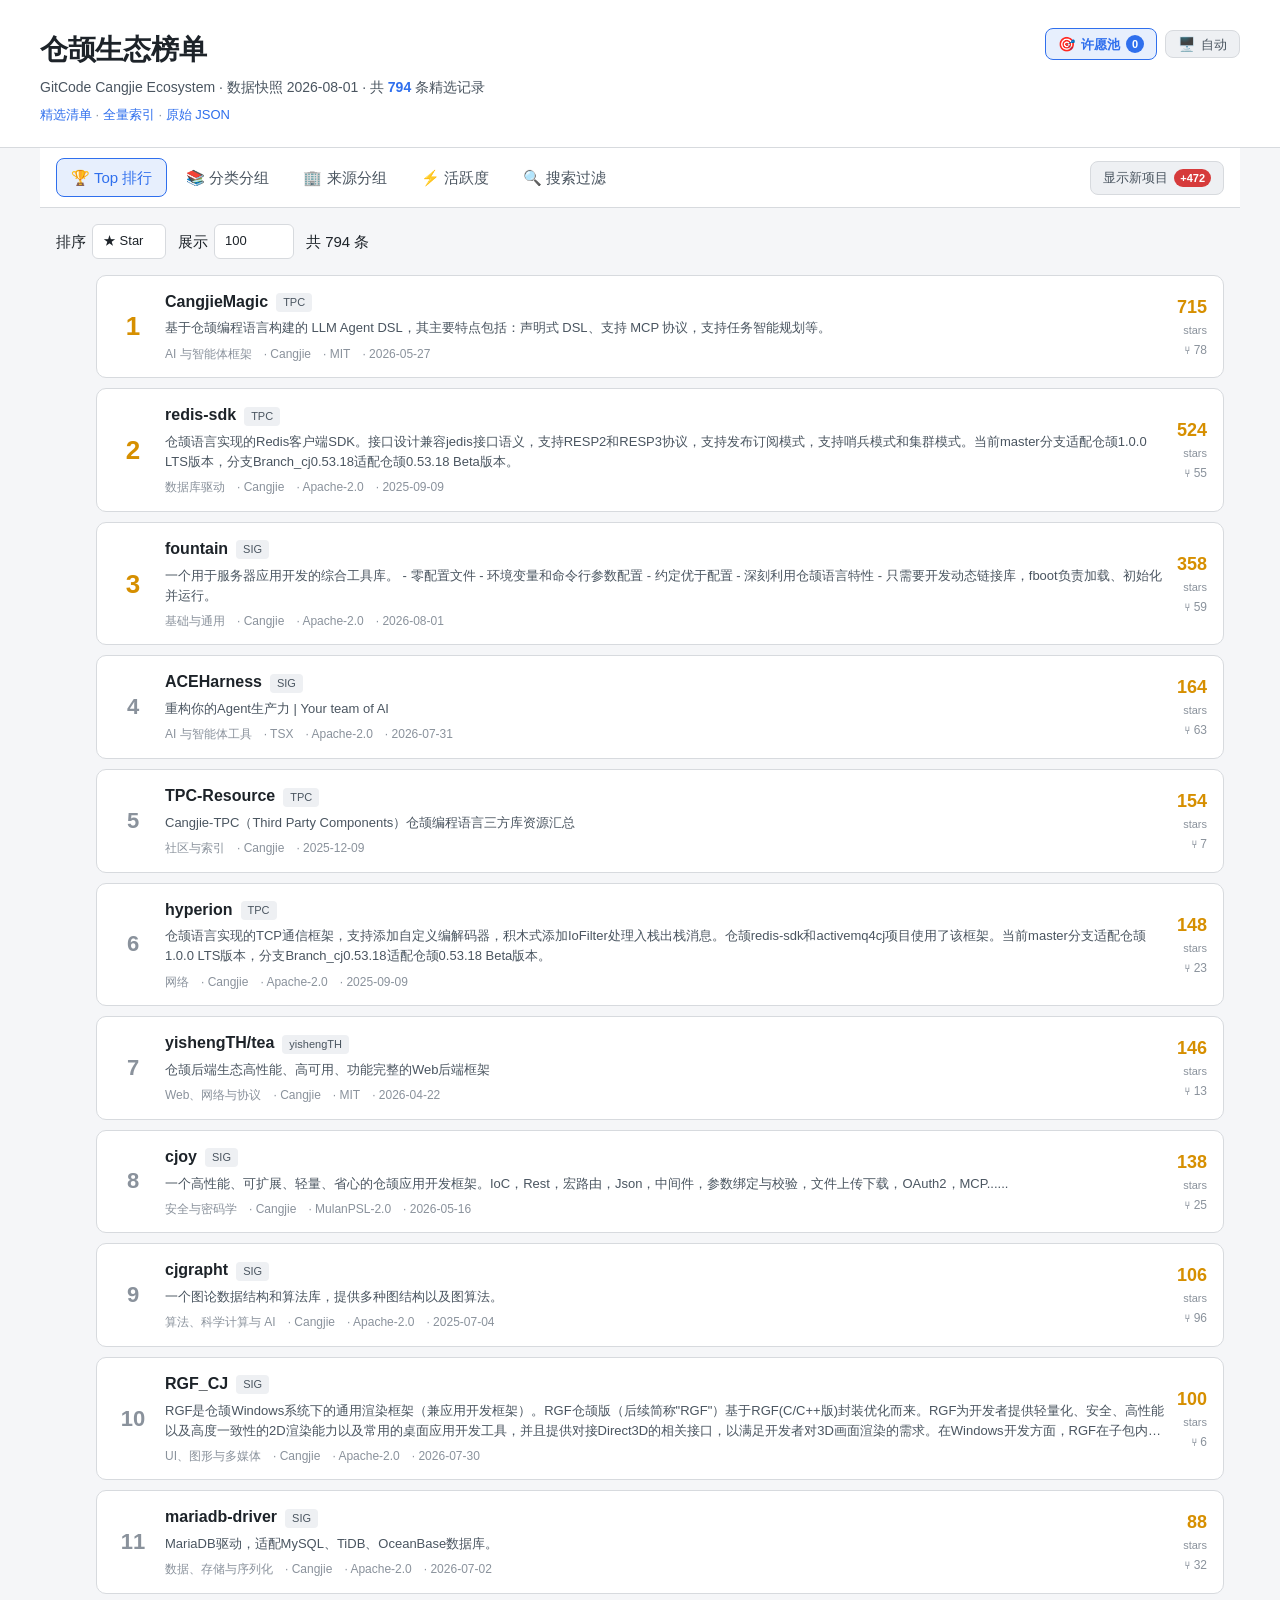
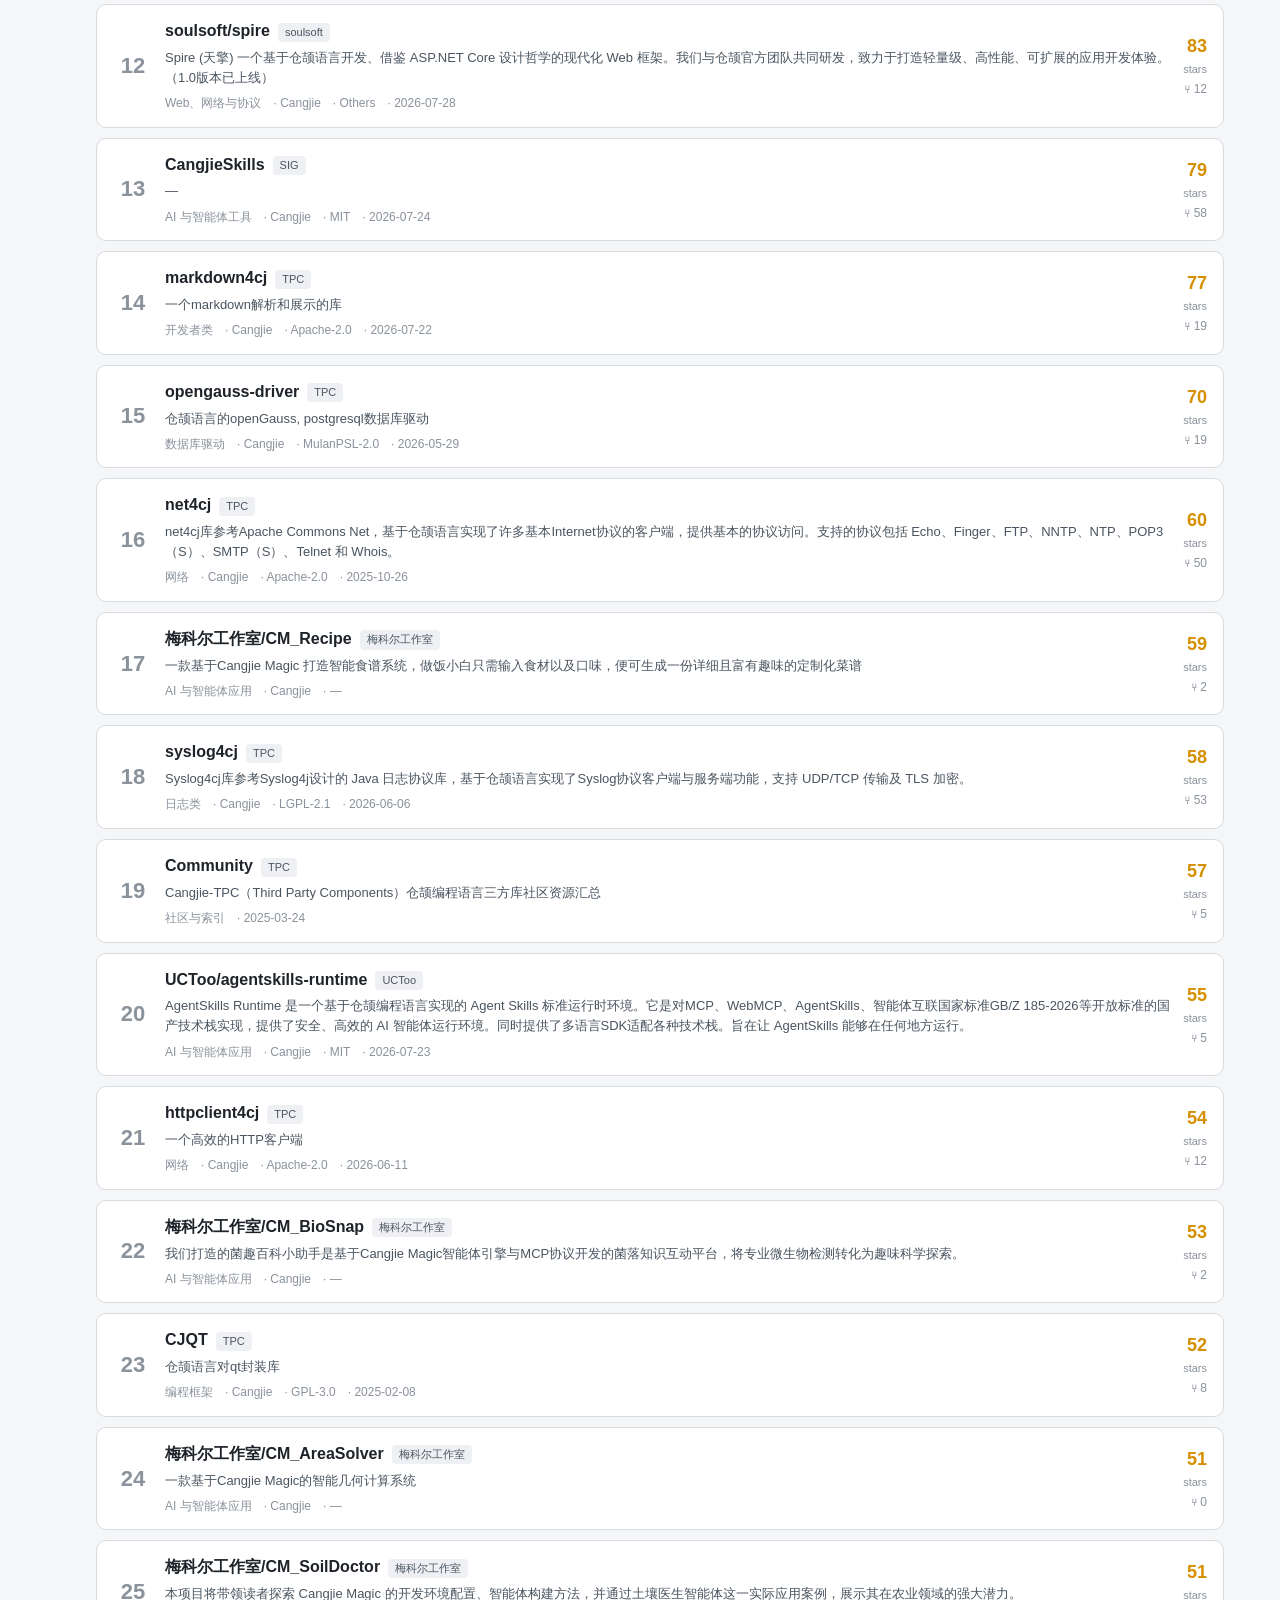
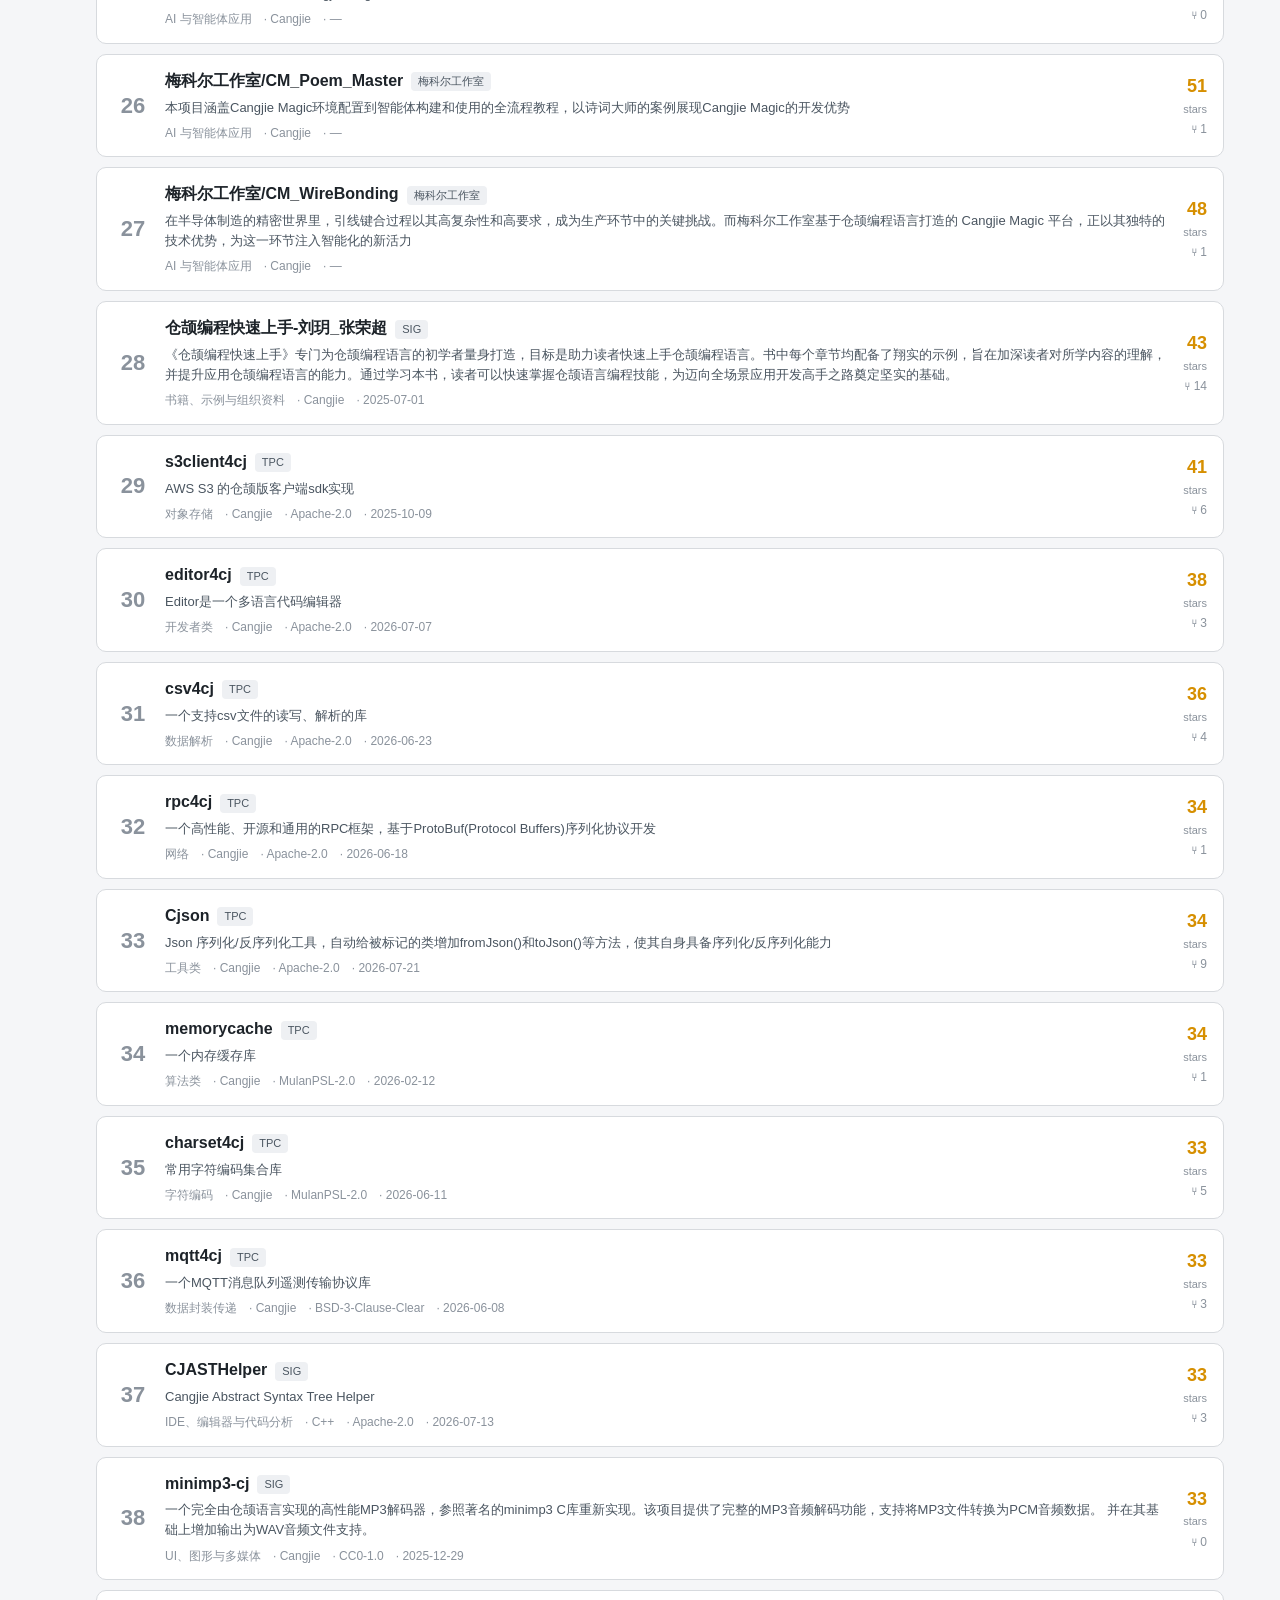
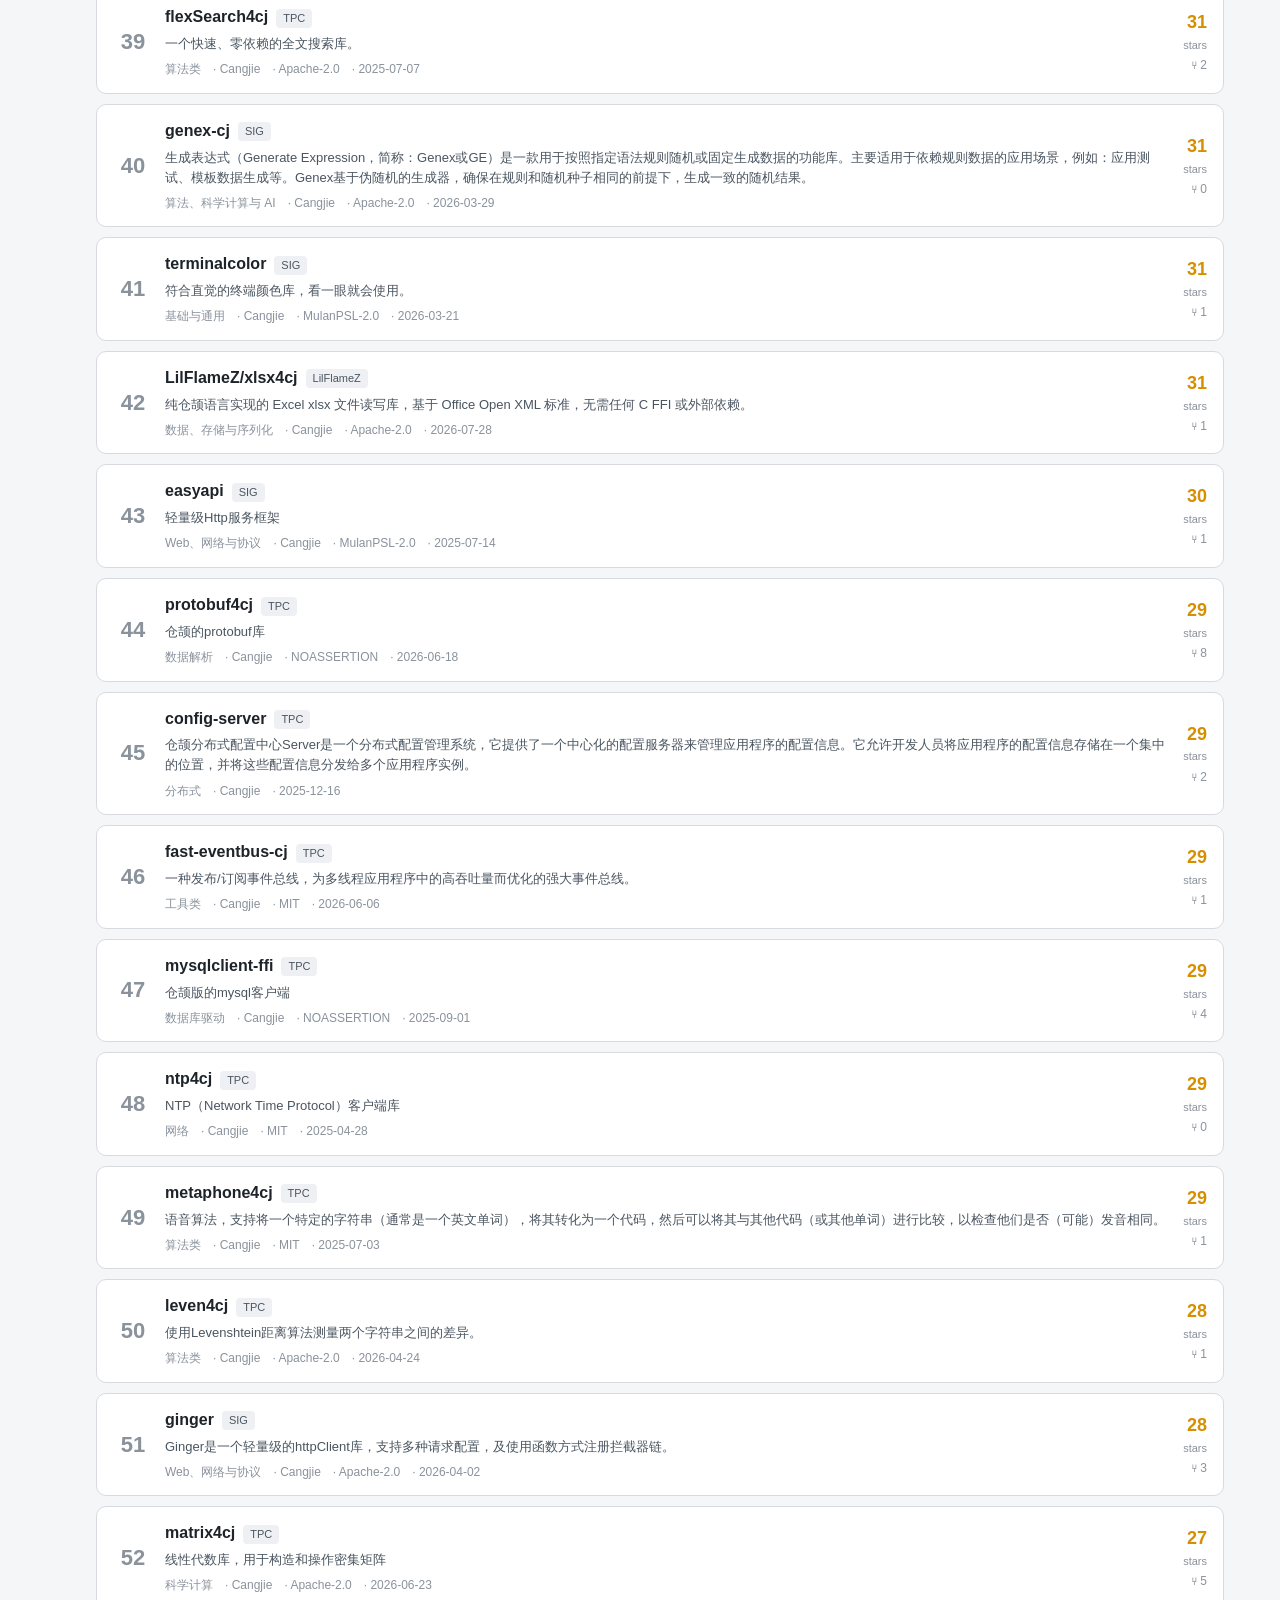
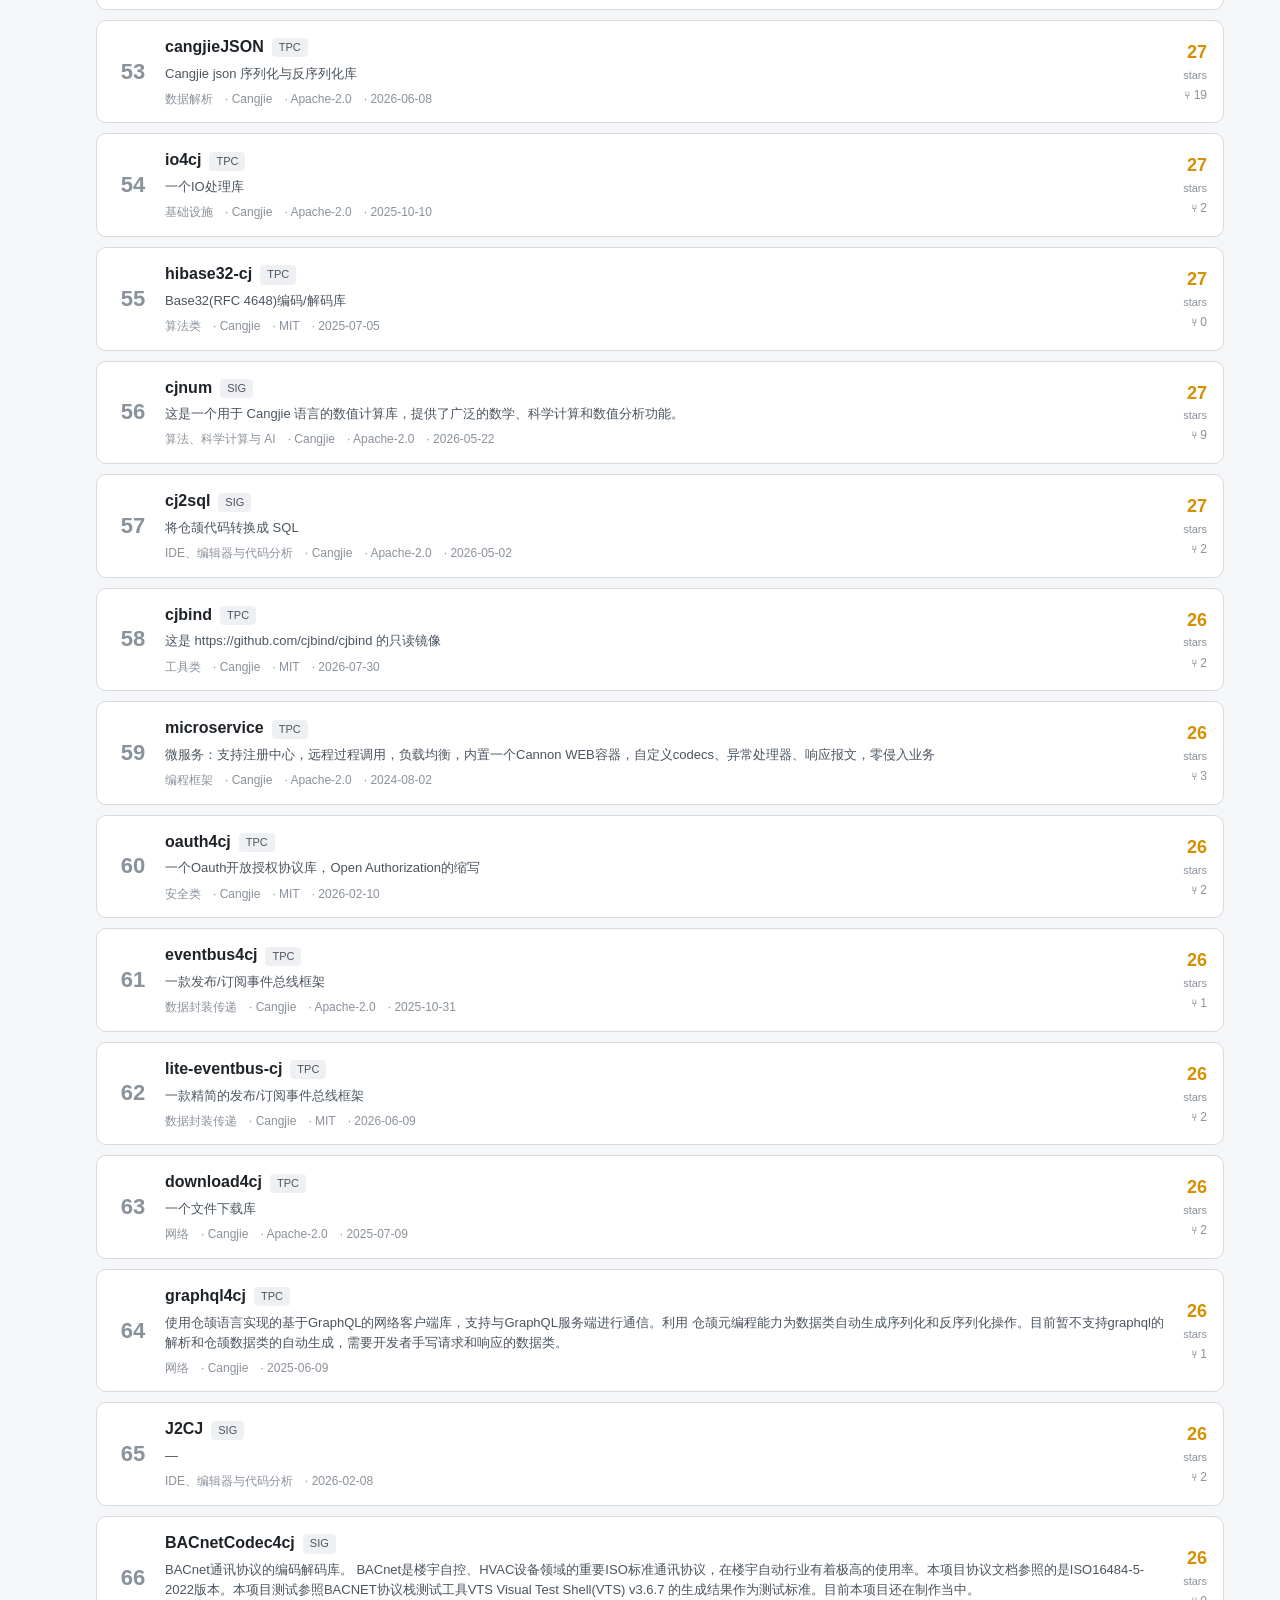
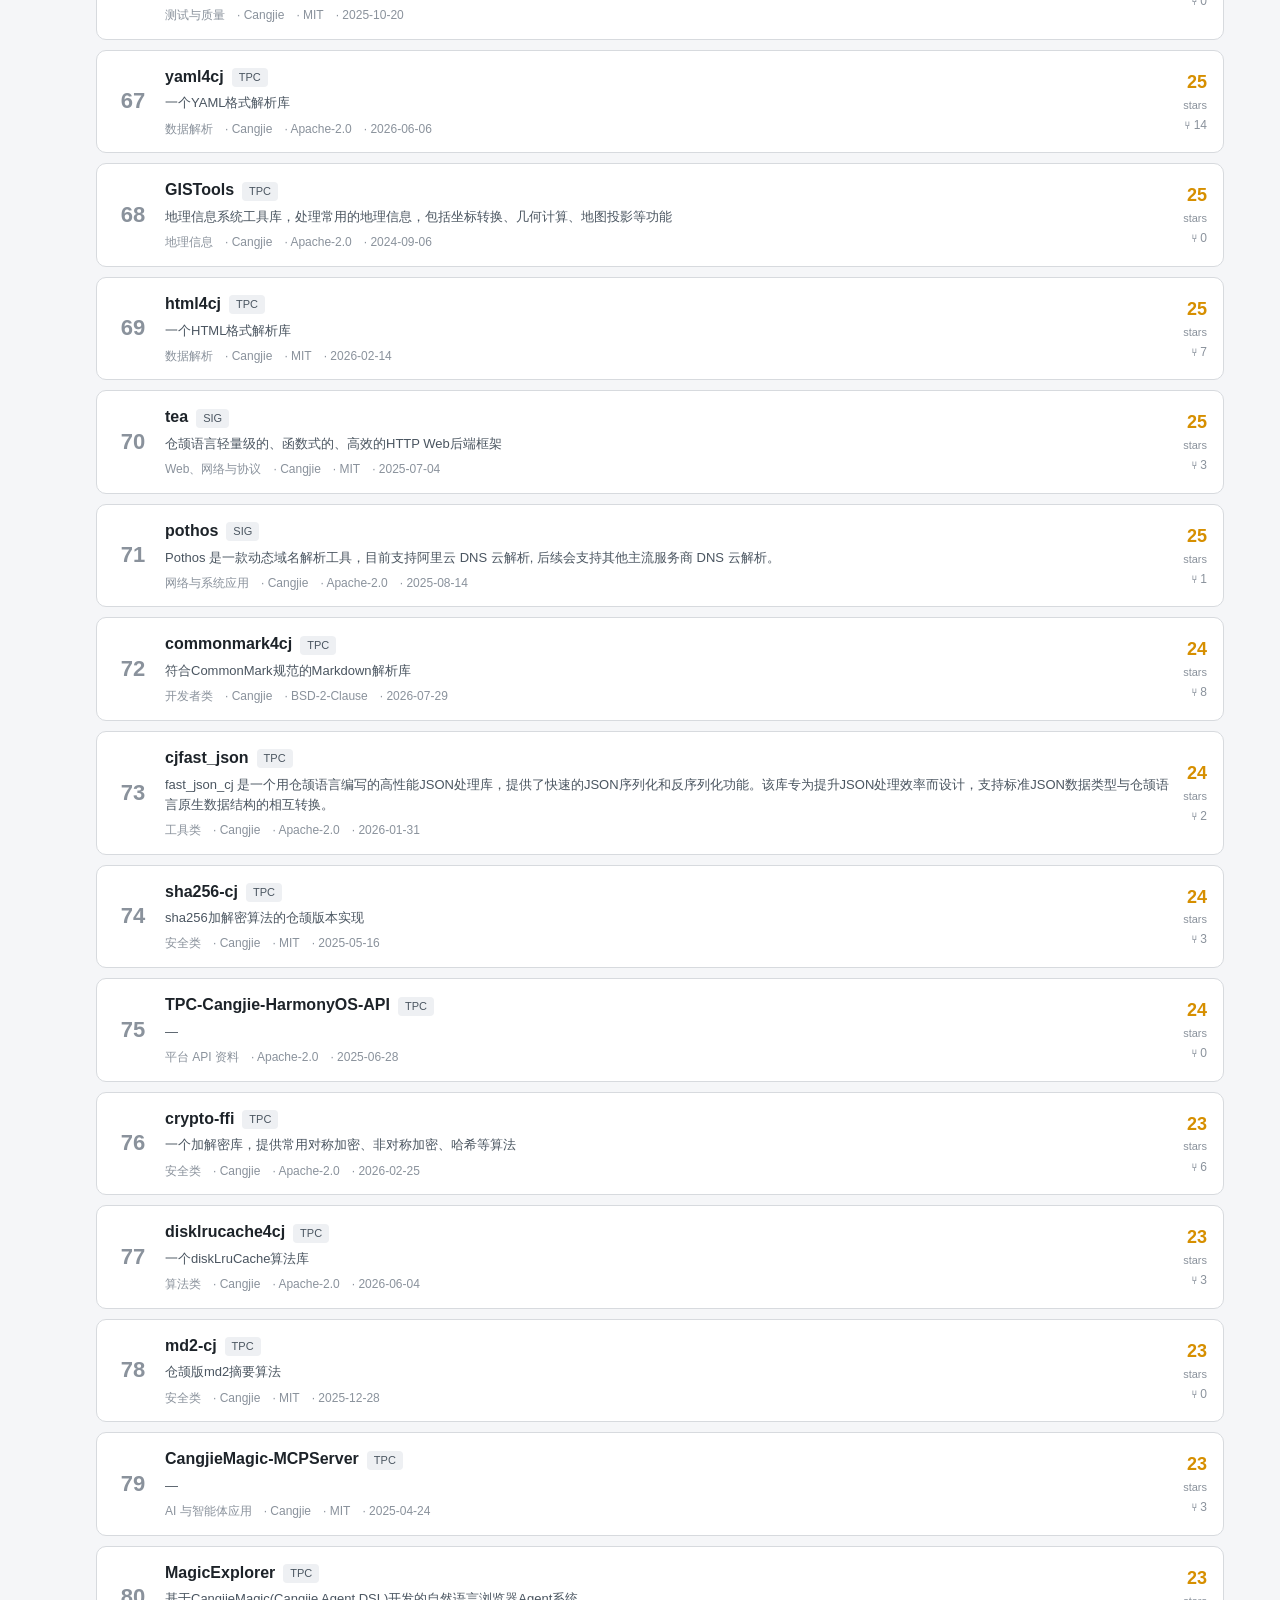
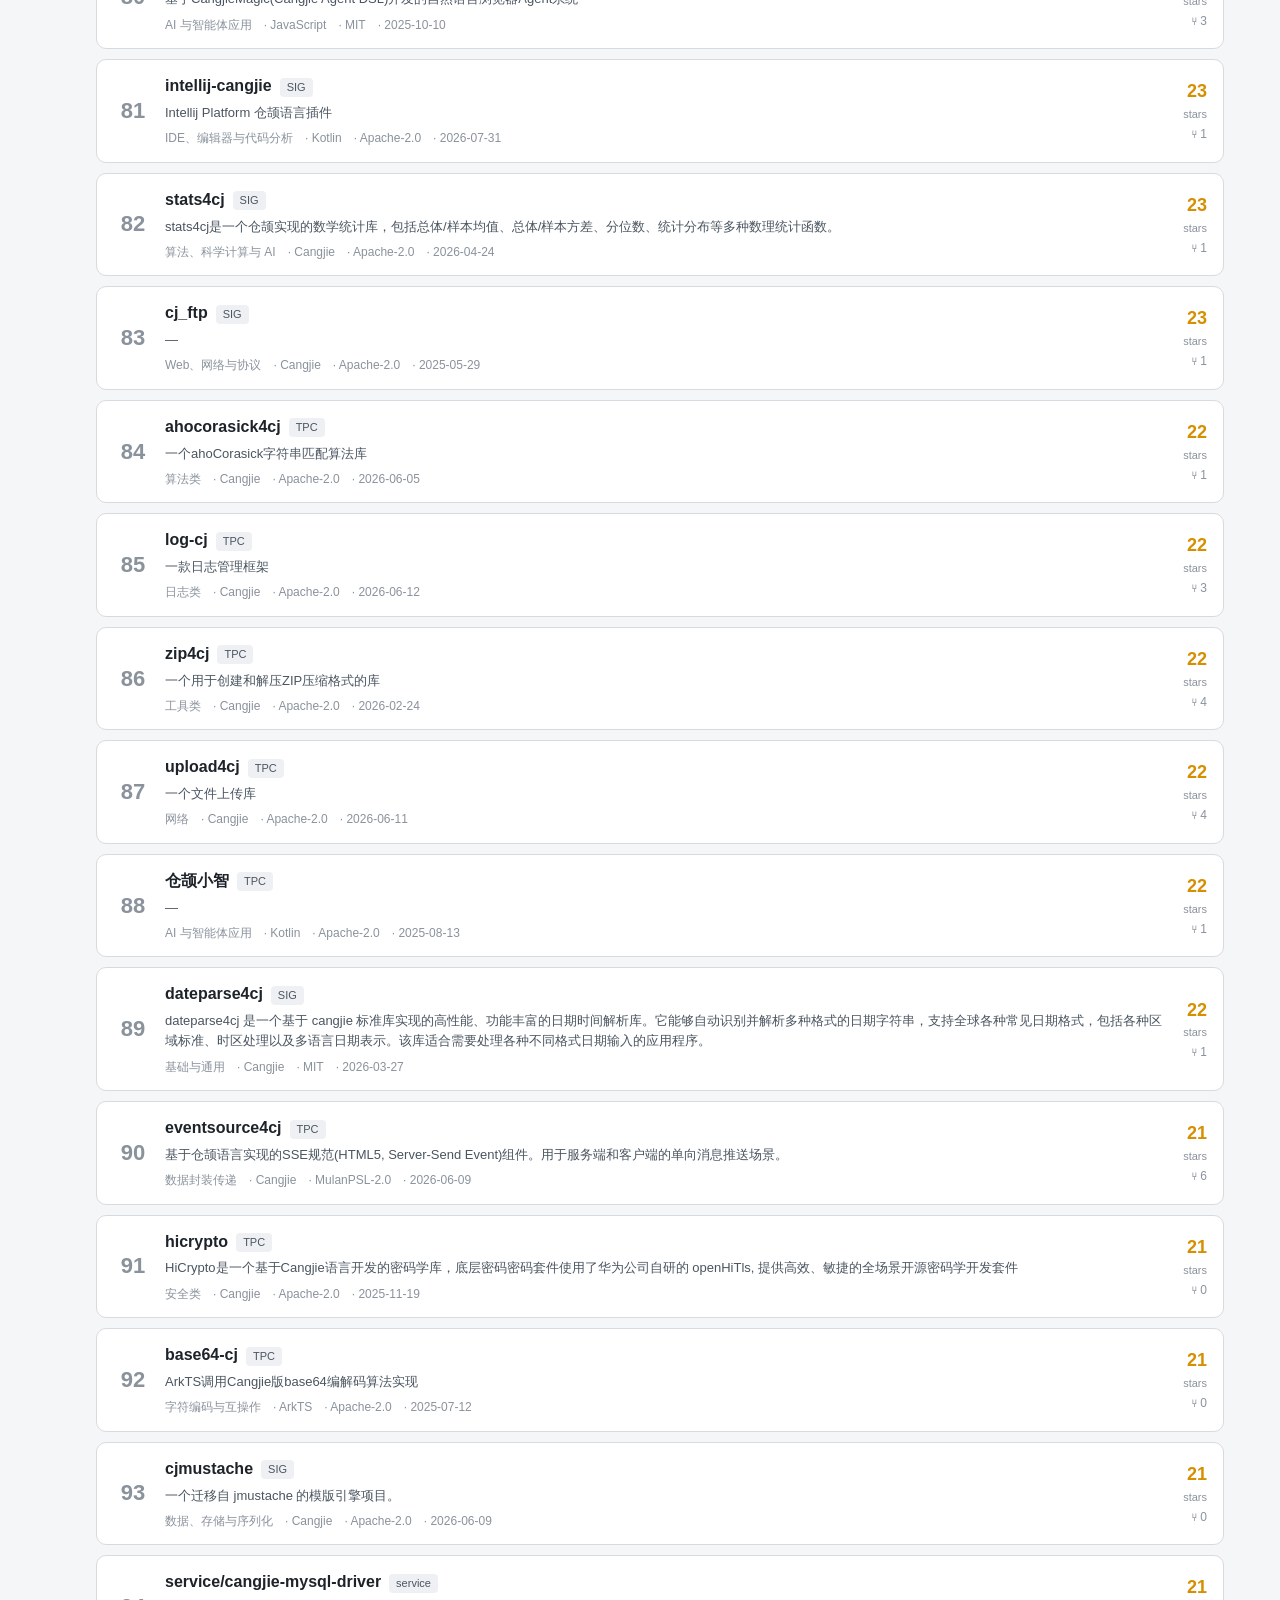
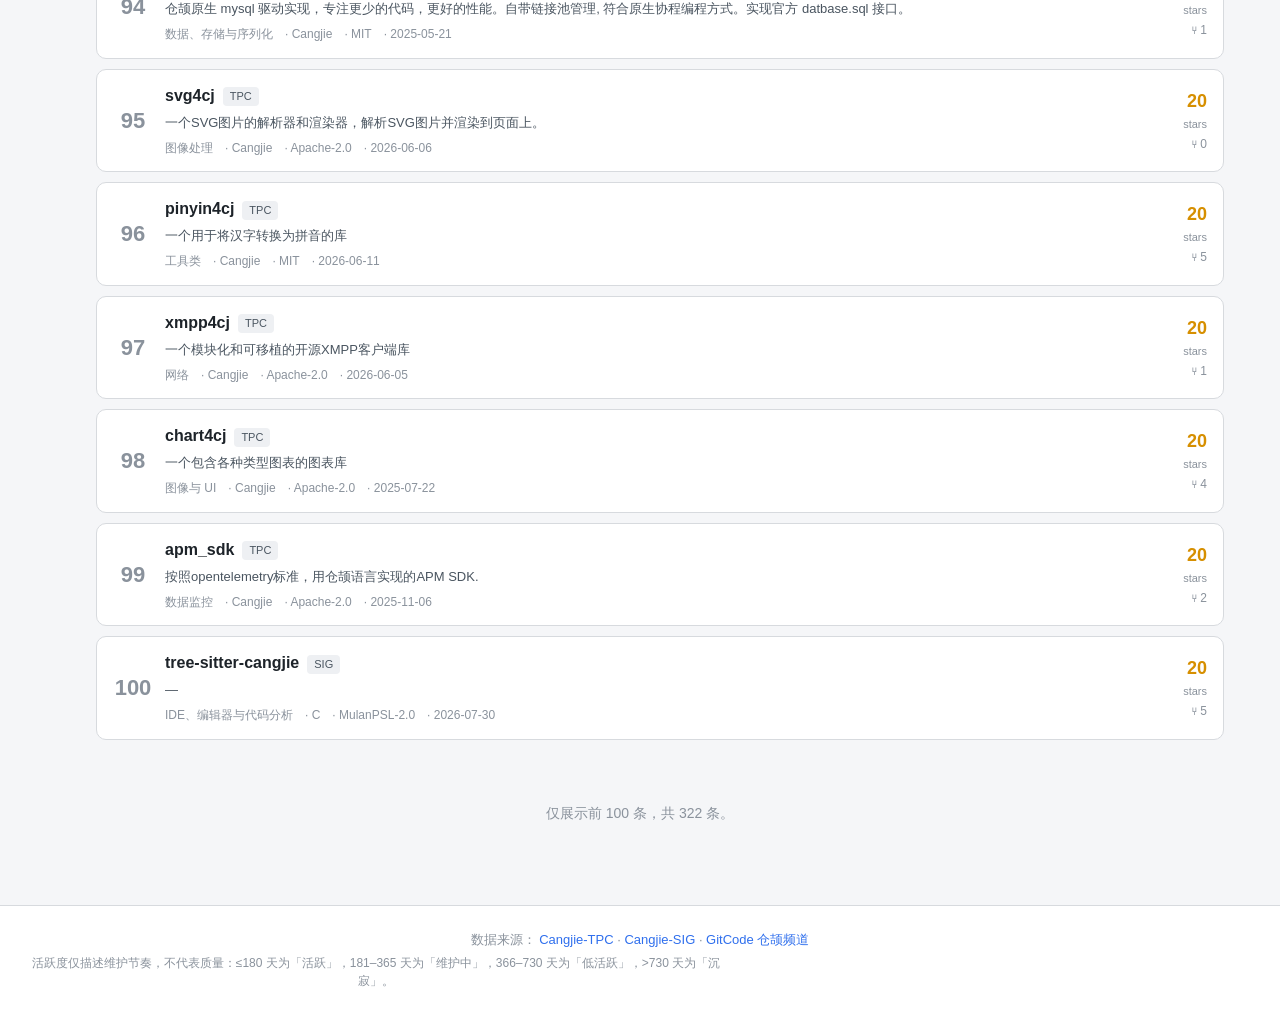
==== commit e76c2742: "feat(wish): 许愿池 v2 — D1 自闭环存储、列表/详情/+1、多竞品、查重 将原「许愿」按钮升级为「许愿池」入口，所有数据存储在 Cloudflare D1， 不再依赖 GitHub " ====
--- a/index.html
+++ b/index.html
@@ -22,9 +22,9 @@
   <header class="site-header">
     <div class="header-inner">
       <div class="header-actions">
-        <button class="wish-btn" id="wish-btn" type="button" title="提交许愿：希望仓颉社区建设的三方库或工具" aria-label="许愿">
+        <button class="wish-btn" id="wish-btn" type="button" title="查看许愿池并提交新许愿" aria-label="许愿池">
           <span class="wish-icon" aria-hidden="true">🎯</span>
-          <span class="wish-label">许愿</span>
+          <span class="wish-label">许愿池</span>
           <span class="wish-badge" id="wish-count" hidden>0</span>
         </button>
         <button class="theme-toggle" id="theme-toggle" type="button" title="切换主题" aria-label="切换主题">
--- a/style.css
+++ b/style.css
@@ -383,6 +383,322 @@
   color: #d63b3b;
   font-size: 13px;
   line-height: 1.5;
+}
+
+/* ====== 许愿池 v2：列表 / 卡片 / 详情 / 排序 / 状态徽章 / 多竞品 / 相似提示 ====== */
+.wish-pool {
+  display: flex;
+  flex-direction: column;
+  gap: 14px;
+}
+.wish-pool-header {
+  display: flex;
+  align-items: center;
+  justify-content: space-between;
+  gap: 10px;
+  flex-wrap: wrap;
+}
+.wish-pool-header h2 {
+  margin: 0;
+  font-size: 18px;
+  font-weight: 700;
+}
+.wish-pool-toolbar {
+  display: flex;
+  align-items: center;
+  gap: 8px;
+  flex-wrap: wrap;
+  margin-top: 4px;
+}
+.wish-pool-toolbar .seg {
+  display: inline-flex;
+  border: 1px solid var(--border);
+  border-radius: 8px;
+  overflow: hidden;
+  background: var(--bg-soft);
+}
+.wish-pool-toolbar .seg button {
+  padding: 6px 10px;
+  border: none;
+  background: transparent;
+  color: var(--text-soft);
+  font: inherit;
+  font-size: 12px;
+  cursor: pointer;
+  transition: all .12s;
+}
+.wish-pool-toolbar .seg button:hover { color: var(--text); }
+.wish-pool-toolbar .seg button.active {
+  background: var(--accent);
+  color: #fff;
+}
+.wish-pool-toolbar .meta {
+  color: var(--text-mute);
+  font-size: 12px;
+}
+
+/* 许愿卡片 */
+.wish-card {
+  border: 1px solid var(--border);
+  border-radius: 10px;
+  background: var(--bg-elev);
+  padding: 14px 16px;
+  cursor: pointer;
+  transition: border-color .12s, box-shadow .12s, transform .08s;
+}
+.wish-card:hover {
+  border-color: var(--accent);
+  box-shadow: var(--shadow);
+}
+.wish-card:active { transform: translateY(1px); }
+.wish-card.is-new {
+  animation: wish-highlight 2s ease-out;
+}
+@keyframes wish-highlight {
+  0% { background: var(--accent-soft); border-color: var(--accent); }
+  100% { background: var(--bg-elev); border-color: var(--border); }
+}
+.wish-card-row {
+  display: flex;
+  align-items: flex-start;
+  gap: 12px;
+}
+.wish-card-main {
+  flex: 1;
+  min-width: 0;
+}
+.wish-card-title {
+  font-size: 15px;
+  font-weight: 600;
+  color: var(--text);
+  margin: 0 0 4px;
+  word-break: break-word;
+}
+.wish-card-meta {
+  display: flex;
+  align-items: center;
+  gap: 8px;
+  flex-wrap: wrap;
+  font-size: 12px;
+  color: var(--text-mute);
+}
+.wish-card-meta .cat {
+  padding: 2px 8px;
+  border-radius: 4px;
+  background: var(--tag-bg);
+  color: var(--tag-text);
+  font-weight: 500;
+}
+.wish-card-side {
+  display: flex;
+  align-items: center;
+  gap: 10px;
+  flex-shrink: 0;
+}
+.wish-upvote {
+  display: inline-flex;
+  flex-direction: column;
+  align-items: center;
+  padding: 6px 12px;
+  border: 1px solid var(--border);
+  border-radius: 8px;
+  background: var(--bg-soft);
+  color: var(--text-soft);
+  font: inherit;
+  cursor: pointer;
+  transition: all .12s;
+  min-width: 56px;
+}
+.wish-upvote:hover {
+  border-color: var(--accent);
+  color: var(--accent);
+  background: var(--accent-soft);
+}
+.wish-upvote.voted {
+  border-color: var(--accent);
+  background: var(--accent-soft);
+  color: var(--accent);
+}
+.wish-upvote:disabled {
+  cursor: default;
+  opacity: .7;
+}
+.wish-upvote .uv-icon { font-size: 14px; line-height: 1; }
+.wish-upvote .uv-num { font-size: 13px; font-weight: 700; line-height: 1.2; }
+
+/* 状态徽章 */
+.wish-status-badge {
+  display: inline-block;
+  padding: 2px 8px;
+  border-radius: 4px;
+  font-size: 11px;
+  font-weight: 600;
+  line-height: 1.4;
+}
+.wish-status-badge.pending { background: rgba(214, 143, 0, .15); color: #d68f00; }
+.wish-status-badge.done { background: rgba(34, 139, 34, .15); color: #228b22; }
+.wish-status-badge.rejected { background: rgba(107, 114, 128, .15); color: #6b7280; }
+[data-theme="dark"] .wish-status-badge.pending { color: #f0c050; }
+[data-theme="dark"] .wish-status-badge.done { color: #6fdc6f; }
+[data-theme="dark"] .wish-status-badge.rejected { color: #9aa6b2; }
+
+/* 详情视图 */
+.wish-detail {
+  padding: 4px 0;
+}
+.wish-detail h3 {
+  margin: 0 0 10px;
+  font-size: 20px;
+  font-weight: 700;
+  word-break: break-word;
+}
+.wish-detail .detail-section {
+  margin: 14px 0;
+}
+.wish-detail .detail-section h4 {
+  margin: 0 0 6px;
+  font-size: 13px;
+  font-weight: 600;
+  color: var(--text-mute);
+  text-transform: uppercase;
+  letter-spacing: .04em;
+}
+.wish-detail .detail-desc {
+  white-space: pre-wrap;
+  word-break: break-word;
+  line-height: 1.6;
+  color: var(--text);
+}
+.wish-competitor-list {
+  display: flex;
+  flex-direction: column;
+  gap: 8px;
+}
+.wish-competitor-item {
+  display: flex;
+  align-items: center;
+  gap: 8px;
+  padding: 8px 10px;
+  border: 1px solid var(--border);
+  border-radius: 6px;
+  background: var(--bg-soft);
+}
+.wish-competitor-item .comp-name {
+  font-weight: 600;
+  color: var(--text);
+}
+.wish-competitor-item .comp-lang {
+  padding: 2px 6px;
+  border-radius: 4px;
+  background: var(--tag-bg);
+  color: var(--tag-text);
+  font-size: 11px;
+}
+.wish-competitor-item .comp-link {
+  margin-left: auto;
+  font-size: 12px;
+}
+.wish-detail .detail-back {
+  margin-top: 16px;
+}
+
+/* 多竞品行（表单内） */
+.wish-competitor-rows {
+  display: flex;
+  flex-direction: column;
+  gap: 8px;
+}
+.wish-competitor-row {
+  display: grid;
+  grid-template-columns: 1.2fr 2fr 1fr auto;
+  gap: 6px;
+  align-items: center;
+}
+.wish-competitor-row input,
+.wish-competitor-row select {
+  padding: 7px 9px;
+  font-size: 13px;
+}
+.wish-competitor-row .row-del {
+  width: 32px;
+  height: 32px;
+  border: 1px solid var(--border);
+  border-radius: 6px;
+  background: var(--bg-soft);
+  color: var(--text-mute);
+  cursor: pointer;
+  font-size: 16px;
+  line-height: 1;
+}
+.wish-competitor-row .row-del:hover {
+  color: #d63b3b;
+  border-color: #d63b3b;
+}
+.wish-add-competitor {
+  align-self: flex-start;
+  padding: 6px 12px;
+  border: 1px dashed var(--border);
+  border-radius: 6px;
+  background: transparent;
+  color: var(--text-soft);
+  font: inherit;
+  font-size: 12px;
+  cursor: pointer;
+}
+.wish-add-competitor:hover {
+  border-color: var(--accent);
+  color: var(--accent);
+}
+@media (max-width: 560px) {
+  .wish-competitor-row { grid-template-columns: 1fr 1fr; }
+  .wish-competitor-row .row-del { grid-column: 1 / -1; width: 100%; height: 28px; }
+}
+
+/* 相似许愿提示 */
+.wish-similar {
+  margin: -4px 0 14px;
+  padding: 10px 12px;
+  border: 1px solid var(--accent);
+  border-radius: 8px;
+  background: var(--accent-soft);
+}
+.wish-similar-title {
+  font-size: 12px;
+  font-weight: 600;
+  color: var(--accent);
+  margin-bottom: 6px;
+}
+.wish-similar-list {
+  display: flex;
+  flex-direction: column;
+  gap: 4px;
+}
+.wish-similar-item {
+  font-size: 13px;
+  color: var(--text-soft);
+  padding: 4px 0;
+  cursor: pointer;
+}
+.wish-similar-item:hover { color: var(--accent); text-decoration: underline; }
+
+/* 加载更多 / 空状态 */
+.wish-load-more {
+  padding: 10px;
+  border: 1px solid var(--border);
+  border-radius: 8px;
+  background: transparent;
+  color: var(--text-soft);
+  font: inherit;
+  font-size: 13px;
+  cursor: pointer;
+  text-align: center;
+}
+.wish-load-more:hover { background: var(--bg-soft); }
+.wish-empty {
+  text-align: center;
+  padding: 40px 16px;
+  color: var(--text-mute);
+  font-size: 14px;
 }
 .site-header h1 {
   margin: 0 0 6px;
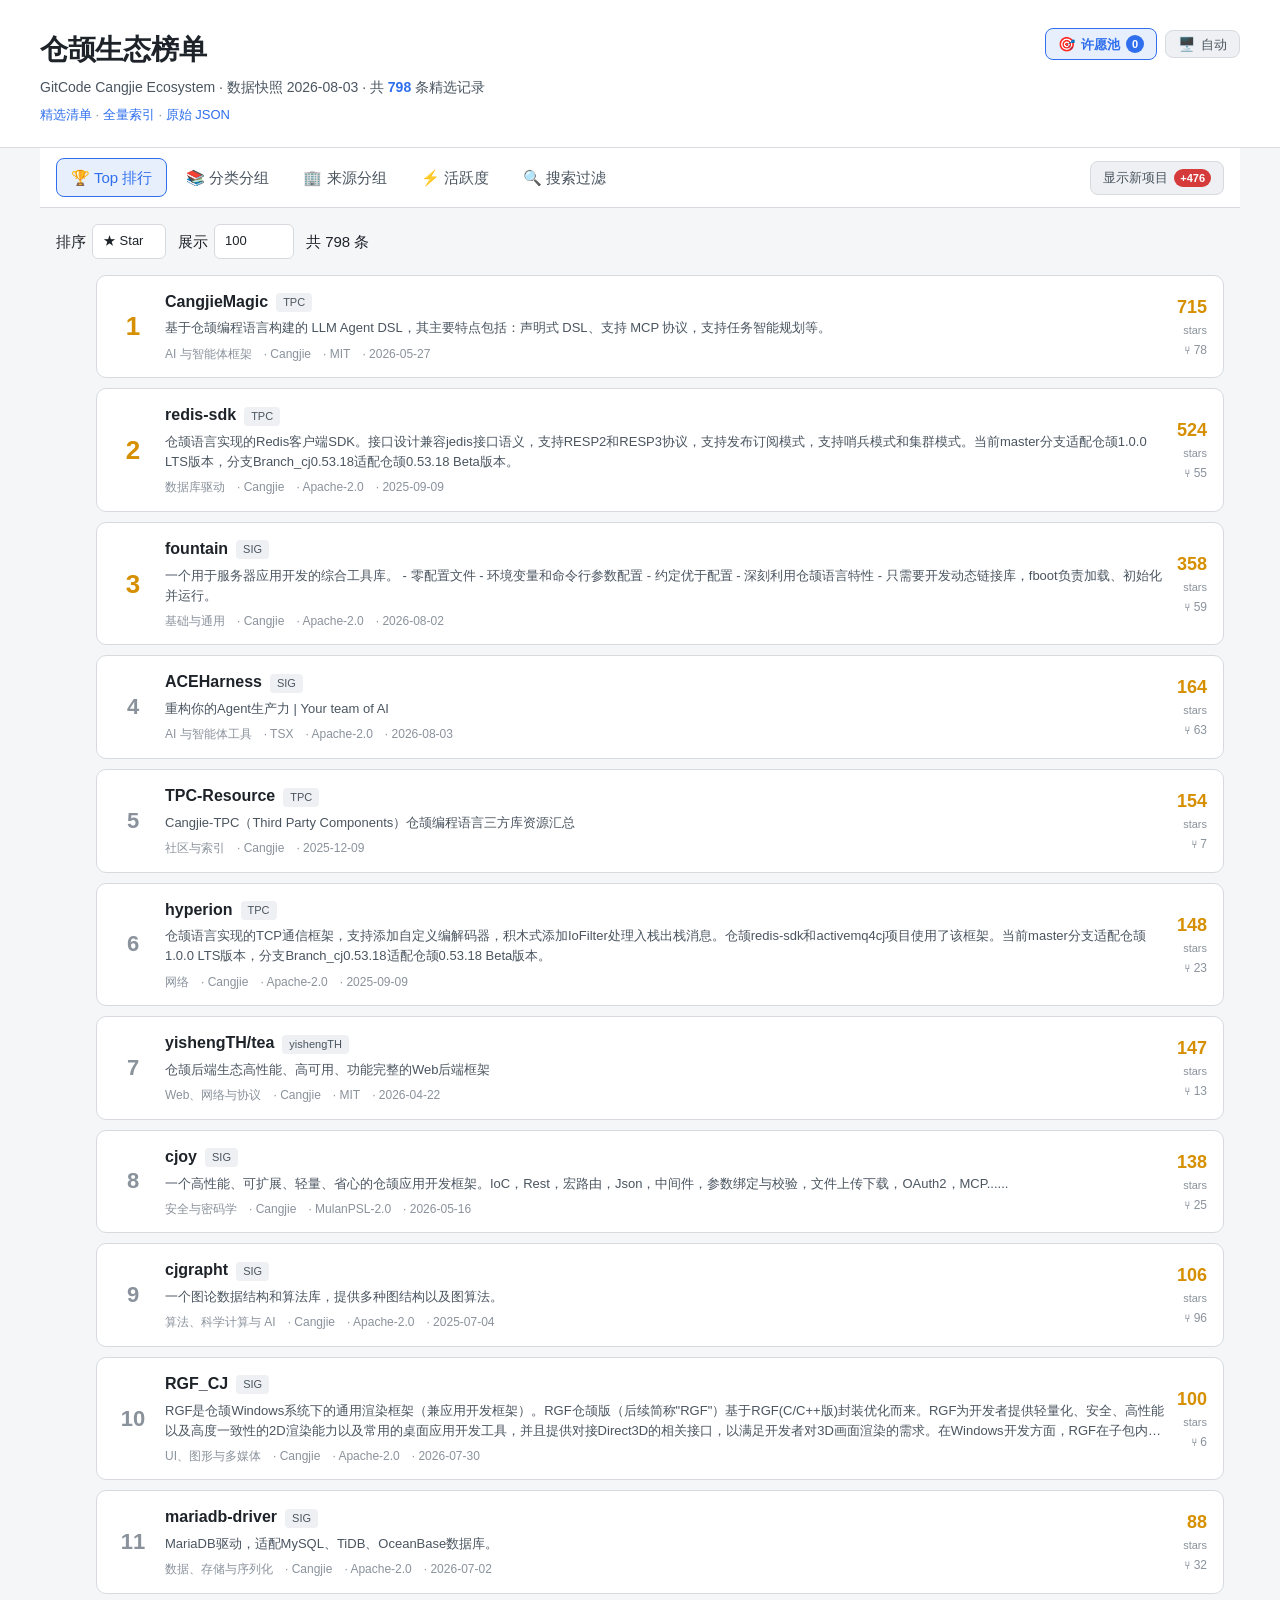
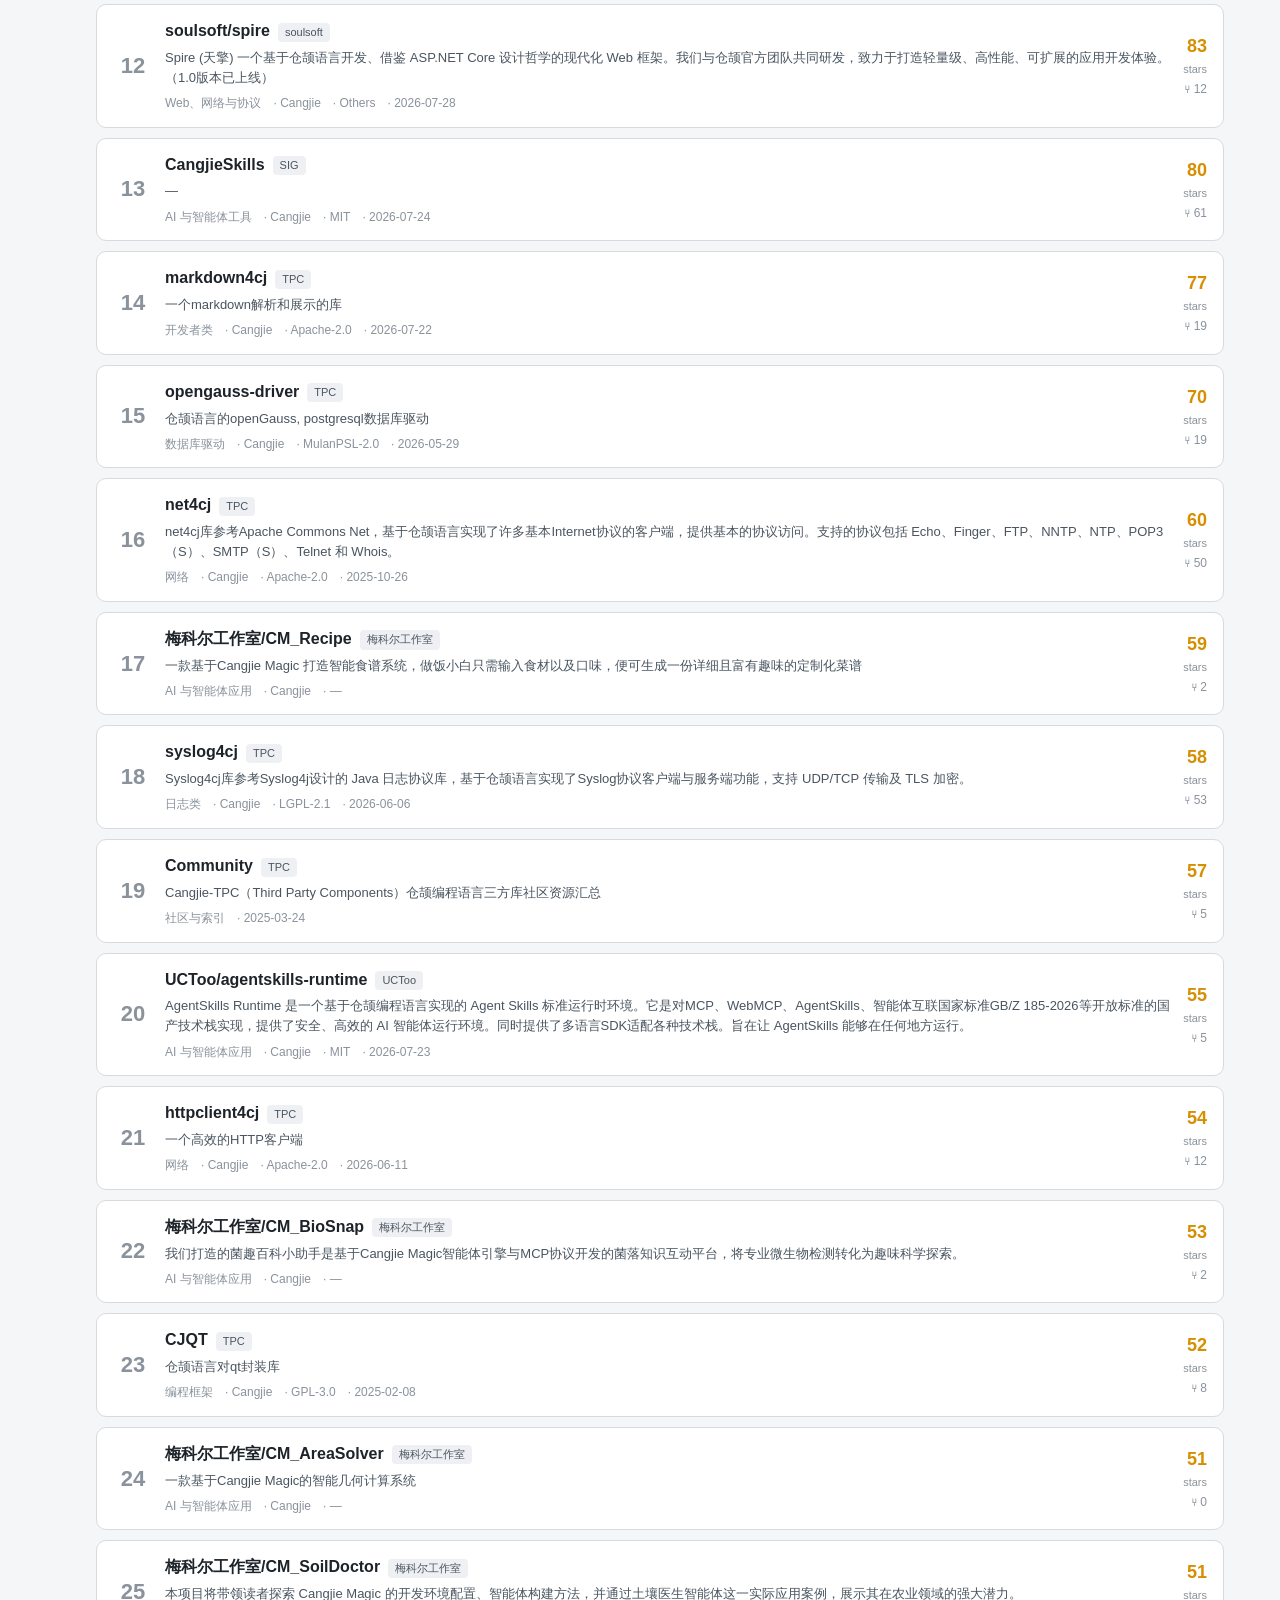
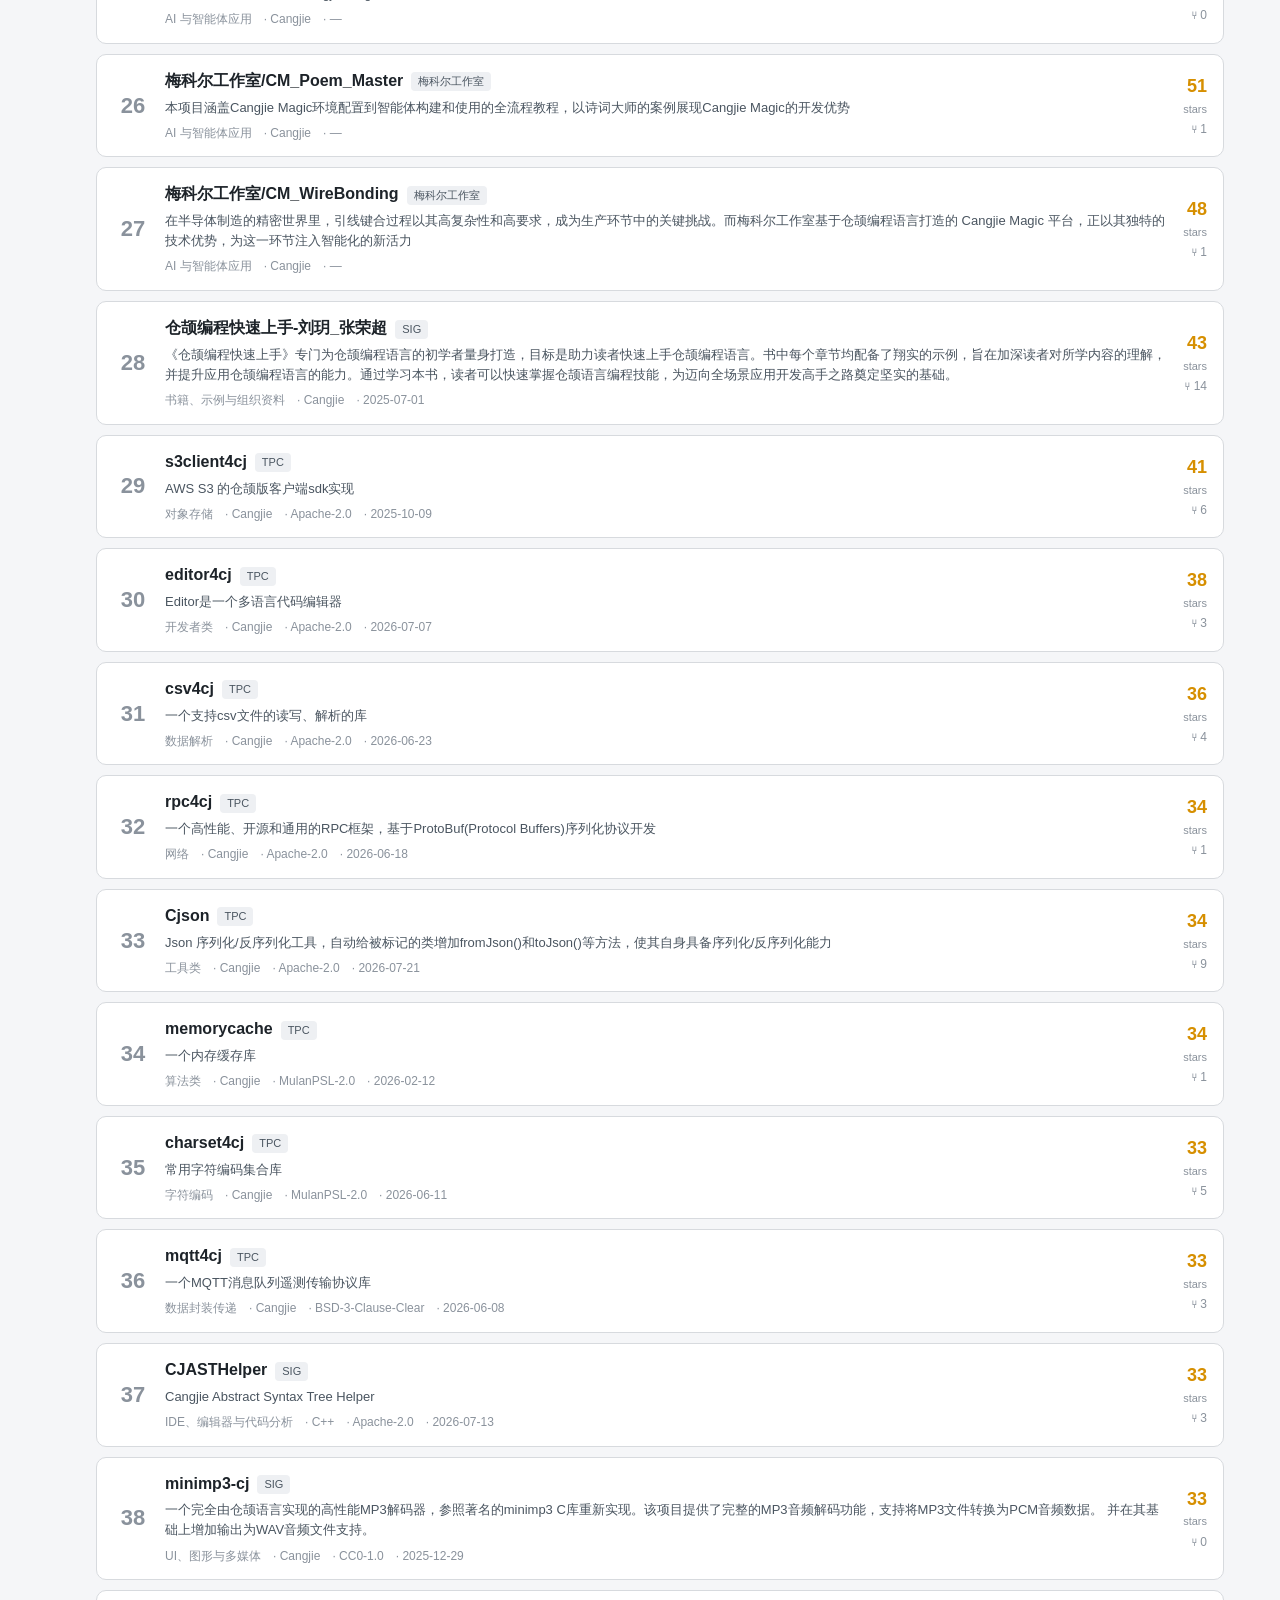
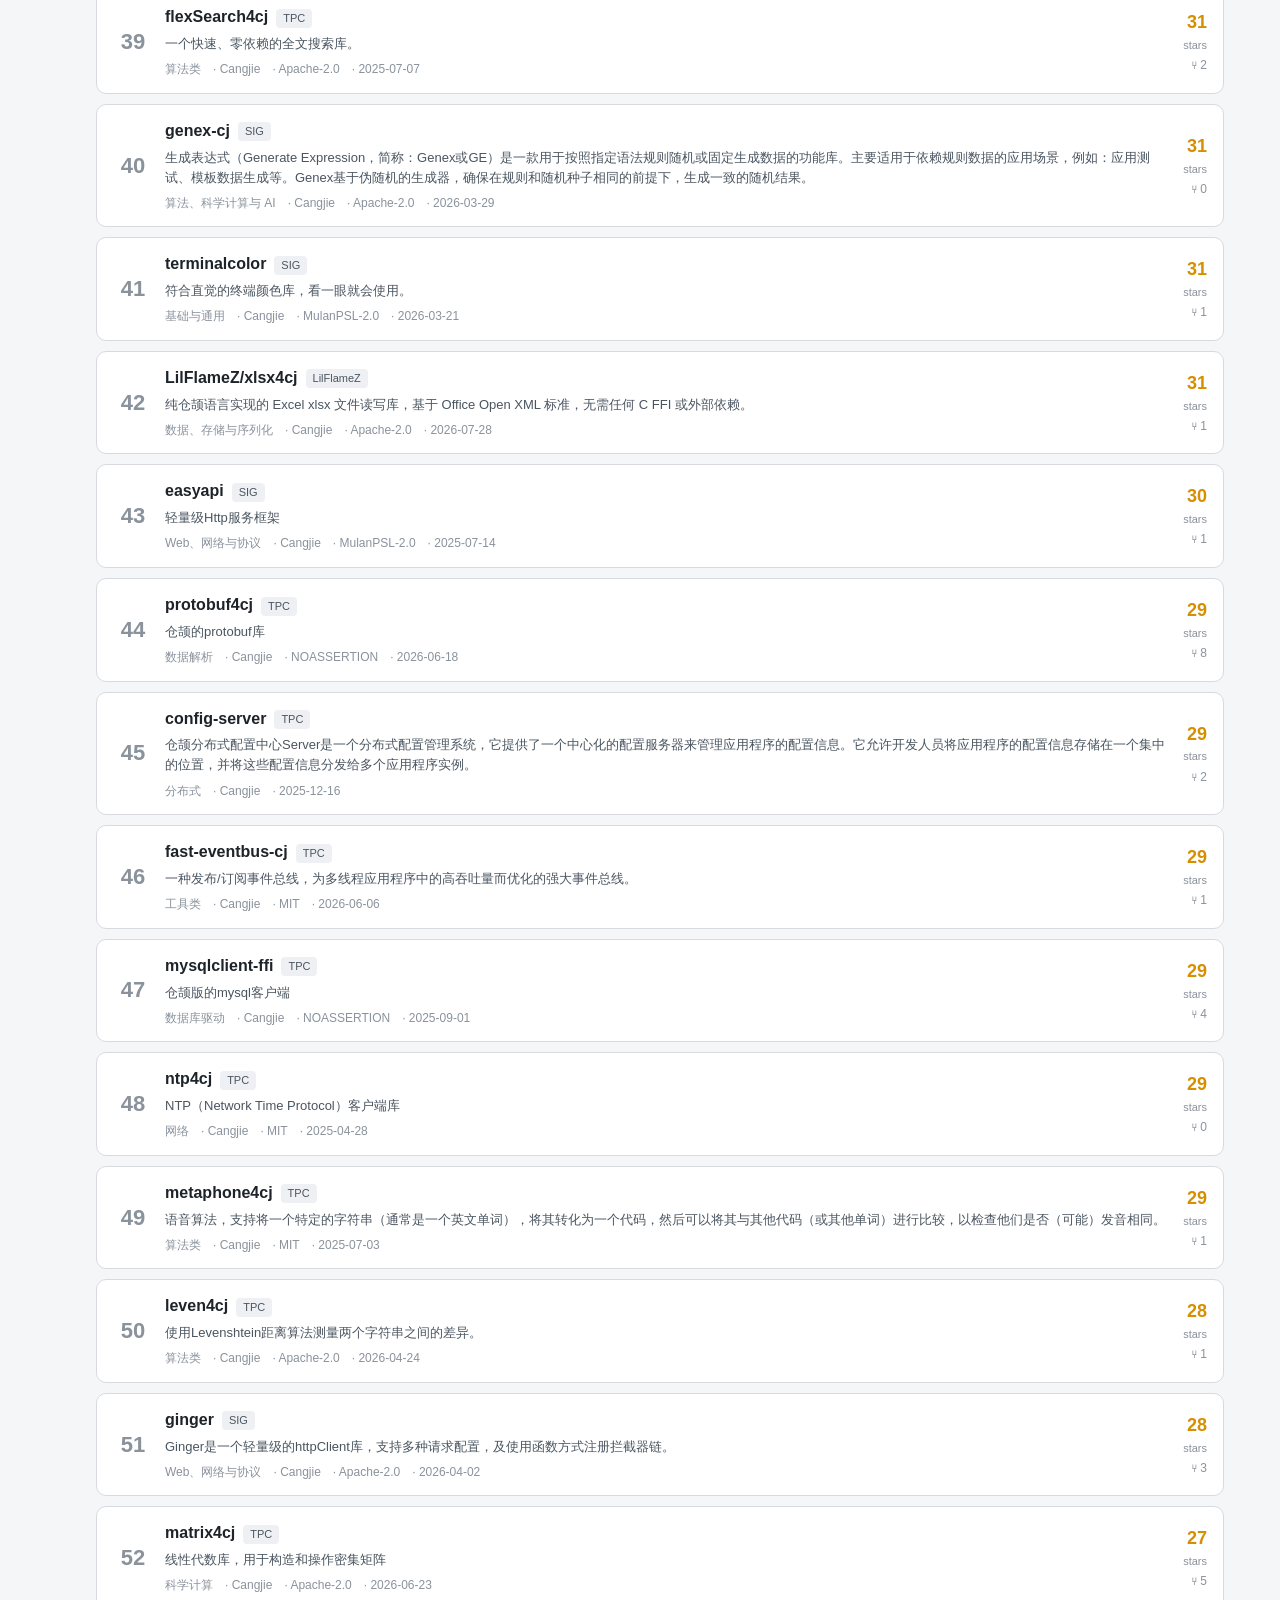
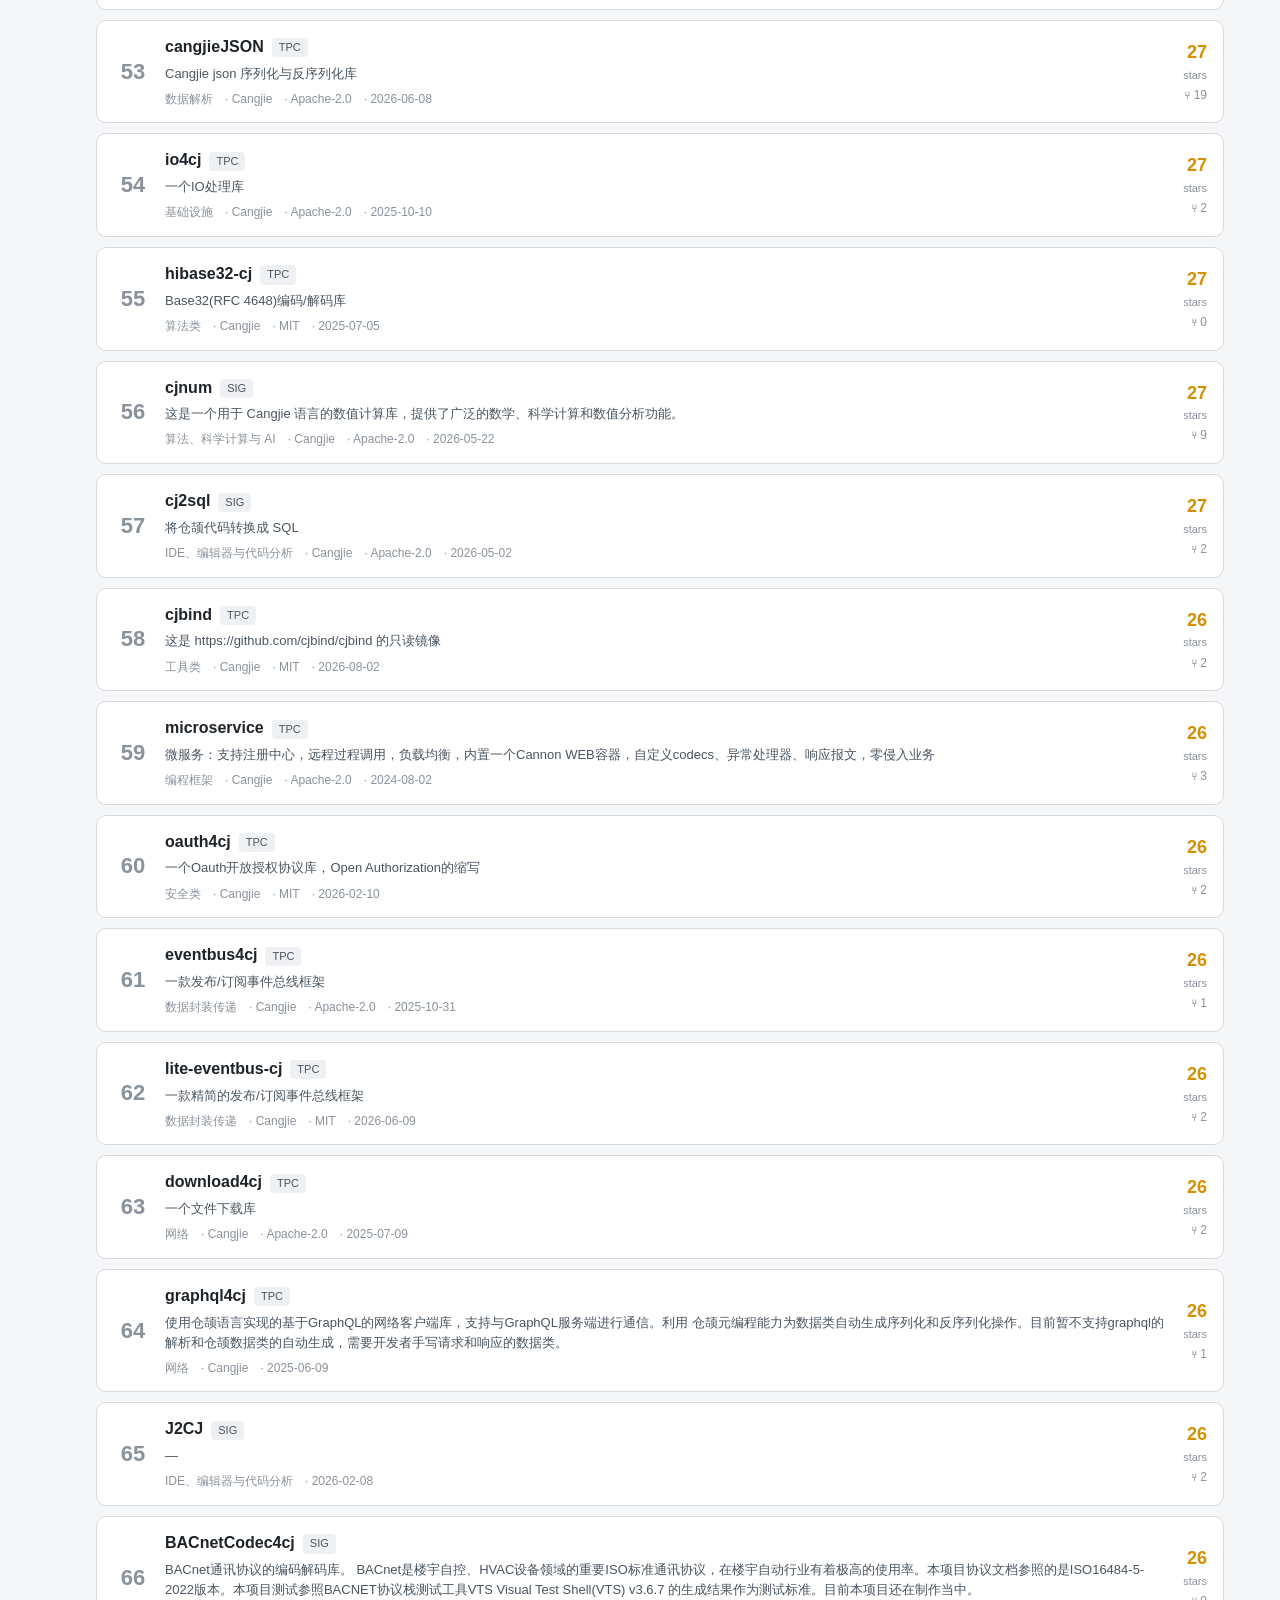
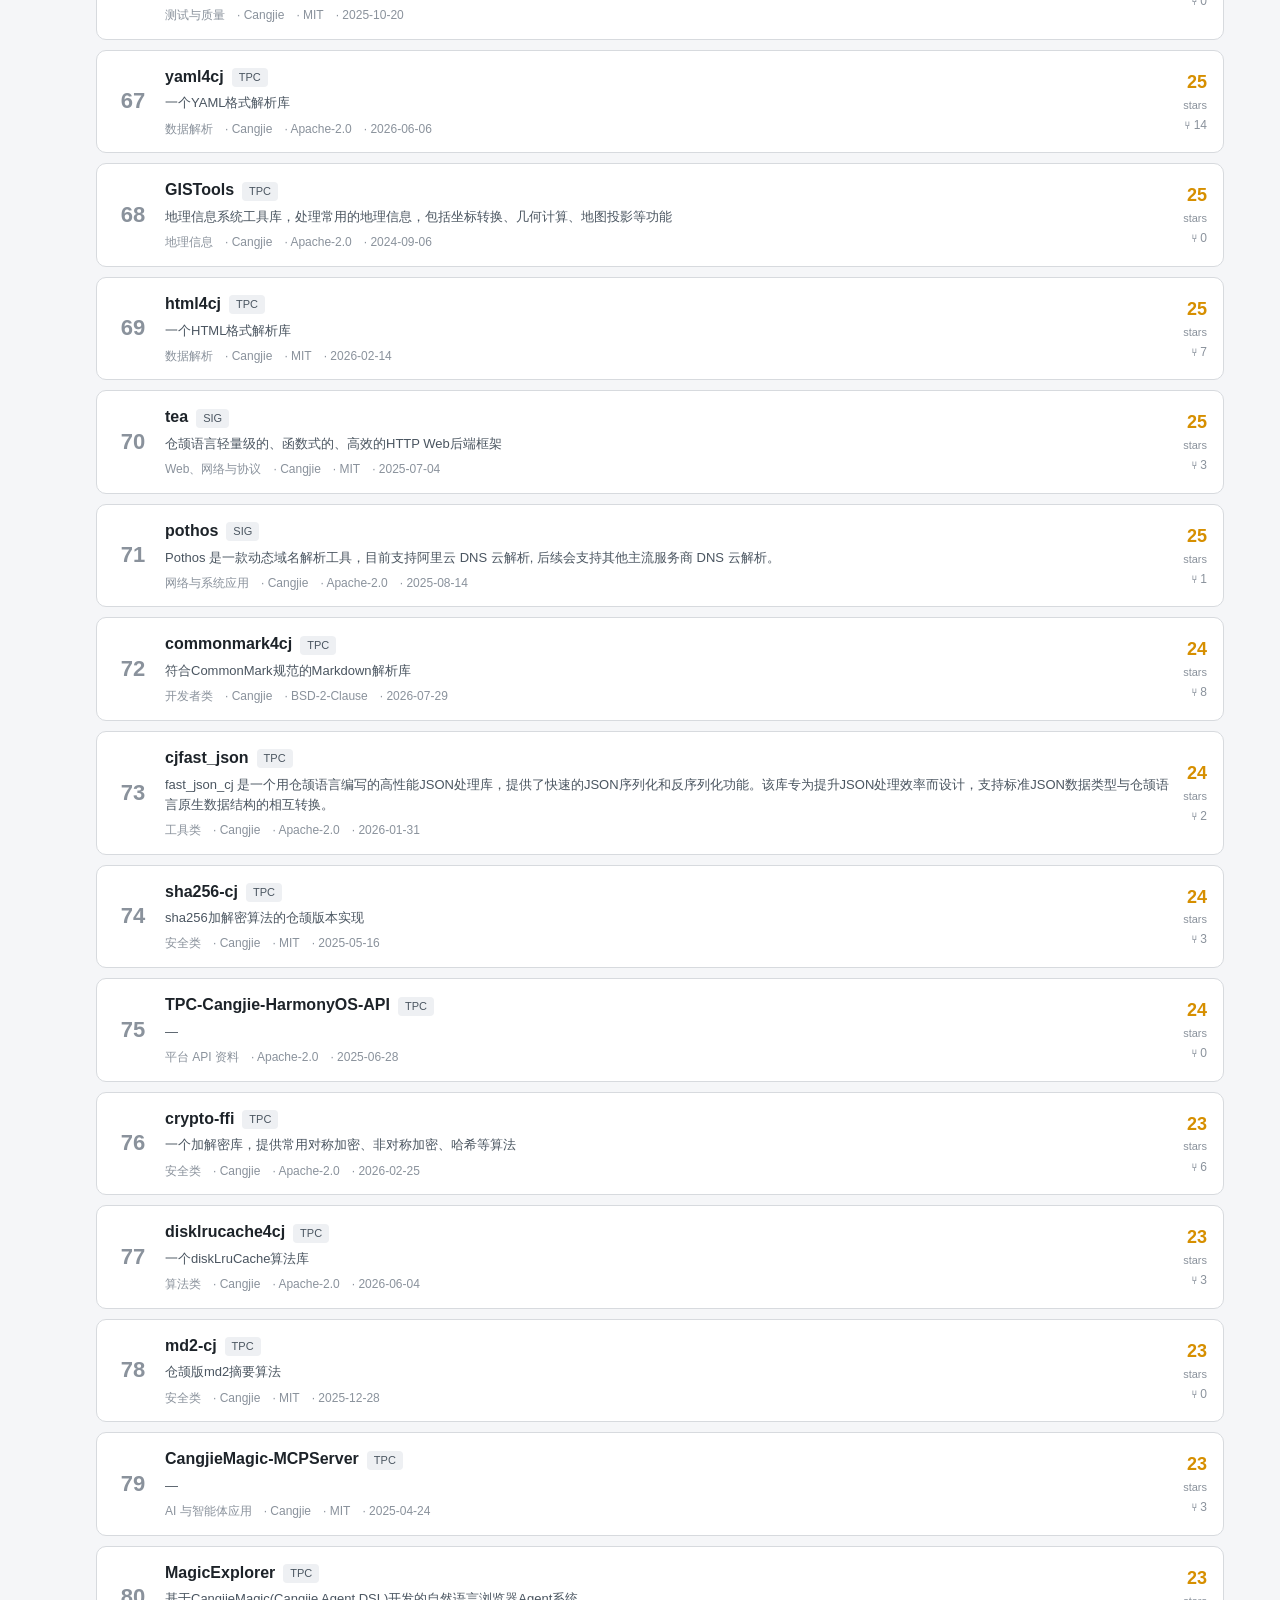
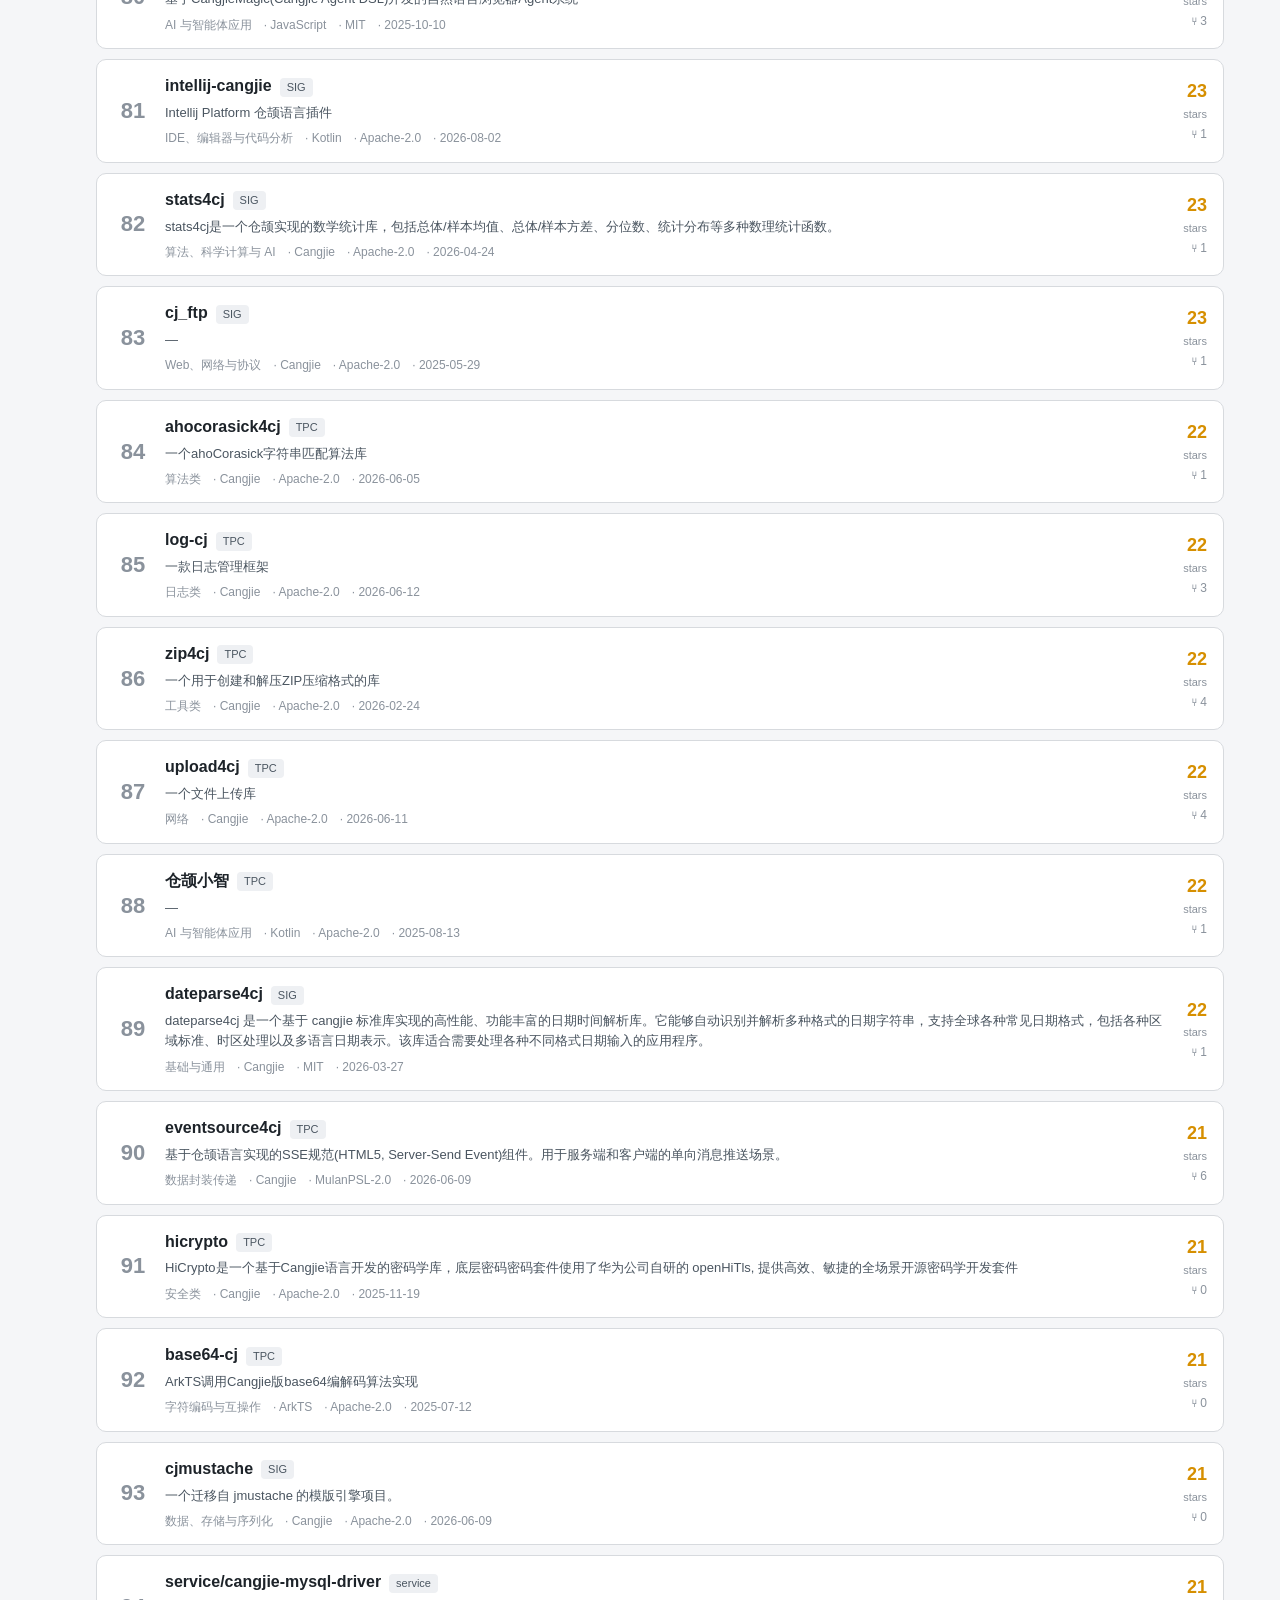
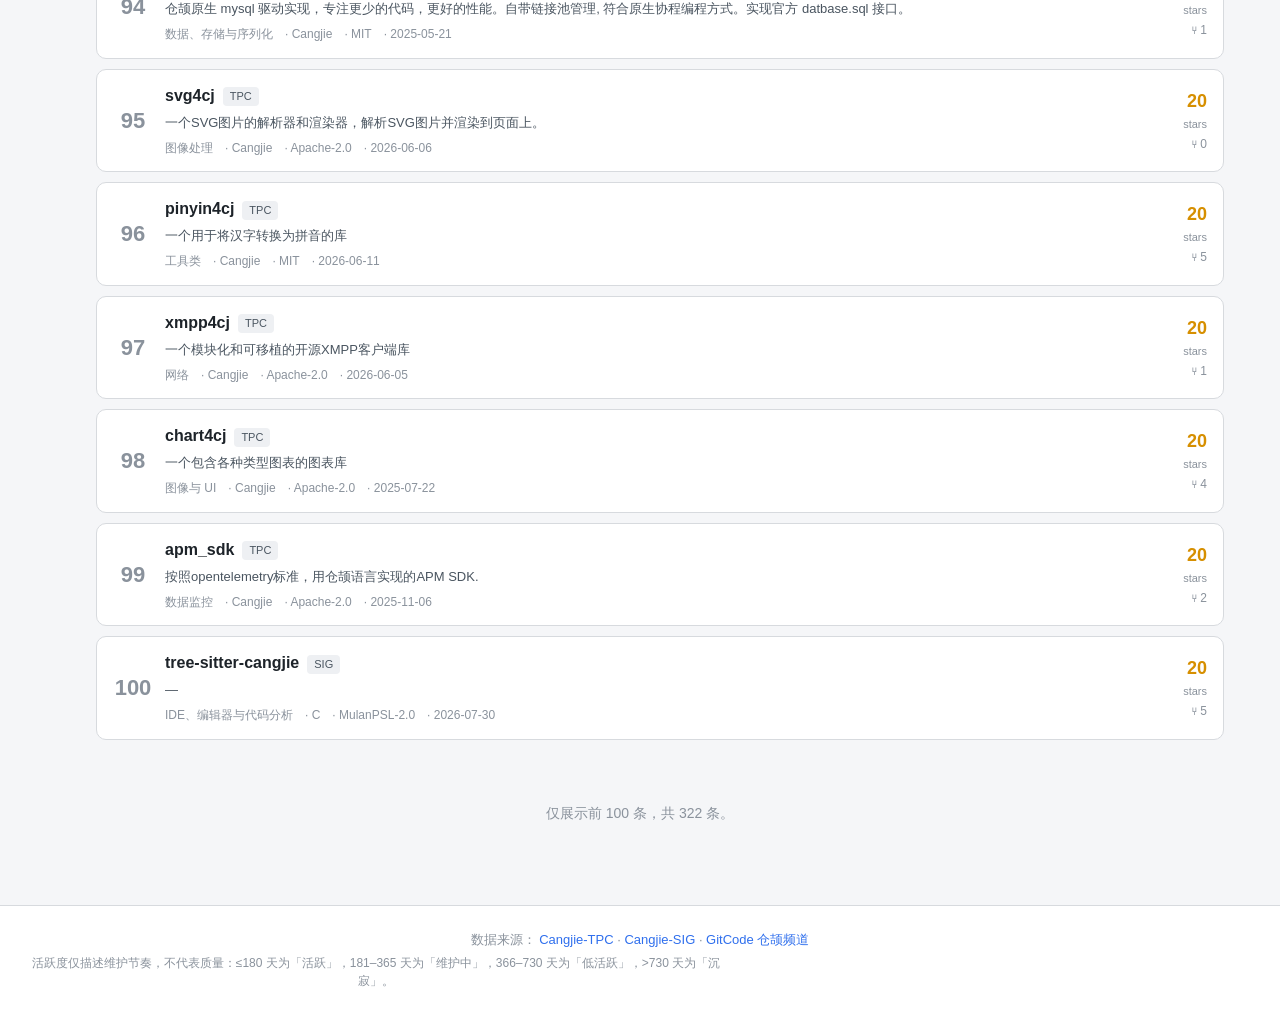
==== commit fea4cbf9: "feat: 添加 favicon（取自 cangjie-lang.cn） 从 https://cangjie-lang.cn/ 的 shortcut icon 抓取（84x84 PNG） 接入到 in" ====
--- a/index.html
+++ b/index.html
@@ -3,6 +3,8 @@
 <head>
   <meta charset="UTF-8">
   <meta name="viewport" content="width=device-width, initial-scale=1.0">
+  <link rel="icon" type="image/png" href="assets/favicon.png">
+  <link rel="apple-touch-icon" href="assets/favicon.png">
   <title>仓颉生态榜单 · Cangjie Ecosystem Leaderboard</title>
   <meta name="description" content="GitCode 上仓颉（Cangjie）编程语言生态项目的精选榜单与检索工具。">
   <link rel="stylesheet" href="style.css">
